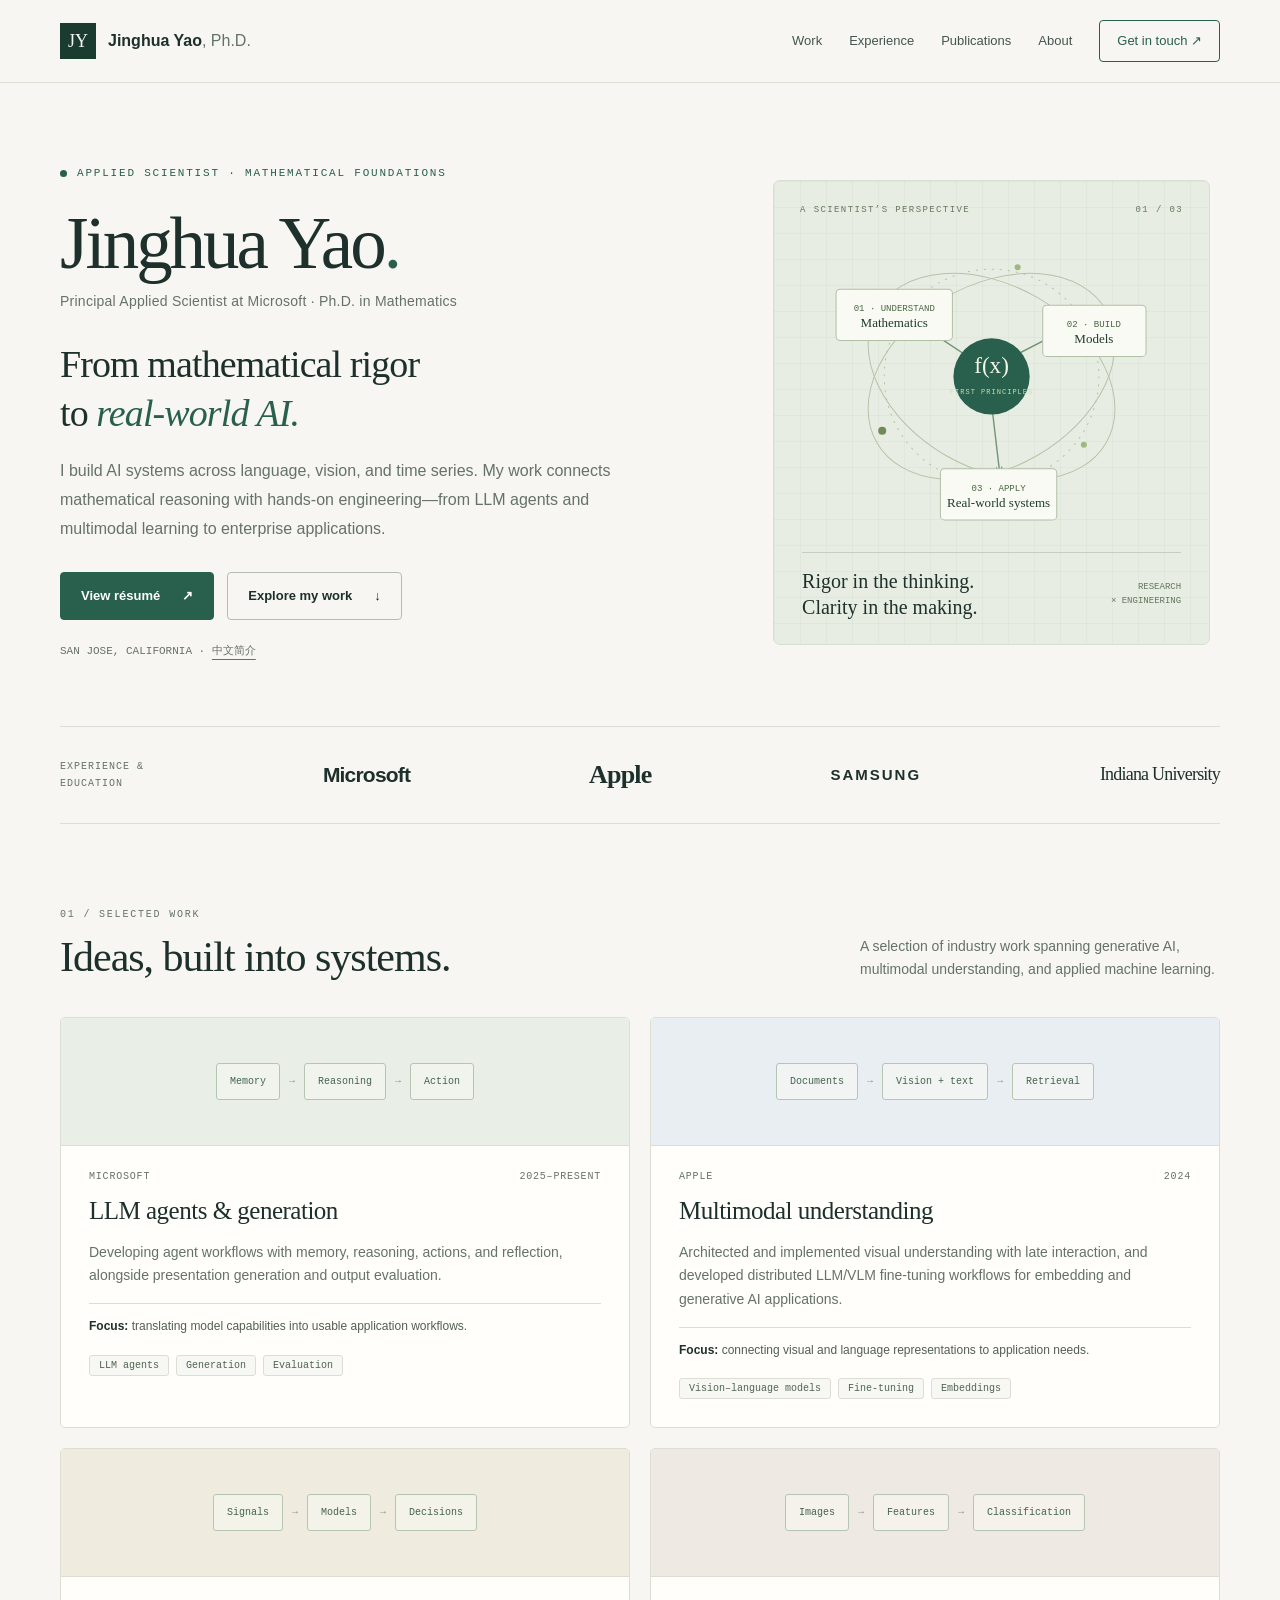
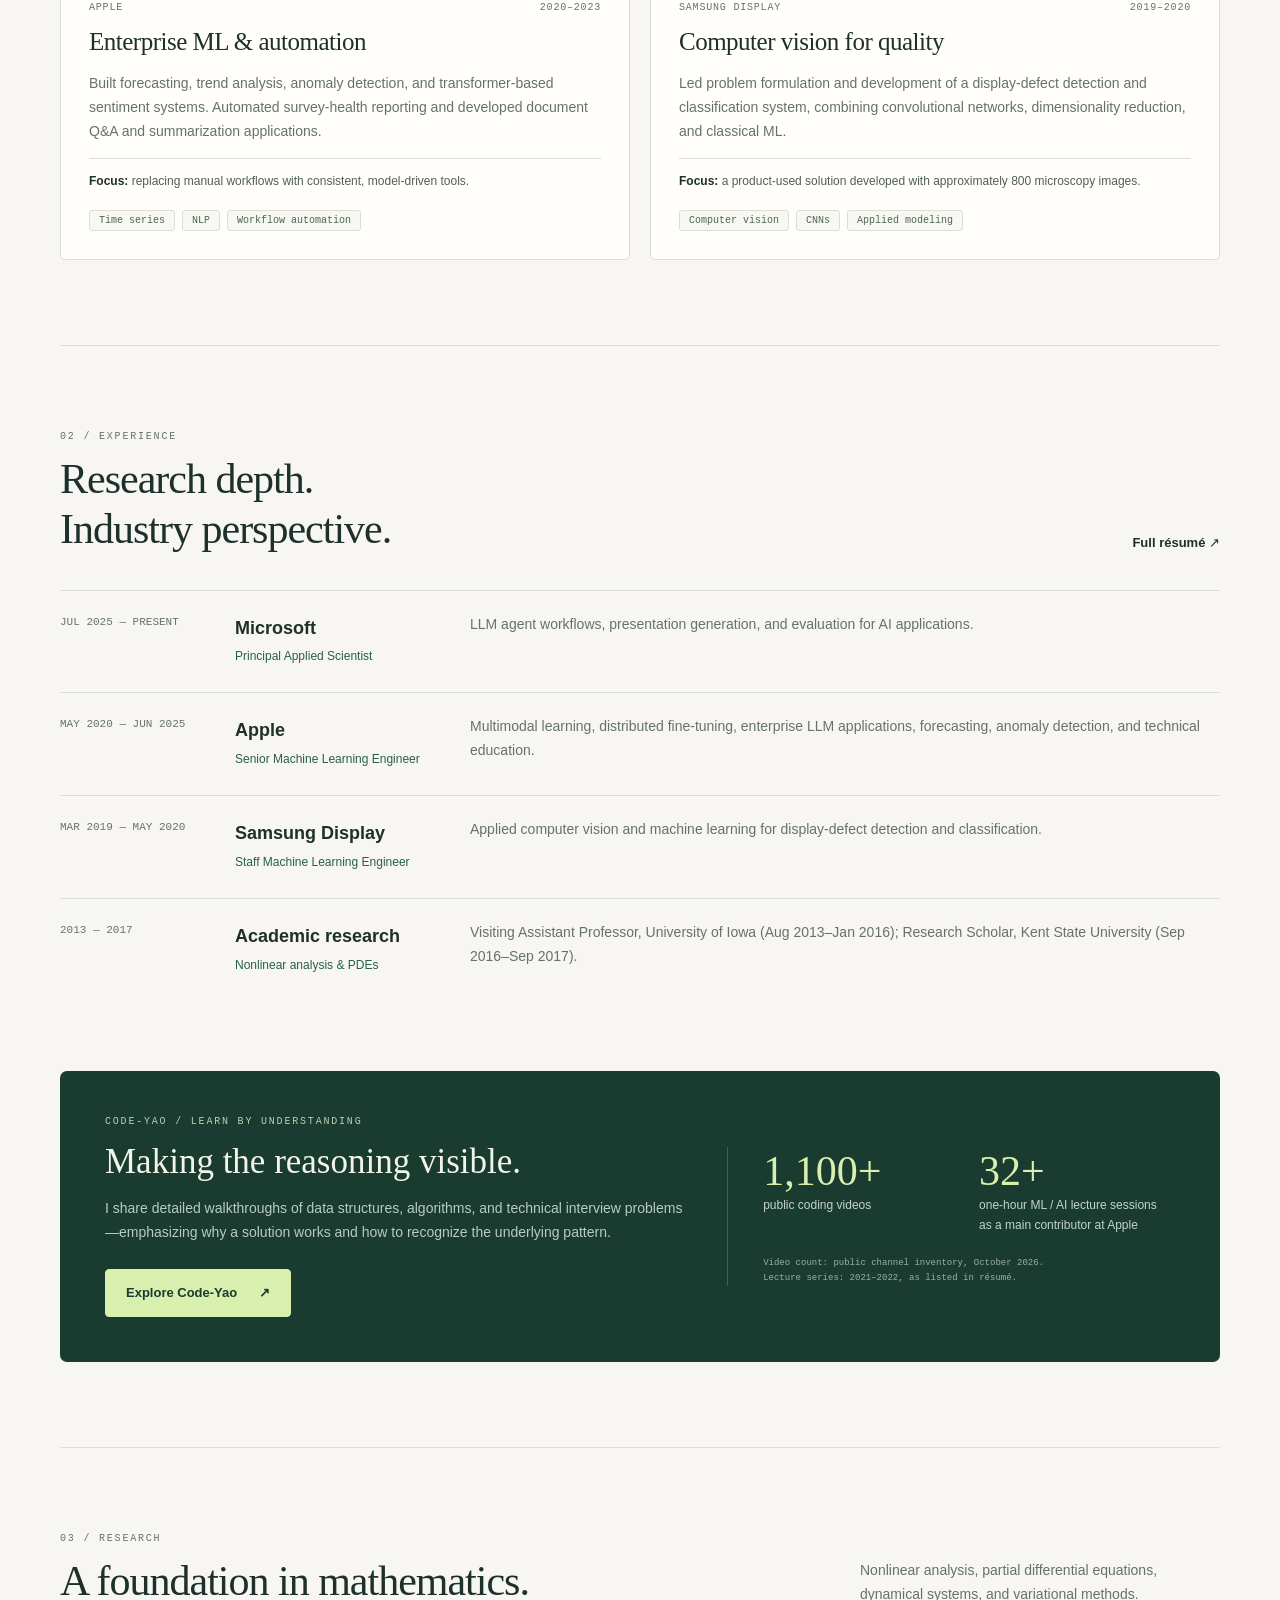
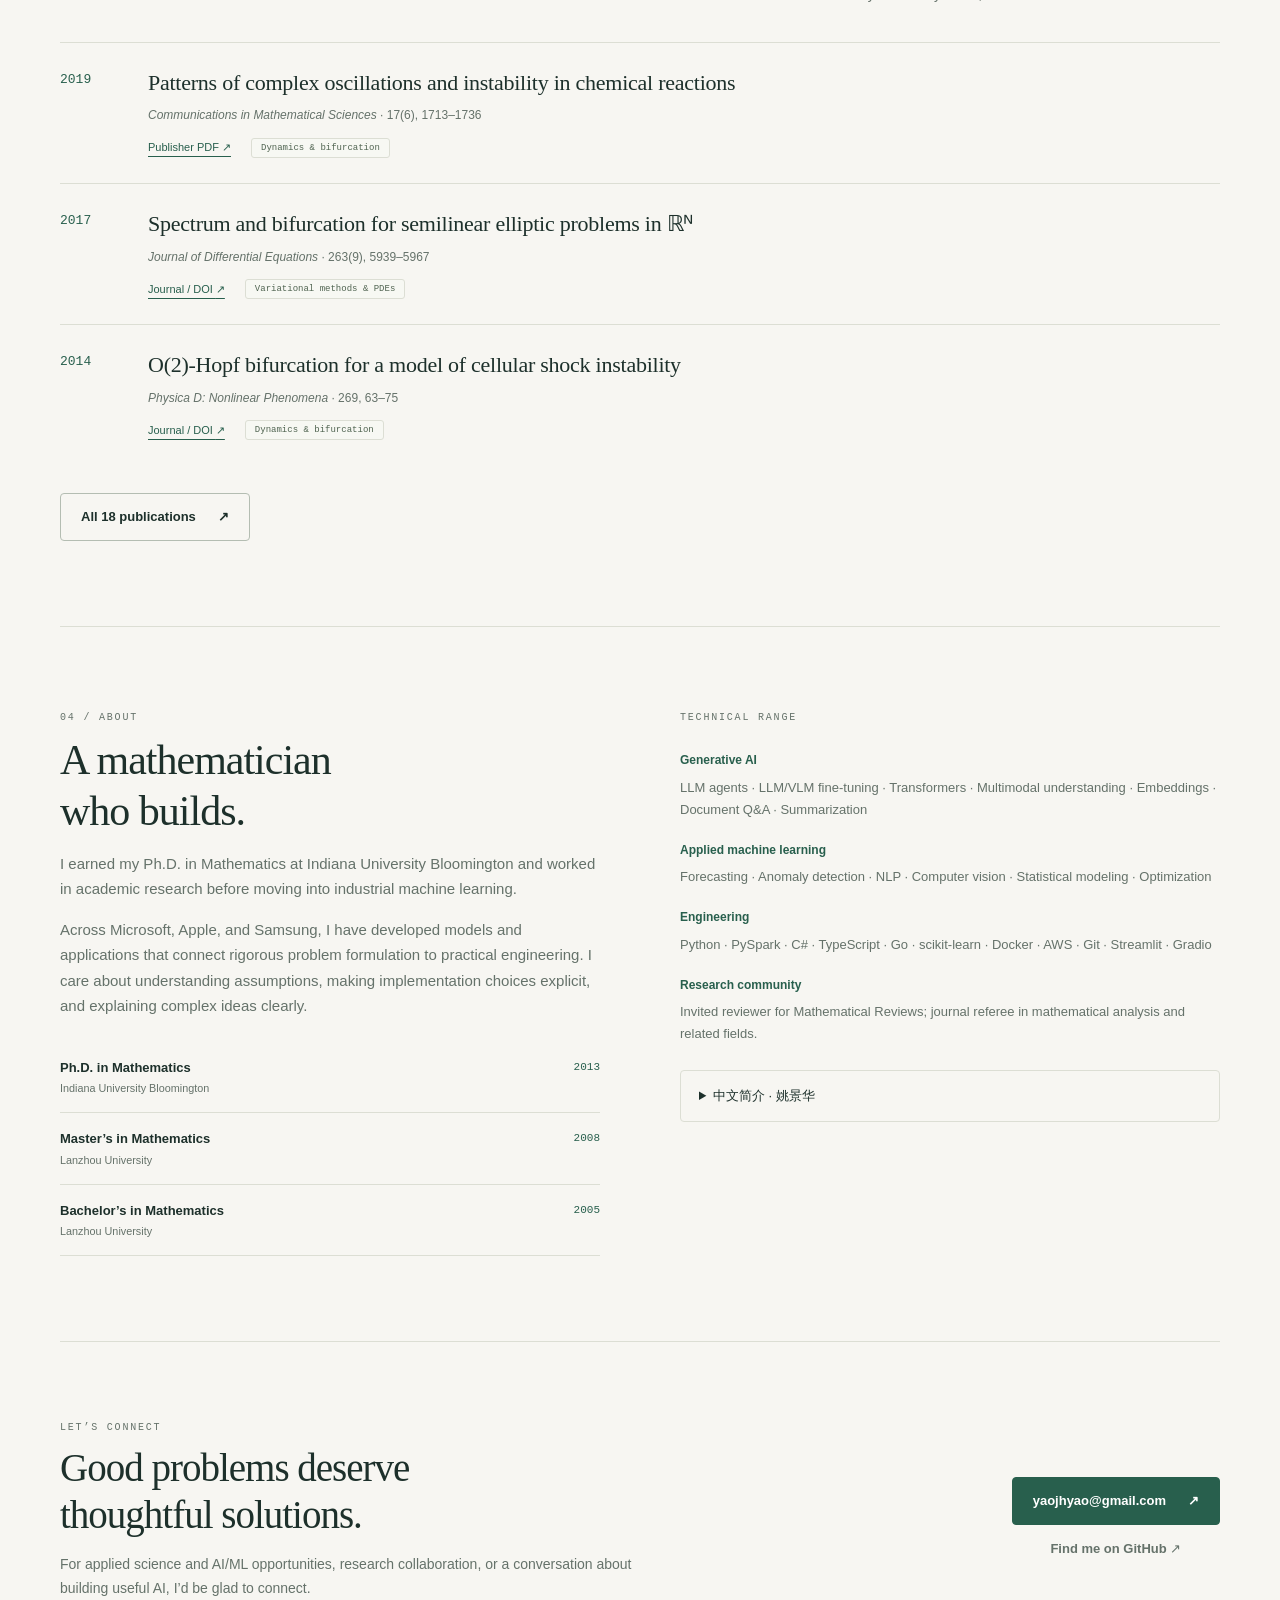
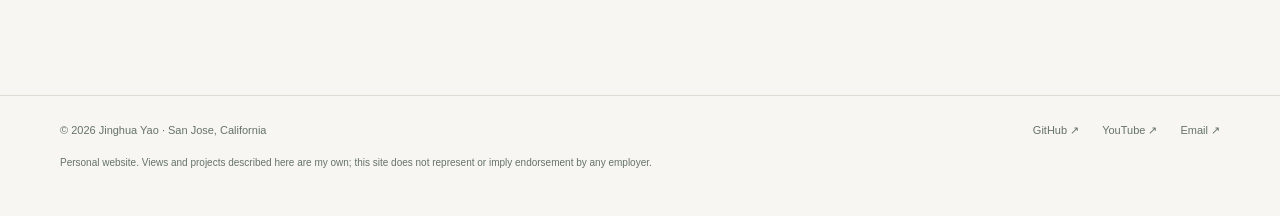
==== index.html @ d58c453f "Remove final Code-Yao paragraph from Chinese introduction" ====
<!doctype html>
<html lang="en"><head><meta charset="utf-8"><meta name="viewport" content="width=device-width,initial-scale=1"><meta name="theme-color" content="#193b30"><meta name="description" content="Principal Applied Scientist with experience at Microsoft, Apple, and Samsung. LLM agents, multimodal learning, applied ML, and mathematical research."><meta name="author" content="Jinghua Yao"><title>Jinghua Yao, Ph.D. — Applied Science &amp; AI</title><link rel="icon" type="image/svg+xml" href="assets/favicon.svg"><link rel="stylesheet" href="assets/styles.css"><meta property="og:type" content="website"><meta property="og:title" content="Jinghua Yao, Ph.D. — Applied Science &amp; AI"><meta property="og:description" content="Principal Applied Scientist with experience at Microsoft, Apple, and Samsung. LLM agents, multimodal learning, applied ML, and mathematical research."><meta property="og:site_name" content="Jinghua Yao"><meta name="twitter:card" content="summary"><script defer src="assets/main.js"></script></head><body><a class="skip" href="#main">Skip to content</a><header><div class="wrap nav"><a class="brand" href="index.html" aria-label="Jinghua Yao, home"><span class="monogram" aria-hidden="true">JY</span><span>Jinghua Yao<span style="font-weight:400;color:var(--muted)">, Ph.D.</span></span></a><button class="menu-toggle" aria-expanded="false" aria-controls="site-nav">Menu</button><nav class="nav-links" id="site-nav" aria-label="Main navigation"><a href="index.html#work">Work</a><a href="index.html#experience">Experience</a><a href="publications.html">Publications</a><a href="index.html#about">About</a><a href="index.html#contact" class="nav-contact">Get in touch <span aria-hidden="true">↗</span></a></nav></div></header><main id="main"><div class="wrap"><section class="hero" aria-labelledby="name"><div><div class="eyebrow">Applied scientist · Mathematical foundations</div><h1 class="name" id="name">Jinghua Yao<span style="color:var(--green)">.</span></h1><div class="credentials">Principal Applied Scientist at Microsoft · Ph.D. in Mathematics</div><h2>From mathematical rigor<br>to <em>real-world AI.</em></h2><p class="hero-copy">I build AI systems across language, vision, and time series. My work connects mathematical reasoning with hands-on engineering—from LLM agents and multimodal learning to enterprise applications.</p><div class="actions"><a class="button" href="assets/Jinghua_Yao_Resume_Public.pdf" target="_blank" rel="noopener">View résumé <span aria-hidden="true">↗</span></a><a class="button secondary" href="#work">Explore my work <span aria-hidden="true">↓</span></a></div><div class="location">SAN JOSE, CALIFORNIA · <a href="#about-zh" lang="zh-CN">中文简介</a></div></div><div class="hero-art" role="img" aria-label="Mathematical foundations connecting to model development and applied AI systems"><div class="art-top"><span>A SCIENTIST’S PERSPECTIVE</span><span>01 / 03</span></div><svg viewBox="0 0 400 360" aria-hidden="true"><defs><marker id="arrow" viewBox="0 0 10 10" refX="8" refY="5" markerWidth="5" markerHeight="5" orient="auto-start-reverse"><path d="M0 0L10 5L0 10" fill="none" stroke="#648567" stroke-width="1.5"/></marker></defs><g fill="none" stroke="#b5c3a8" stroke-width="1"><ellipse cx="200" cy="158" rx="132" ry="91" transform="rotate(-30 200 158)"/><ellipse cx="200" cy="158" rx="132" ry="91" transform="rotate(30 200 158)"/><circle cx="200" cy="158" r="107" stroke-dasharray="2 6"/></g><path d="M134 110L196 151L270 113M196 151L208 253" stroke="#719275" stroke-width="1.4" fill="none" marker-end="url(#arrow)"/><circle cx="200" cy="158" r="38" fill="#285f4d"/><text x="200" y="155" fill="#f3f7e8" font-family="Georgia,serif" font-size="23" text-anchor="middle">f(x)</text><text x="200" y="175" fill="#c9dfb5" font-family="monospace" font-size="7" letter-spacing="1" text-anchor="middle">FIRST PRINCIPLES</text><rect x="45" y="71" width="116" height="51" rx="4" fill="#f8faf3" stroke="#b2c0a8"/><text x="103" y="93" font-family="monospace" font-size="9" fill="#496442" text-anchor="middle">01 · UNDERSTAND</text><text x="103" y="109" font-family="Georgia,serif" font-size="13" fill="#213c2b" text-anchor="middle">Mathematics</text><rect x="251" y="87" width="103" height="51" rx="4" fill="#f8faf3" stroke="#b2c0a8"/><text x="302" y="109" font-family="monospace" font-size="9" fill="#496442" text-anchor="middle">02 · BUILD</text><text x="302" y="125" font-family="Georgia,serif" font-size="13" fill="#213c2b" text-anchor="middle">Models</text><rect x="149" y="250" width="116" height="51" rx="4" fill="#f8faf3" stroke="#b2c0a8"/><text x="207" y="272" font-family="monospace" font-size="9" fill="#496442" text-anchor="middle">03 · APPLY</text><text x="207" y="288" font-family="Georgia,serif" font-size="13" fill="#213c2b" text-anchor="middle">Real-world systems</text><circle cx="91" cy="212" r="4" fill="#708b56"/><circle cx="292" cy="226" r="3" fill="#a0b77d"/><circle cx="226" cy="49" r="3" fill="#a0b77d"/></svg><div class="art-caption"><span>Rigor in the thinking.<br>Clarity in the making.</span><small>RESEARCH<br>× ENGINEERING</small></div></div></section><div class="employers" aria-label="Industry and academic background"><span class="label">Experience &amp;<br>education</span><span class="company">Microsoft</span><span class="company apple">Apple</span><span class="company samsung">SAMSUNG</span><span class="company iu">Indiana University</span></div>
<section class="section" id="work" aria-labelledby="work-title"><div class="section-heading"><div><div class="kicker">01 / Selected work</div><h2 id="work-title">Ideas, built into systems.</h2></div><p>A selection of industry work spanning generative AI, multimodal understanding, and applied machine learning.</p></div><div class="work-grid">
<article class="work-card"><div class="work-visual " aria-hidden="true"><div class="mini-pipeline"><span>Memory</span><i>→</i><span>Reasoning</span><i>→</i><span>Action</span></div></div><div class="work-content"><div class="card-top"><span>Microsoft</span><span>2025–present</span></div><h3>LLM agents &amp; generation</h3><p>Developing agent workflows with memory, reasoning, actions, and reflection, alongside presentation generation and output evaluation.</p><div class="work-detail"><b>Focus:</b> translating model capabilities into usable application workflows.</div><div class="tags"><span class="tag">LLM agents</span><span class="tag">Generation</span><span class="tag">Evaluation</span></div></div></article>
<article class="work-card"><div class="work-visual blue" aria-hidden="true"><div class="mini-pipeline"><span>Documents</span><i>→</i><span>Vision + text</span><i>→</i><span>Retrieval</span></div></div><div class="work-content"><div class="card-top"><span>Apple</span><span>2024</span></div><h3>Multimodal understanding</h3><p>Architected and implemented visual understanding with late interaction, and developed distributed LLM/VLM fine-tuning workflows for embedding and generative AI applications.</p><div class="work-detail"><b>Focus:</b> connecting visual and language representations to application needs.</div><div class="tags"><span class="tag">Vision–language models</span><span class="tag">Fine-tuning</span><span class="tag">Embeddings</span></div></div></article>
<article class="work-card"><div class="work-visual sand" aria-hidden="true"><div class="mini-pipeline"><span>Signals</span><i>→</i><span>Models</span><i>→</i><span>Decisions</span></div></div><div class="work-content"><div class="card-top"><span>Apple</span><span>2020–2023</span></div><h3>Enterprise ML &amp; automation</h3><p>Built forecasting, trend analysis, anomaly detection, and transformer-based sentiment systems. Automated survey-health reporting and developed document Q&amp;A and summarization applications.</p><div class="work-detail"><b>Focus:</b> replacing manual workflows with consistent, model-driven tools.</div><div class="tags"><span class="tag">Time series</span><span class="tag">NLP</span><span class="tag">Workflow automation</span></div></div></article>
<article class="work-card"><div class="work-visual rose" aria-hidden="true"><div class="mini-pipeline"><span>Images</span><i>→</i><span>Features</span><i>→</i><span>Classification</span></div></div><div class="work-content"><div class="card-top"><span>Samsung Display</span><span>2019–2020</span></div><h3>Computer vision for quality</h3><p>Led problem formulation and development of a display-defect detection and classification system, combining convolutional networks, dimensionality reduction, and classical ML.</p><div class="work-detail"><b>Focus:</b> a product-used solution developed with approximately 800 microscopy images.</div><div class="tags"><span class="tag">Computer vision</span><span class="tag">CNNs</span><span class="tag">Applied modeling</span></div></div></article></div></section>
<section class="section" id="experience" aria-labelledby="experience-title"><div class="section-heading"><div><div class="kicker">02 / Experience</div><h2 id="experience-title">Research depth.<br>Industry perspective.</h2></div><a class="text-link" href="assets/Jinghua_Yao_Resume_Public.pdf">Full résumé <span aria-hidden="true">↗</span></a></div><div class="timeline"><div class="timeline-date">JUL 2025 — PRESENT</div><div class="timeline-body"><div><h3>Microsoft</h3><p class="role">Principal Applied Scientist</p></div><p>LLM agent workflows, presentation generation, and evaluation for AI applications.</p></div><div class="timeline-date">MAY 2020 — JUN 2025</div><div class="timeline-body"><div><h3>Apple</h3><p class="role">Senior Machine Learning Engineer</p></div><p>Multimodal learning, distributed fine-tuning, enterprise LLM applications, forecasting, anomaly detection, and technical education.</p></div><div class="timeline-date">MAR 2019 — MAY 2020</div><div class="timeline-body"><div><h3>Samsung Display</h3><p class="role">Staff Machine Learning Engineer</p></div><p>Applied computer vision and machine learning for display-defect detection and classification.</p></div><div class="timeline-date">2013 — 2017</div><div class="timeline-body"><div><h3>Academic research</h3><p class="role">Nonlinear analysis &amp; PDEs</p></div><p>Visiting Assistant Professor, University of Iowa (Aug 2013–Jan 2016); Research Scholar, Kent State University (Sep 2016–Sep 2017).</p></div></div>
<aside class="teaching" aria-labelledby="teaching-title"><div><div class="kicker">Code-Yao / Learn by understanding</div><h2 id="teaching-title">Making the reasoning visible.</h2><p>I share detailed walkthroughs of data structures, algorithms, and technical interview problems—emphasizing why a solution works and how to recognize the underlying pattern.</p><a class="button" href="https://www.youtube.com/@codeyao9796">Explore Code-Yao <span aria-hidden="true">↗</span></a></div><div class="teaching-stats"><div><b>1,100+</b><span>public coding videos</span></div><div><b>32+</b><span>one-hour ML / AI lecture sessions<br>as a main contributor at Apple</span></div><small>Video count: public channel inventory, October 2026.<br>Lecture series: 2021–2022, as listed in résumé.</small></div></aside></section>
<section class="section" id="research" aria-labelledby="research-title"><div class="section-heading"><div><div class="kicker">03 / Research</div><h2 id="research-title">A foundation in mathematics.</h2></div><p>Nonlinear analysis, partial differential equations, dynamical systems, and variational methods.</p></div><div class="publication-list"><article class="pub" id="chemical-reactions" data-year="2019" data-category="Dynamics &amp; bifurcation"><div class="pub-year">2019</div><div><h3><a href="https://intlpress.com/site/pub/files/_fulltext/journals/cms/2019/0017/0006/CMS-2019-0017-0006-a010.pdf" target="_blank" rel="noopener noreferrer">Patterns of complex oscillations and instability in chemical reactions</a></h3><p class="venue"><em>Communications in Mathematical Sciences</em> · 17(6), 1713–1736</p><div class="pub-links"><a href="https://intlpress.com/site/pub/files/_fulltext/journals/cms/2019/0017/0006/CMS-2019-0017-0006-a010.pdf" target="_blank" rel="noopener noreferrer">Publisher PDF <span aria-hidden="true">↗</span></a><span class="tag">Dynamics &amp; bifurcation</span></div></div></article><article class="pub" id="spectrum-bifurcation" data-year="2017" data-category="Variational methods &amp; PDEs"><div class="pub-year">2017</div><div><h3><a href="https://doi.org/10.1016/j.jde.2017.07.004" target="_blank" rel="noopener noreferrer">Spectrum and bifurcation for semilinear elliptic problems in ℝᴺ</a></h3><p class="venue"><em>Journal of Differential Equations</em> · 263(9), 5939–5967</p><div class="pub-links"><a href="https://doi.org/10.1016/j.jde.2017.07.004" target="_blank" rel="noopener noreferrer">Journal / DOI <span aria-hidden="true">↗</span></a><span class="tag">Variational methods &amp; PDEs</span></div></div></article><article class="pub" id="cellular-shock" data-year="2014" data-category="Dynamics &amp; bifurcation"><div class="pub-year">2014</div><div><h3><a href="https://doi.org/10.1016/j.physd.2013.11.005" target="_blank" rel="noopener noreferrer">O(2)-Hopf bifurcation for a model of cellular shock instability</a></h3><p class="venue"><em>Physica D: Nonlinear Phenomena</em> · 269, 63–75</p><div class="pub-links"><a href="https://doi.org/10.1016/j.physd.2013.11.005" target="_blank" rel="noopener noreferrer">Journal / DOI <span aria-hidden="true">↗</span></a><span class="tag">Dynamics &amp; bifurcation</span></div></div></article></div><div class="actions"><a class="button secondary" href="publications.html">All 18 publications <span aria-hidden="true">↗</span></a></div></section>
<section class="section about" id="about" aria-labelledby="about-title"><div><div class="kicker">04 / About</div><h2 id="about-title">A mathematician<br>who builds.</h2><p>I earned my Ph.D. in Mathematics at Indiana University Bloomington and worked in academic research before moving into industrial machine learning.</p><p>Across Microsoft, Apple, and Samsung, I have developed models and applications that connect rigorous problem formulation to practical engineering. I care about understanding assumptions, making implementation choices explicit, and explaining complex ideas clearly.</p><div class="education"><div><span><strong>Ph.D. in Mathematics</strong><small>Indiana University Bloomington</small></span><span class="year">2013</span></div><div><span><strong>Master’s in Mathematics</strong><small>Lanzhou University</small></span><span class="year">2008</span></div><div><span><strong>Bachelor’s in Mathematics</strong><small>Lanzhou University</small></span><span class="year">2005</span></div></div></div><div><div class="kicker">Technical range</div><div class="skills"><h3>Generative AI</h3><p>LLM agents · LLM/VLM fine-tuning · Transformers · Multimodal understanding · Embeddings · Document Q&amp;A · Summarization</p><h3>Applied machine learning</h3><p>Forecasting · Anomaly detection · NLP · Computer vision · Statistical modeling · Optimization</p><h3>Engineering</h3><p>Python · PySpark · C# · TypeScript · Go · scikit-learn · Docker · AWS · Git · Streamlit · Gradio</p><h3>Research community</h3><p>Invited reviewer for Mathematical Reviews; journal referee in mathematical analysis and related fields.</p></div><details class="chinese" id="about-zh" lang="zh-CN"><summary>中文简介 · 姚景华</summary><p>我拥有美国印第安纳大学布卢明顿分校数学博士学位，现任 Microsoft Principal Applied Scientist，曾在 Apple 和 Samsung 从事机器学习研发。</p><p>我的工作涵盖大语言模型智能体、多模态学习、模型微调、自然语言处理、时间序列和计算机视觉。数学研究背景帮助我从问题本质出发，理解模型的假设与边界，并把想法转化为可实现、可评估的系统。</p></details></div></section>
<section class="contact" id="contact" aria-labelledby="contact-title"><div><div class="kicker">Let’s connect</div><h2 id="contact-title">Good problems deserve<br>thoughtful solutions.</h2><p>For applied science and AI/ML opportunities, research collaboration, or a conversation about building useful AI, I’d be glad to connect.</p></div><div class="actions"><a class="button" href="mailto:yaojhyao@gmail.com">yaojhyao@gmail.com <span aria-hidden="true">↗</span></a><a class="text-link" href="https://github.com/jinghuayao">Find me on GitHub ↗</a></div></section></div></main><footer><div class="wrap"><div class="footer-row"><span>© 2026 Jinghua Yao · San Jose, California</span><div class="footer-links"><a href="https://github.com/jinghuayao">GitHub ↗</a><a href="https://www.youtube.com/@codeyao9796">YouTube ↗</a><a href="mailto:yaojhyao@gmail.com">Email ↗</a></div></div><p class="footer-note">Personal website. Views and projects described here are my own; this site does not represent or imply endorsement by any employer.</p></div></footer></body></html>
---- assets/styles.css ----
/* No framework, external font, tracking pixel, or runtime dependency. */
:root{--paper:#f7f6f2;--card:#fffefa;--ink:#1d302b;--muted:#65726a;--green:#285f4d;--deep:#193b30;--line:#dcded4;--lime:#d9efad;--mono:ui-monospace,SFMono-Regular,Consolas,monospace;--sans:Inter,-apple-system,BlinkMacSystemFont,"Segoe UI",Arial,sans-serif;--serif:Georgia,"Times New Roman",serif}
*{box-sizing:border-box}html{scroll-behavior:smooth;scroll-padding-top:100px}body{margin:0;background:var(--paper);color:var(--ink);font:16px/1.7 var(--sans);-webkit-font-smoothing:antialiased}a{color:inherit;text-decoration-thickness:1px;text-underline-offset:5px}button,input,select{font:inherit}button{cursor:pointer}a:focus-visible,button:focus-visible,input:focus-visible,select:focus-visible,summary:focus-visible{outline:3px solid #c79141;outline-offset:5px}[hidden]{display:none!important}.wrap{width:min(1160px,calc(100% - 80px));margin-inline:auto}.skip{position:absolute;top:-100px;left:15px;z-index:30;background:white;padding:10px}.skip:focus{top:10px}header{position:sticky;top:0;z-index:20;border-bottom:1px solid var(--line);background:#f7f6f2f2;backdrop-filter:blur(16px)}.nav{height:82px;display:flex;align-items:center;justify-content:space-between;gap:28px}.brand{display:flex;gap:12px;align-items:center;text-decoration:none;font-weight:650;white-space:nowrap}.monogram{width:36px;height:36px;display:grid;place-items:center;background:var(--deep);color:var(--paper);font:18px var(--serif)}.nav-links{display:flex;gap:27px;align-items:center}.nav-links a{font-size:13px;text-decoration:none;color:#45554d}.nav-links a:hover,.nav-links a[aria-current=page]{color:var(--green);text-decoration:underline}.nav-links .nav-contact{padding:9px 17px;border:1px solid var(--green);color:var(--green);border-radius:4px}.menu-toggle{display:none;background:none;border:1px solid var(--line);padding:8px 12px;border-radius:4px}.eyebrow{font:11px/1.5 var(--mono);text-transform:uppercase;letter-spacing:1.8px;color:var(--green);display:flex;align-items:center;gap:10px}.eyebrow::before{content:"";width:7px;height:7px;background:var(--green);border-radius:50%;flex-shrink:0}.hero{display:grid;grid-template-columns:1.45fr 1fr;gap:65px;align-items:center;padding:82px 0 65px}.name{font:500 clamp(45px,5.7vw,73px)/1.06 var(--serif);letter-spacing:-3px;margin:23px 0 8px}.credentials{font-size:14px;color:var(--muted);letter-spacing:.25px}.hero h2{font:400 clamp(27px,3vw,38px)/1.3 var(--serif);letter-spacing:-.9px;margin:26px 0 19px}.hero h2 em{color:var(--green);font-weight:400}.hero-copy{max-width:555px;color:var(--muted);font-size:16px;line-height:1.8}.actions{display:flex;gap:13px;align-items:center;flex-wrap:wrap;margin-top:28px}.button{display:inline-flex;gap:22px;align-items:center;justify-content:center;padding:12px 20px;border:1px solid var(--green);border-radius:4px;text-decoration:none;font-size:13px;font-weight:600;background:var(--green);color:white;transition:background .2s,transform .2s}.button:hover{background:var(--deep);transform:translateY(-2px)}.button.secondary{background:transparent;color:var(--ink);border-color:#b4bdb2}.button.secondary:hover{background:#e9ede3}.text-link{font-size:13px;font-weight:550;text-decoration:none}.text-link:hover{text-decoration:underline}.location{margin-top:22px;font-size:11px;font-family:var(--mono);color:var(--muted)}.hero-art{position:relative;background:#e8ede3;border:1px solid #d8dfd1;border-radius:7px;overflow:hidden;aspect-ratio:0.94;max-height:465px}.hero-art::before{content:"";position:absolute;inset:0;background-image:linear-gradient(#b3bfaf25 1px,transparent 1px),linear-gradient(90deg,#b3bfaf25 1px,transparent 1px);background-size:26px 26px}.art-top{position:absolute;top:24px;left:26px;right:26px;display:flex;justify-content:space-between;font:9px var(--mono);letter-spacing:1.4px;color:#65775e}.hero-art svg{position:absolute;width:100%;height:78%;top:8%;left:0}.art-caption{position:absolute;bottom:24px;left:28px;right:28px;border-top:1px solid #c6cfbd;padding-top:15px;display:flex;justify-content:space-between;align-items:center}.art-caption span{font:20px/1.3 var(--serif)}.art-caption small{font:9px/1.6 var(--mono);color:#62765c;text-align:right}.employers{border-top:1px solid var(--line);border-bottom:1px solid var(--line);display:flex;align-items:center;justify-content:space-between;gap:30px;padding:26px 0}.employers .label{font:10px/1.7 var(--mono);color:var(--muted);letter-spacing:1px;max-width:150px;text-transform:uppercase}.company{font-size:21px;letter-spacing:-.8px;font-weight:600}.company.apple{font-family:var(--serif);font-size:26px}.company.samsung{font-size:15px;letter-spacing:2px}.company.iu{font-family:var(--serif);font-size:18px;font-weight:400}.section{padding:85px 0;border-bottom:1px solid var(--line)}.section-heading{display:flex;align-items:flex-end;justify-content:space-between;gap:35px;margin-bottom:35px}.section-heading h2,.about h2,.contact h2{font:400 clamp(30px,3.4vw,42px)/1.2 var(--serif);letter-spacing:-1px;margin:12px 0 0}.section-heading p{max-width:360px;color:var(--muted);font-size:14px;margin:0}.kicker{font:10px var(--mono);letter-spacing:1.8px;color:var(--muted);text-transform:uppercase}.work-grid{display:grid;grid-template-columns:1fr 1fr;gap:20px}.work-card{background:var(--card);border:1px solid var(--line);border-radius:5px;overflow:hidden}.work-visual{height:128px;background:#e9eee7;position:relative;display:flex;align-items:center;justify-content:center;border-bottom:1px solid var(--line)}.work-visual.blue{background:#e9eef2}.work-visual.sand{background:#f0ebdf}.work-visual.rose{background:#efe9e4}.mini-pipeline{display:flex;align-items:center;gap:9px;font:10px var(--mono);color:#45634f}.mini-pipeline span{border:1px solid #b6c5b2;border-radius:3px;background:#fafcf480;padding:12px 13px}.mini-pipeline i{font-style:normal;color:#82907e}.work-content{padding:25px 28px 28px}.card-top{display:flex;justify-content:space-between;gap:15px;font:10px var(--mono);text-transform:uppercase;letter-spacing:.8px;color:var(--muted)}.work-content h3{font:400 25px/1.3 var(--serif);letter-spacing:-.5px;margin:13px 0 13px}.work-content p{font-size:14px;color:var(--muted);margin:0 0 15px}.work-detail{border-top:1px solid var(--line);padding-top:12px;font-size:12px;color:#516052}.work-detail b{font-weight:600;color:var(--ink)}.tags{display:flex;flex-wrap:wrap;gap:7px;margin-top:18px}.tag{font:10px var(--mono);padding:4px 9px;border:1px solid var(--line);border-radius:3px;color:#506451;background:#f7f8f3}.timeline{display:grid;grid-template-columns:175px 1fr}.timeline-date{padding:25px 0;font:11px var(--mono);color:var(--muted);border-top:1px solid var(--line)}.timeline-body{border-top:1px solid var(--line);padding:22px 0 26px;display:grid;grid-template-columns:210px 1fr;gap:25px}.timeline-body h3{font-size:18px;margin:0}.timeline-body .role{font-size:12px;color:var(--green);margin:3px 0 0}.timeline-body p{font-size:14px;margin:0;color:var(--muted)}.teaching{background:var(--deep);color:#f3f4e9;border-radius:7px;padding:45px;display:grid;grid-template-columns:1.3fr 1fr;gap:40px;align-items:center;margin-top:70px}.teaching .kicker{color:#bdceae}.teaching h2{font:35px/1.2 var(--serif);margin:14px 0}.teaching p{color:#bacbc1;font-size:14px;margin:12px 0 24px}.teaching .button{background:var(--lime);color:var(--deep);border-color:var(--lime)}.teaching-stats{display:grid;grid-template-columns:1fr 1fr;gap:20px;border-left:1px solid #416152;padding-left:35px}.teaching-stats b{font:42px var(--serif);color:var(--lime);display:block}.teaching-stats span{font-size:12px;color:#c5d4c8;display:block}.teaching-stats small{grid-column:1/-1;color:#9eafa4;font:9px/1.7 var(--mono)}.publication-list{display:grid;gap:0}.pub{display:grid;grid-template-columns:65px 1fr;gap:23px;padding:25px 0;border-top:1px solid var(--line)}.pub-year{font:13px var(--mono);padding-top:4px;color:var(--green)}.pub h3{font:400 22px/1.4 var(--serif);margin:0 0 7px;letter-spacing:-.25px}.pub h3 a{text-decoration:none}.pub h3 a:hover{text-decoration:underline}.pub .authors{font-size:12px;color:var(--muted);margin:0 0 5px}.pub .authors strong{color:var(--ink);font-weight:600}.pub .venue{font-size:12px;color:var(--muted);margin:0}.pub-links{display:flex;flex-wrap:wrap;gap:20px;align-items:center;margin-top:12px}.pub-links a{font-size:11px;color:var(--green)}.pub-links .tag{font-size:9px}.pub-note{font-size:11px;color:var(--muted);margin-top:9px}.about{display:grid;grid-template-columns:1fr 1fr;gap:80px}.about p{font-size:15px;color:var(--muted)}.education{margin-top:23px}.education div{padding:15px 0;border-bottom:1px solid var(--line);display:flex;justify-content:space-between;gap:20px;font-size:13px}.education small{display:block;color:var(--muted)}.education .year{font:11px var(--mono);color:var(--green);padding-top:4px}.skills{margin-top:27px}.skills h3{font-size:12px;color:var(--green);margin:19px 0 6px}.skills p{font-size:13px;margin:0}.chinese{margin-top:25px;border:1px solid var(--line);padding:14px 18px;border-radius:4px}.chinese summary{font-size:13px;cursor:pointer}.chinese p{font-size:14px;line-height:1.95}.contact{padding:80px 0;display:flex;align-items:center;justify-content:space-between;gap:45px}.contact h2{font-size:39px}.contact p{color:var(--muted);font-size:14px;max-width:580px}.contact .actions{flex-shrink:0;margin-top:0;flex-direction:column;align-items:stretch}.contact .text-link{text-align:center;color:var(--muted)}footer{border-top:1px solid var(--line);padding:25px 0 35px;font-size:11px;color:var(--muted)}.footer-row{display:flex;justify-content:space-between;gap:20px;align-items:center}.footer-links{display:flex;gap:23px}.footer-links a{text-decoration:none}.footer-note{font-size:10px;margin-top:15px;max-width:800px}.research-hero{padding:70px 0 35px;max-width:820px}.research-hero h1{font:55px/1.1 var(--serif);letter-spacing:-2px;margin:18px 0}.research-hero p{color:var(--muted);font-size:15px}.pub-tools{display:flex;gap:12px;flex-wrap:wrap;align-items:center;padding:20px 0 27px}.pub-tools input,.pub-tools select{border:1px solid #b9c3b7;background:var(--card);color:var(--ink);border-radius:4px;padding:11px 13px;font-size:13px;max-width:100%}.pub-tools input{flex:1;min-width:220px}.pub-count{font:11px var(--mono);color:var(--muted);margin-bottom:22px}.research-list{padding-bottom:60px}.empty{padding:35px;border:1px dashed var(--line);color:var(--muted)}.js-only{display:none}.js .js-only{display:flex}.js .js-only-block{display:block}.js-only-block{display:none}
@media(min-width:1400px){.hero{padding-top:95px;padding-bottom:85px}}
@media(max-width:1000px){.wrap{width:calc(100% - 48px)}.hero{gap:35px;padding-top:60px}.nav-links{gap:16px}.hero-art{max-height:415px}.timeline{grid-template-columns:150px 1fr}.timeline-body{grid-template-columns:180px 1fr}.about{gap:40px}.teaching{padding:32px}.contact{gap:20px}}
@media(max-width:760px){html{scroll-padding-top:86px}.nav{height:auto;min-height:72px;flex-wrap:wrap;padding-block:15px;gap:14px}.brand{font-size:14px}.js .menu-toggle{display:block}.nav-links{width:100%;flex-wrap:wrap;gap:15px;padding-bottom:6px}.js .nav-links{display:none}.js .nav-links.open{display:flex}.nav-links .nav-contact{padding:5px 12px}.hero{grid-template-columns:1fr;padding:48px 0 38px;gap:34px}.name{font-size:58px;letter-spacing:-2px}.hero h2{font-size:34px}.hero-art{aspect-ratio:1.3;max-height:330px}.hero-art svg{width:75%;left:12.5%;height:85%;top:0}.art-top{top:18px}.art-caption{bottom:18px;padding-top:10px}.art-caption span{font-size:17px}.employers{gap:22px;flex-wrap:wrap;justify-content:flex-start}.employers .label{max-width:none;width:100%}.company{font-size:18px}.company.iu{font-size:16px}.section{padding:52px 0}.section-heading{display:block;margin-bottom:26px}.section-heading p{margin-top:18px;max-width:none}.section-heading>.text-link{display:inline-block;margin-top:15px}.work-grid{grid-template-columns:1fr}.work-content{padding:22px}.timeline{grid-template-columns:1fr}.timeline-date{padding:20px 0 6px}.timeline-body{border-top:0;padding-top:0;grid-template-columns:1fr;gap:12px}.teaching{grid-template-columns:1fr;gap:20px;margin-top:45px;padding:28px}.teaching-stats{border-left:0;border-top:1px solid #416152;padding:20px 0 0}.about{grid-template-columns:1fr;gap:32px}.contact{display:block;padding:50px 0}.contact .actions{align-items:flex-start;margin-top:25px}.contact h2{font-size:34px}.pub{grid-template-columns:43px 1fr;gap:12px}.pub h3{font-size:20px}.footer-row{align-items:flex-start;flex-direction:column}.research-hero{padding-top:45px}.research-hero h1{font-size:43px}}
@media(max-width:380px){.wrap{width:calc(100% - 32px)}.name{font-size:49px}.hero h2{font-size:30px}.mini-pipeline{gap:5px;font-size:9px}.mini-pipeline span{padding:10px}.pub-tools input{min-width:0;width:100%}}
@media(prefers-reduced-motion:reduce){html{scroll-behavior:auto}*,*::before,*::after{transition:none!important;animation:none!important}}
@media print{header,.hero-art,.work-visual,.pub-tools,.contact .actions,.menu-toggle{display:none!important}.wrap{width:100%}body{background:white;font-size:12px}.section,.hero,.contact{padding:20px 0}.hero{display:block}.section-heading h2,.about h2{font-size:28px}.work-card,.pub,.timeline-body{break-inside:avoid}.teaching{background:white;color:var(--ink);border:1px solid var(--line)}.teaching p,.teaching-stats span,.teaching-stats b,.teaching .kicker{color:var(--ink)}.pub[hidden]{display:grid!important}.research-hero h1{font-size:36px}footer{font-size:9px}}
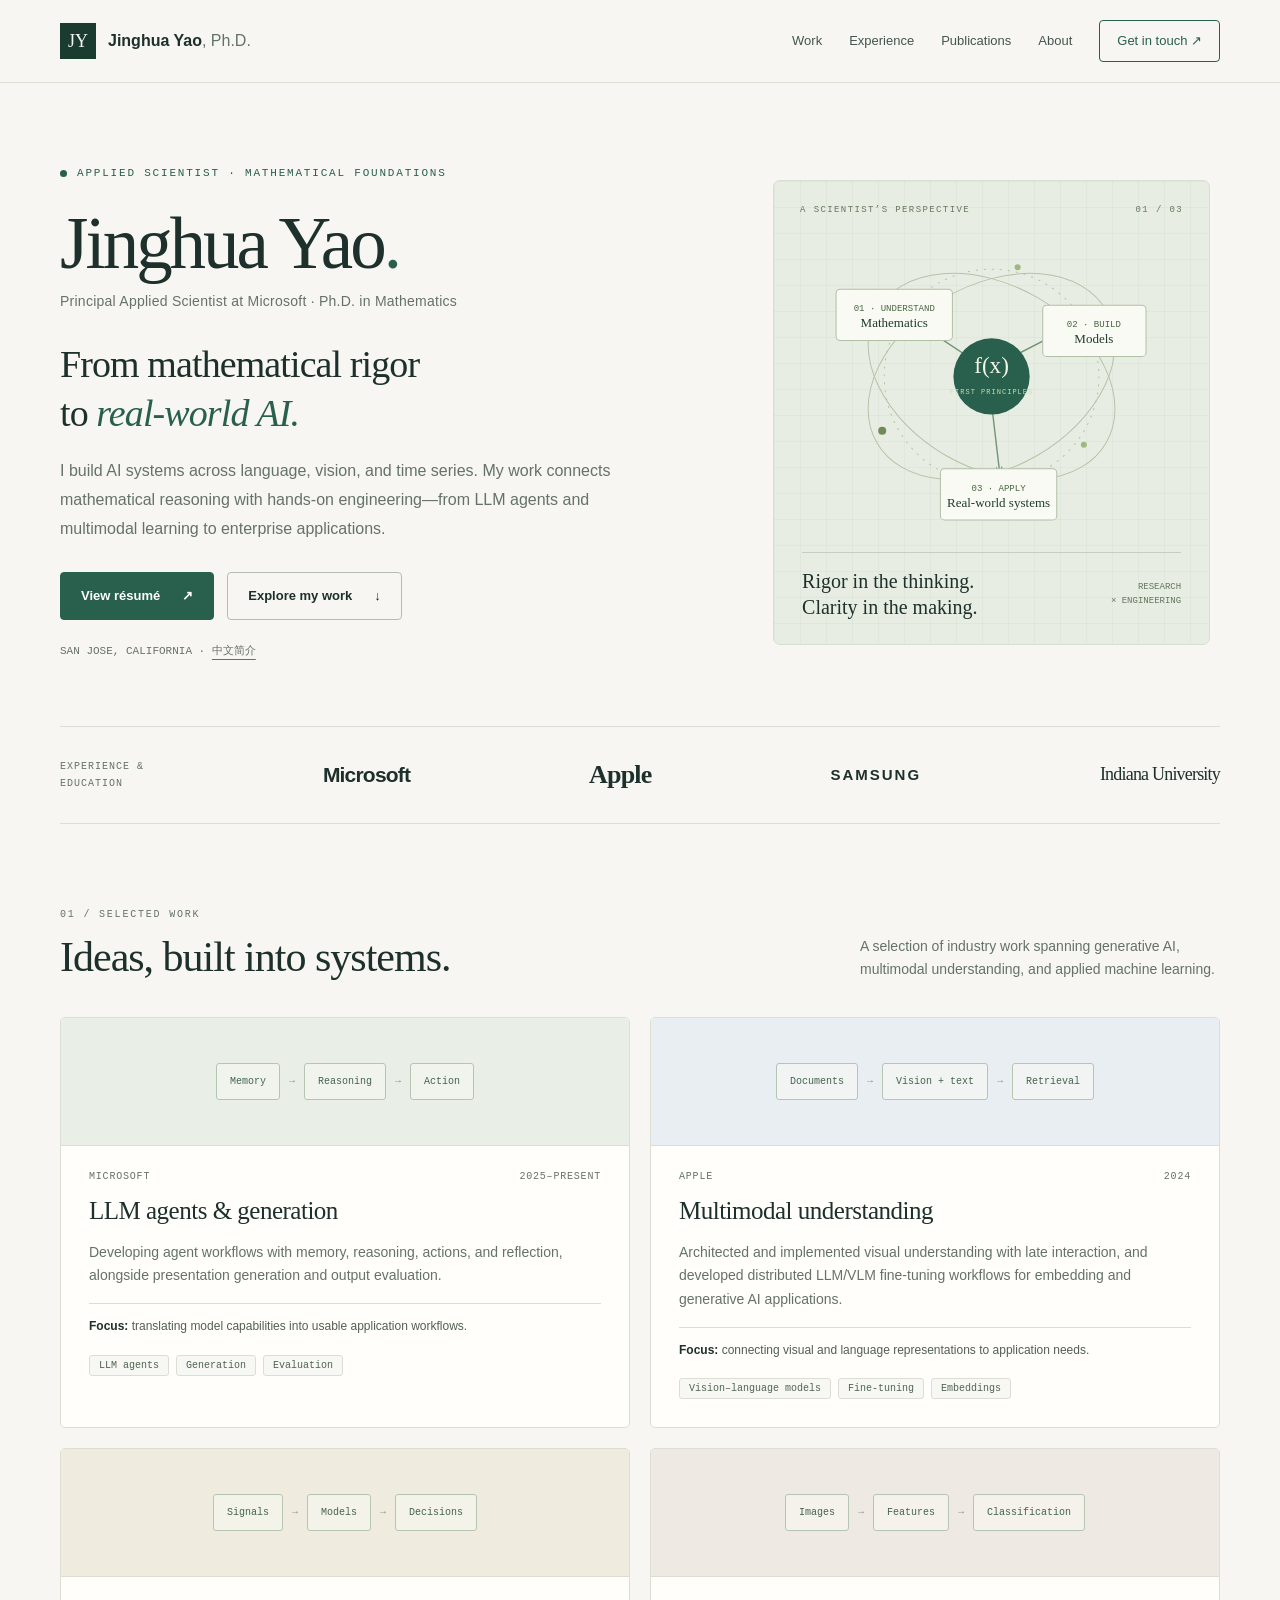
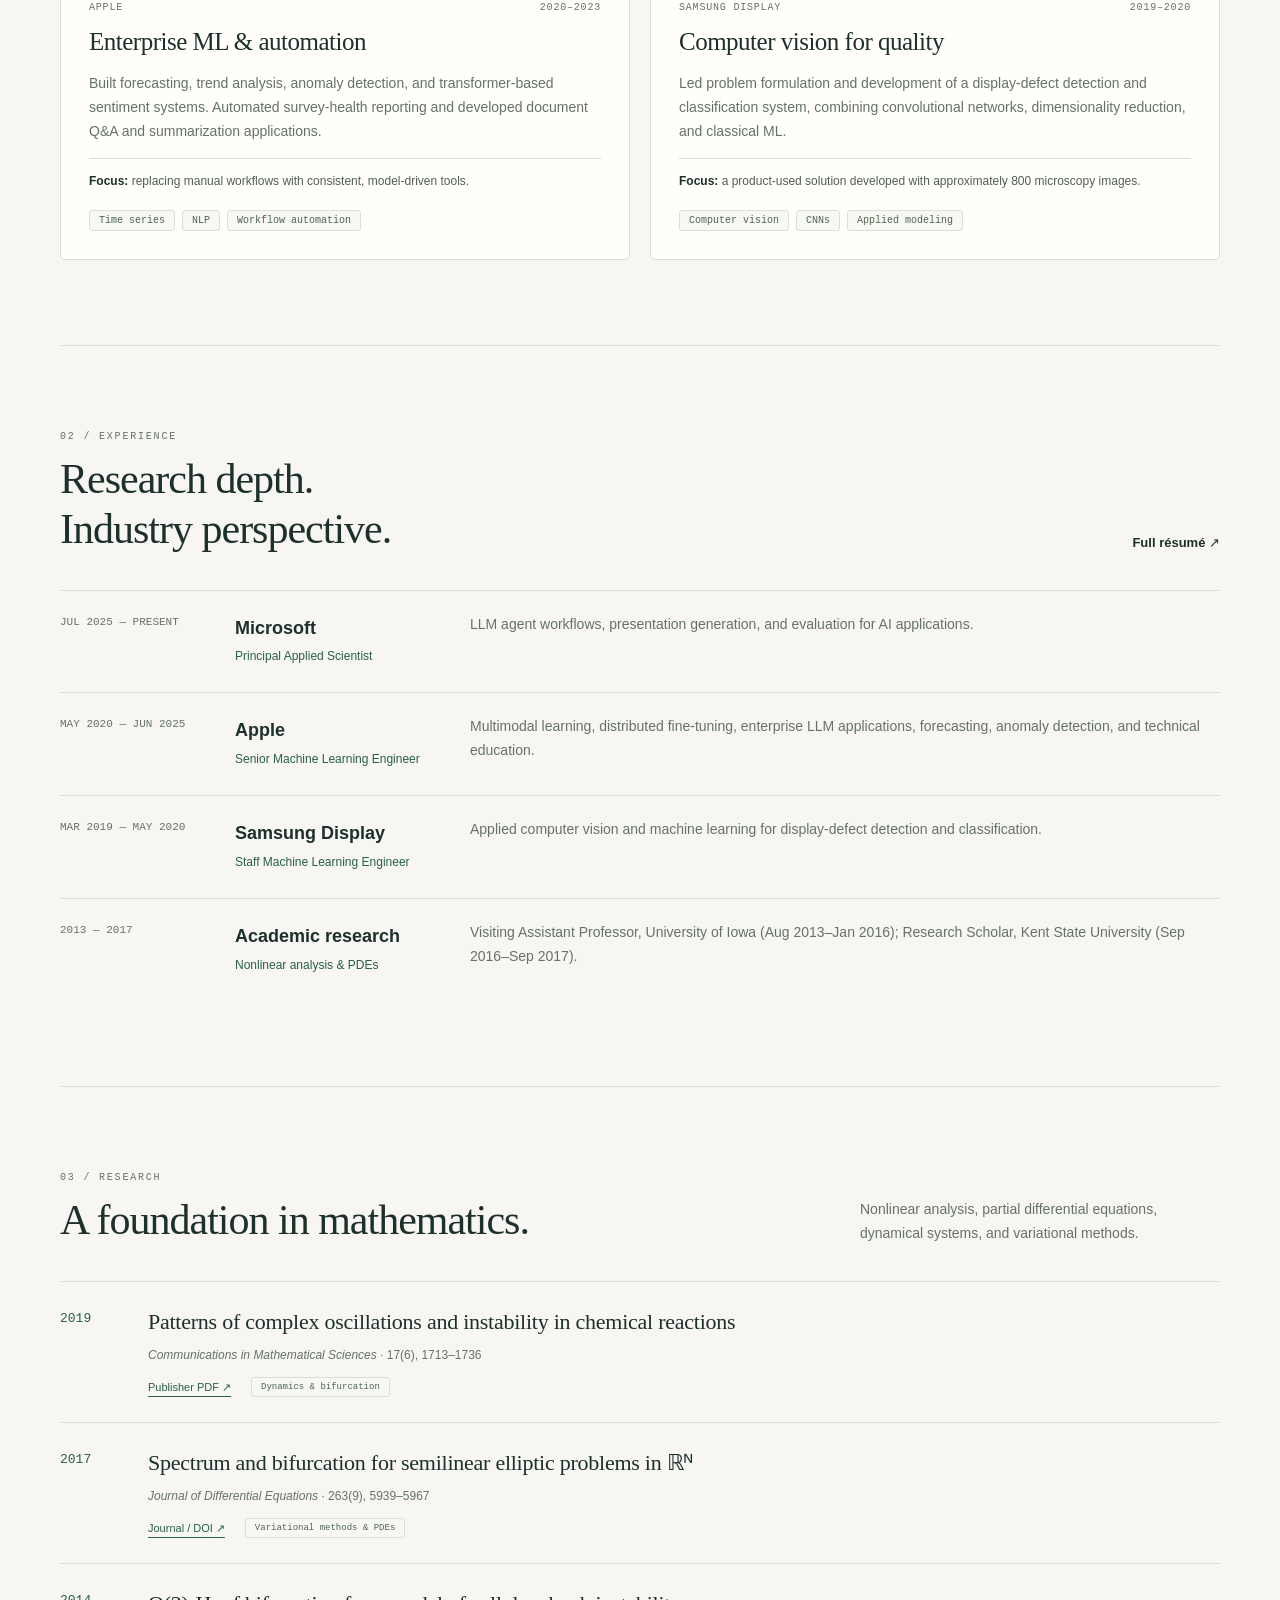
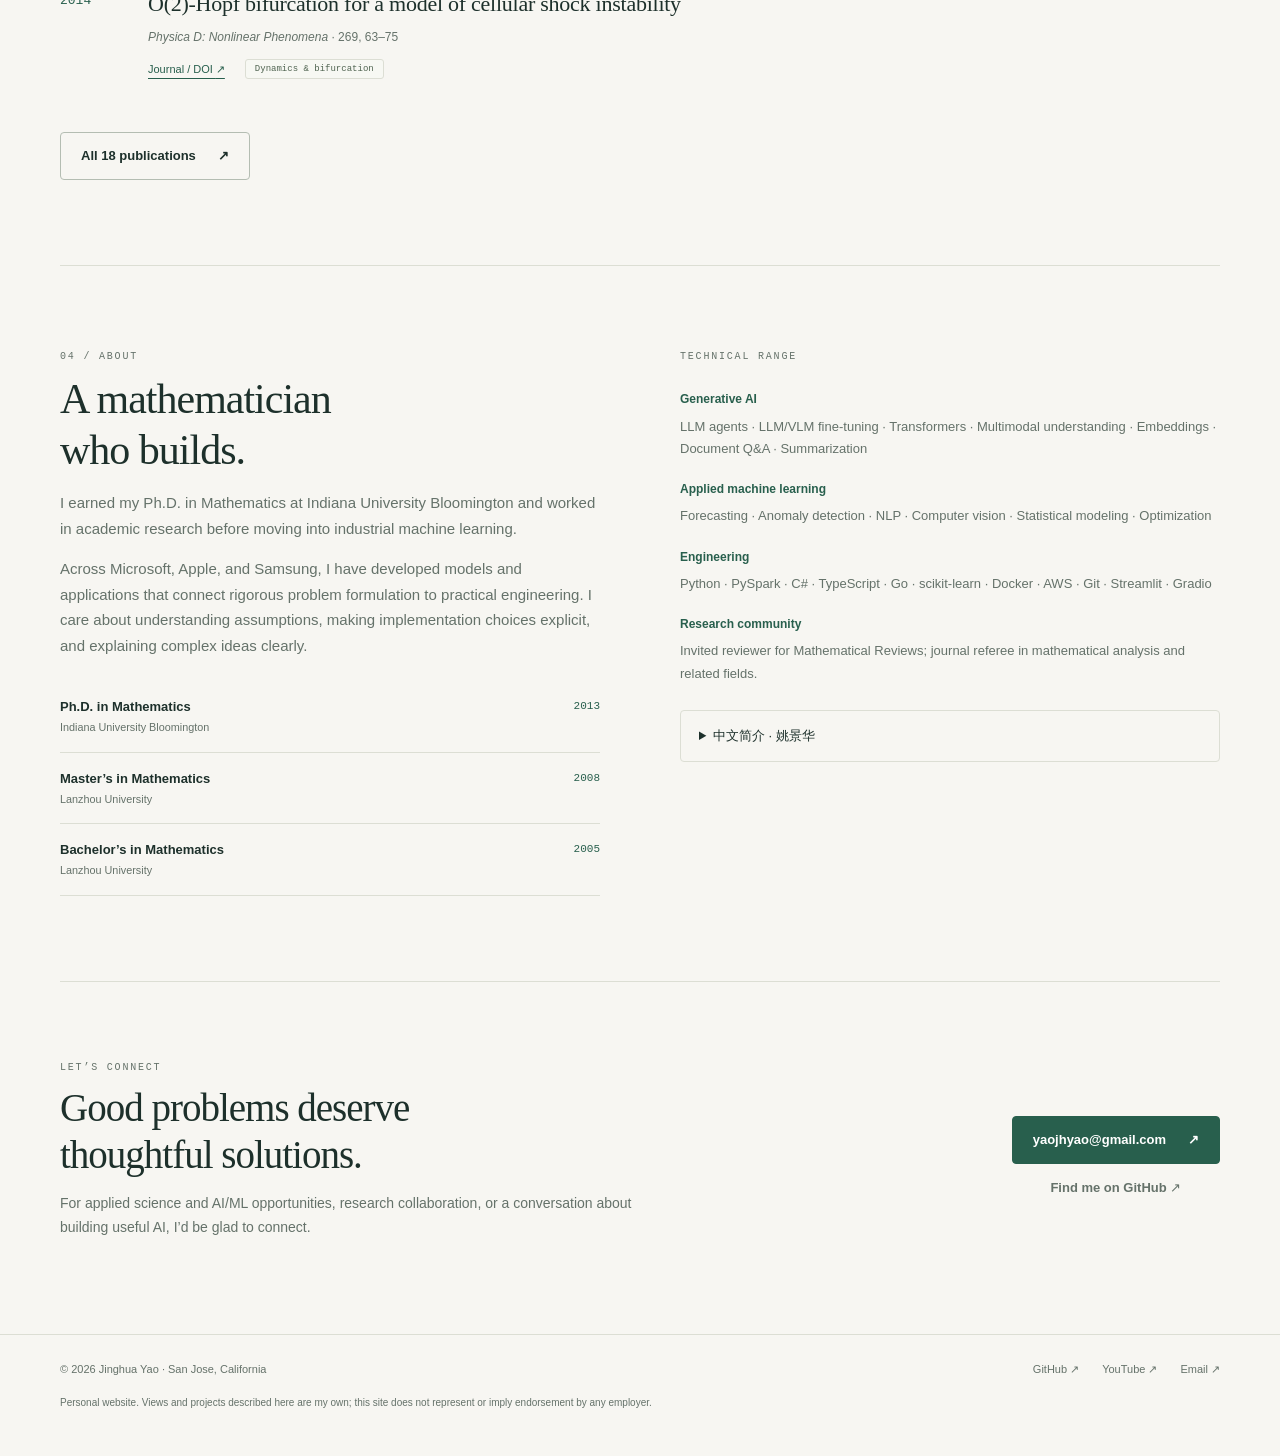
==== commit cc4da1e1: "Remove Code-Yao teaching section from homepage" ====
--- a/index.html
+++ b/index.html
@@ -6,7 +6,7 @@
 <article class="work-card"><div class="work-visual sand" aria-hidden="true"><div class="mini-pipeline"><span>Signals</span><i>→</i><span>Models</span><i>→</i><span>Decisions</span></div></div><div class="work-content"><div class="card-top"><span>Apple</span><span>2020–2023</span></div><h3>Enterprise ML &amp; automation</h3><p>Built forecasting, trend analysis, anomaly detection, and transformer-based sentiment systems. Automated survey-health reporting and developed document Q&amp;A and summarization applications.</p><div class="work-detail"><b>Focus:</b> replacing manual workflows with consistent, model-driven tools.</div><div class="tags"><span class="tag">Time series</span><span class="tag">NLP</span><span class="tag">Workflow automation</span></div></div></article>
 <article class="work-card"><div class="work-visual rose" aria-hidden="true"><div class="mini-pipeline"><span>Images</span><i>→</i><span>Features</span><i>→</i><span>Classification</span></div></div><div class="work-content"><div class="card-top"><span>Samsung Display</span><span>2019–2020</span></div><h3>Computer vision for quality</h3><p>Led problem formulation and development of a display-defect detection and classification system, combining convolutional networks, dimensionality reduction, and classical ML.</p><div class="work-detail"><b>Focus:</b> a product-used solution developed with approximately 800 microscopy images.</div><div class="tags"><span class="tag">Computer vision</span><span class="tag">CNNs</span><span class="tag">Applied modeling</span></div></div></article></div></section>
 <section class="section" id="experience" aria-labelledby="experience-title"><div class="section-heading"><div><div class="kicker">02 / Experience</div><h2 id="experience-title">Research depth.<br>Industry perspective.</h2></div><a class="text-link" href="assets/Jinghua_Yao_Resume_Public.pdf">Full résumé <span aria-hidden="true">↗</span></a></div><div class="timeline"><div class="timeline-date">JUL 2025 — PRESENT</div><div class="timeline-body"><div><h3>Microsoft</h3><p class="role">Principal Applied Scientist</p></div><p>LLM agent workflows, presentation generation, and evaluation for AI applications.</p></div><div class="timeline-date">MAY 2020 — JUN 2025</div><div class="timeline-body"><div><h3>Apple</h3><p class="role">Senior Machine Learning Engineer</p></div><p>Multimodal learning, distributed fine-tuning, enterprise LLM applications, forecasting, anomaly detection, and technical education.</p></div><div class="timeline-date">MAR 2019 — MAY 2020</div><div class="timeline-body"><div><h3>Samsung Display</h3><p class="role">Staff Machine Learning Engineer</p></div><p>Applied computer vision and machine learning for display-defect detection and classification.</p></div><div class="timeline-date">2013 — 2017</div><div class="timeline-body"><div><h3>Academic research</h3><p class="role">Nonlinear analysis &amp; PDEs</p></div><p>Visiting Assistant Professor, University of Iowa (Aug 2013–Jan 2016); Research Scholar, Kent State University (Sep 2016–Sep 2017).</p></div></div>
-<aside class="teaching" aria-labelledby="teaching-title"><div><div class="kicker">Code-Yao / Learn by understanding</div><h2 id="teaching-title">Making the reasoning visible.</h2><p>I share detailed walkthroughs of data structures, algorithms, and technical interview problems—emphasizing why a solution works and how to recognize the underlying pattern.</p><a class="button" href="https://www.youtube.com/@codeyao9796">Explore Code-Yao <span aria-hidden="true">↗</span></a></div><div class="teaching-stats"><div><b>1,100+</b><span>public coding videos</span></div><div><b>32+</b><span>one-hour ML / AI lecture sessions<br>as a main contributor at Apple</span></div><small>Video count: public channel inventory, October 2026.<br>Lecture series: 2021–2022, as listed in résumé.</small></div></aside></section>
+</section>
 <section class="section" id="research" aria-labelledby="research-title"><div class="section-heading"><div><div class="kicker">03 / Research</div><h2 id="research-title">A foundation in mathematics.</h2></div><p>Nonlinear analysis, partial differential equations, dynamical systems, and variational methods.</p></div><div class="publication-list"><article class="pub" id="chemical-reactions" data-year="2019" data-category="Dynamics &amp; bifurcation"><div class="pub-year">2019</div><div><h3><a href="https://intlpress.com/site/pub/files/_fulltext/journals/cms/2019/0017/0006/CMS-2019-0017-0006-a010.pdf" target="_blank" rel="noopener noreferrer">Patterns of complex oscillations and instability in chemical reactions</a></h3><p class="venue"><em>Communications in Mathematical Sciences</em> · 17(6), 1713–1736</p><div class="pub-links"><a href="https://intlpress.com/site/pub/files/_fulltext/journals/cms/2019/0017/0006/CMS-2019-0017-0006-a010.pdf" target="_blank" rel="noopener noreferrer">Publisher PDF <span aria-hidden="true">↗</span></a><span class="tag">Dynamics &amp; bifurcation</span></div></div></article><article class="pub" id="spectrum-bifurcation" data-year="2017" data-category="Variational methods &amp; PDEs"><div class="pub-year">2017</div><div><h3><a href="https://doi.org/10.1016/j.jde.2017.07.004" target="_blank" rel="noopener noreferrer">Spectrum and bifurcation for semilinear elliptic problems in ℝᴺ</a></h3><p class="venue"><em>Journal of Differential Equations</em> · 263(9), 5939–5967</p><div class="pub-links"><a href="https://doi.org/10.1016/j.jde.2017.07.004" target="_blank" rel="noopener noreferrer">Journal / DOI <span aria-hidden="true">↗</span></a><span class="tag">Variational methods &amp; PDEs</span></div></div></article><article class="pub" id="cellular-shock" data-year="2014" data-category="Dynamics &amp; bifurcation"><div class="pub-year">2014</div><div><h3><a href="https://doi.org/10.1016/j.physd.2013.11.005" target="_blank" rel="noopener noreferrer">O(2)-Hopf bifurcation for a model of cellular shock instability</a></h3><p class="venue"><em>Physica D: Nonlinear Phenomena</em> · 269, 63–75</p><div class="pub-links"><a href="https://doi.org/10.1016/j.physd.2013.11.005" target="_blank" rel="noopener noreferrer">Journal / DOI <span aria-hidden="true">↗</span></a><span class="tag">Dynamics &amp; bifurcation</span></div></div></article></div><div class="actions"><a class="button secondary" href="publications.html">All 18 publications <span aria-hidden="true">↗</span></a></div></section>
 <section class="section about" id="about" aria-labelledby="about-title"><div><div class="kicker">04 / About</div><h2 id="about-title">A mathematician<br>who builds.</h2><p>I earned my Ph.D. in Mathematics at Indiana University Bloomington and worked in academic research before moving into industrial machine learning.</p><p>Across Microsoft, Apple, and Samsung, I have developed models and applications that connect rigorous problem formulation to practical engineering. I care about understanding assumptions, making implementation choices explicit, and explaining complex ideas clearly.</p><div class="education"><div><span><strong>Ph.D. in Mathematics</strong><small>Indiana University Bloomington</small></span><span class="year">2013</span></div><div><span><strong>Master’s in Mathematics</strong><small>Lanzhou University</small></span><span class="year">2008</span></div><div><span><strong>Bachelor’s in Mathematics</strong><small>Lanzhou University</small></span><span class="year">2005</span></div></div></div><div><div class="kicker">Technical range</div><div class="skills"><h3>Generative AI</h3><p>LLM agents · LLM/VLM fine-tuning · Transformers · Multimodal understanding · Embeddings · Document Q&amp;A · Summarization</p><h3>Applied machine learning</h3><p>Forecasting · Anomaly detection · NLP · Computer vision · Statistical modeling · Optimization</p><h3>Engineering</h3><p>Python · PySpark · C# · TypeScript · Go · scikit-learn · Docker · AWS · Git · Streamlit · Gradio</p><h3>Research community</h3><p>Invited reviewer for Mathematical Reviews; journal referee in mathematical analysis and related fields.</p></div><details class="chinese" id="about-zh" lang="zh-CN"><summary>中文简介 · 姚景华</summary><p>我拥有美国印第安纳大学布卢明顿分校数学博士学位，现任 Microsoft Principal Applied Scientist，曾在 Apple 和 Samsung 从事机器学习研发。</p><p>我的工作涵盖大语言模型智能体、多模态学习、模型微调、自然语言处理、时间序列和计算机视觉。数学研究背景帮助我从问题本质出发，理解模型的假设与边界，并把想法转化为可实现、可评估的系统。</p></details></div></section>
 <section class="contact" id="contact" aria-labelledby="contact-title"><div><div class="kicker">Let’s connect</div><h2 id="contact-title">Good problems deserve<br>thoughtful solutions.</h2><p>For applied science and AI/ML opportunities, research collaboration, or a conversation about building useful AI, I’d be glad to connect.</p></div><div class="actions"><a class="button" href="mailto:yaojhyao@gmail.com">yaojhyao@gmail.com <span aria-hidden="true">↗</span></a><a class="text-link" href="https://github.com/jinghuayao">Find me on GitHub ↗</a></div></section></div></main><footer><div class="wrap"><div class="footer-row"><span>© 2026 Jinghua Yao · San Jose, California</span><div class="footer-links"><a href="https://github.com/jinghuayao">GitHub ↗</a><a href="https://www.youtube.com/@codeyao9796">YouTube ↗</a><a href="mailto:yaojhyao@gmail.com">Email ↗</a></div></div><p class="footer-note">Personal website. Views and projects described here are my own; this site does not represent or imply endorsement by any employer.</p></div></footer></body></html>
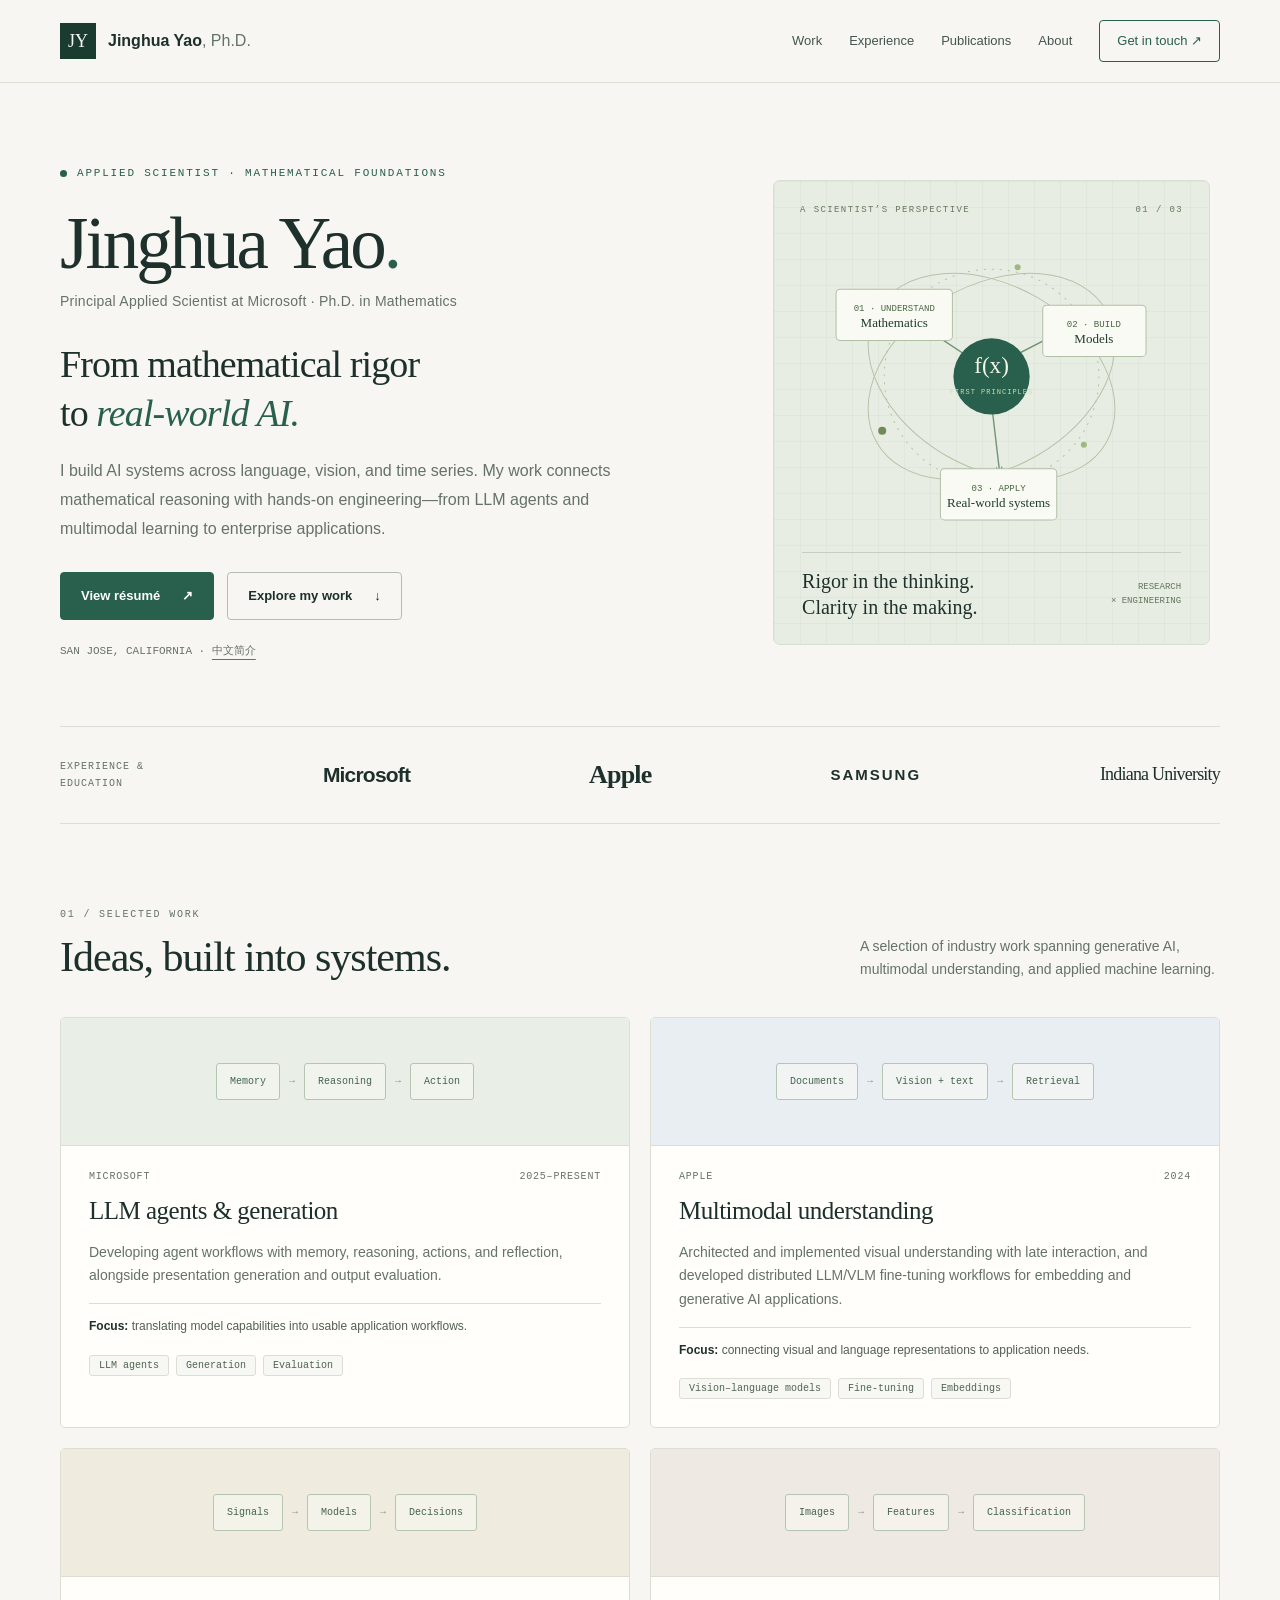
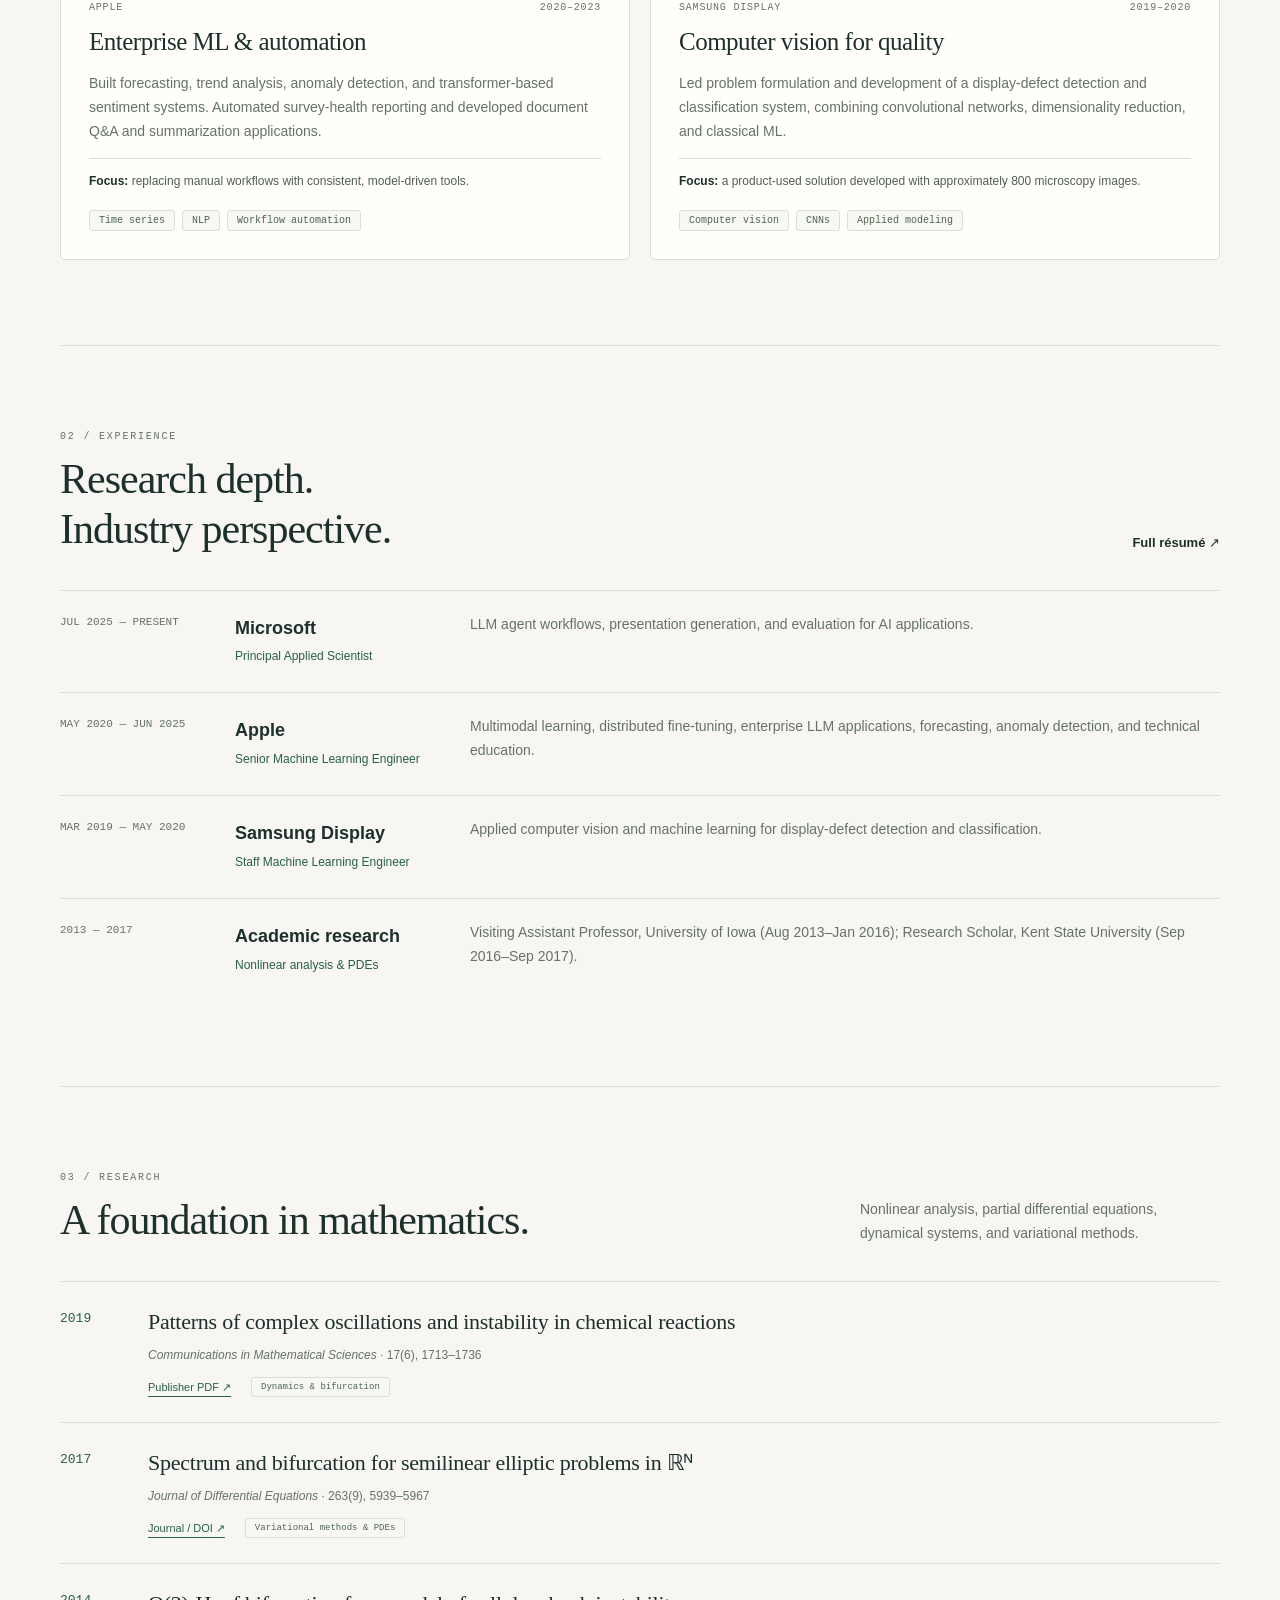
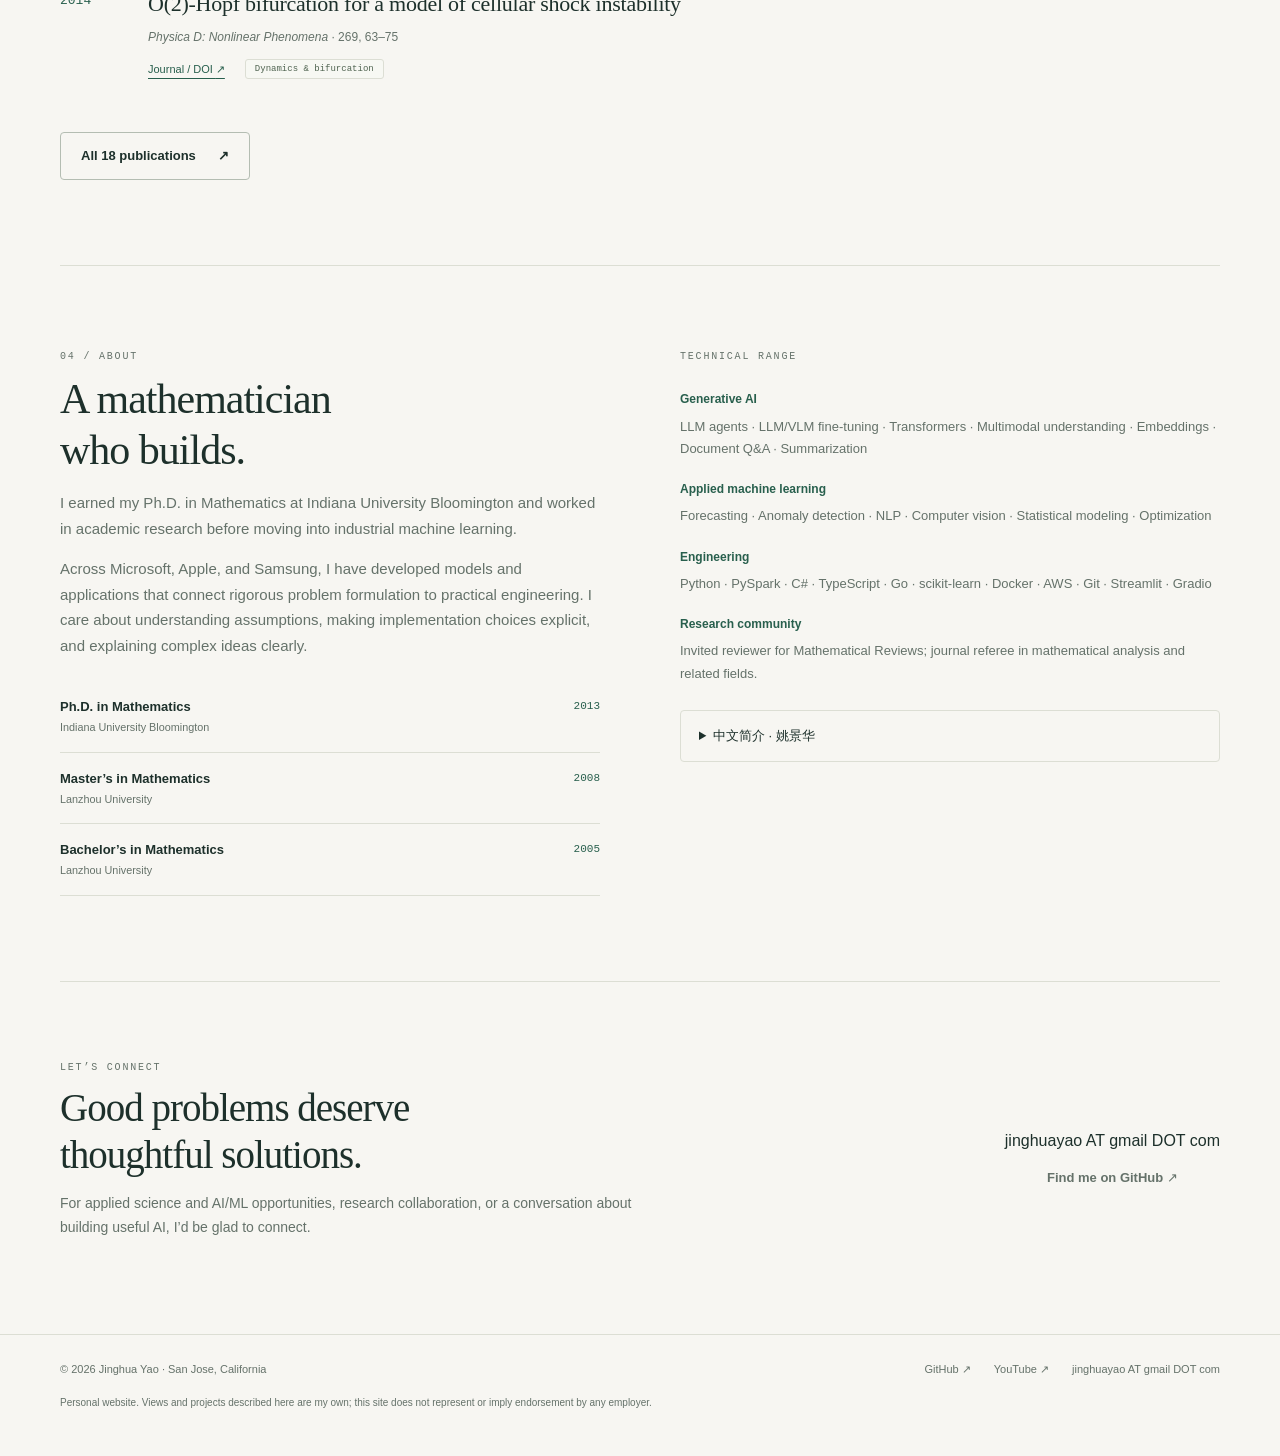
==== commit ec90e296: "Use obfuscated contact address on website and public resume" ====
--- a/index.html
+++ b/index.html
@@ -9,4 +9,4 @@
 </section>
 <section class="section" id="research" aria-labelledby="research-title"><div class="section-heading"><div><div class="kicker">03 / Research</div><h2 id="research-title">A foundation in mathematics.</h2></div><p>Nonlinear analysis, partial differential equations, dynamical systems, and variational methods.</p></div><div class="publication-list"><article class="pub" id="chemical-reactions" data-year="2019" data-category="Dynamics &amp; bifurcation"><div class="pub-year">2019</div><div><h3><a href="https://intlpress.com/site/pub/files/_fulltext/journals/cms/2019/0017/0006/CMS-2019-0017-0006-a010.pdf" target="_blank" rel="noopener noreferrer">Patterns of complex oscillations and instability in chemical reactions</a></h3><p class="venue"><em>Communications in Mathematical Sciences</em> · 17(6), 1713–1736</p><div class="pub-links"><a href="https://intlpress.com/site/pub/files/_fulltext/journals/cms/2019/0017/0006/CMS-2019-0017-0006-a010.pdf" target="_blank" rel="noopener noreferrer">Publisher PDF <span aria-hidden="true">↗</span></a><span class="tag">Dynamics &amp; bifurcation</span></div></div></article><article class="pub" id="spectrum-bifurcation" data-year="2017" data-category="Variational methods &amp; PDEs"><div class="pub-year">2017</div><div><h3><a href="https://doi.org/10.1016/j.jde.2017.07.004" target="_blank" rel="noopener noreferrer">Spectrum and bifurcation for semilinear elliptic problems in ℝᴺ</a></h3><p class="venue"><em>Journal of Differential Equations</em> · 263(9), 5939–5967</p><div class="pub-links"><a href="https://doi.org/10.1016/j.jde.2017.07.004" target="_blank" rel="noopener noreferrer">Journal / DOI <span aria-hidden="true">↗</span></a><span class="tag">Variational methods &amp; PDEs</span></div></div></article><article class="pub" id="cellular-shock" data-year="2014" data-category="Dynamics &amp; bifurcation"><div class="pub-year">2014</div><div><h3><a href="https://doi.org/10.1016/j.physd.2013.11.005" target="_blank" rel="noopener noreferrer">O(2)-Hopf bifurcation for a model of cellular shock instability</a></h3><p class="venue"><em>Physica D: Nonlinear Phenomena</em> · 269, 63–75</p><div class="pub-links"><a href="https://doi.org/10.1016/j.physd.2013.11.005" target="_blank" rel="noopener noreferrer">Journal / DOI <span aria-hidden="true">↗</span></a><span class="tag">Dynamics &amp; bifurcation</span></div></div></article></div><div class="actions"><a class="button secondary" href="publications.html">All 18 publications <span aria-hidden="true">↗</span></a></div></section>
 <section class="section about" id="about" aria-labelledby="about-title"><div><div class="kicker">04 / About</div><h2 id="about-title">A mathematician<br>who builds.</h2><p>I earned my Ph.D. in Mathematics at Indiana University Bloomington and worked in academic research before moving into industrial machine learning.</p><p>Across Microsoft, Apple, and Samsung, I have developed models and applications that connect rigorous problem formulation to practical engineering. I care about understanding assumptions, making implementation choices explicit, and explaining complex ideas clearly.</p><div class="education"><div><span><strong>Ph.D. in Mathematics</strong><small>Indiana University Bloomington</small></span><span class="year">2013</span></div><div><span><strong>Master’s in Mathematics</strong><small>Lanzhou University</small></span><span class="year">2008</span></div><div><span><strong>Bachelor’s in Mathematics</strong><small>Lanzhou University</small></span><span class="year">2005</span></div></div></div><div><div class="kicker">Technical range</div><div class="skills"><h3>Generative AI</h3><p>LLM agents · LLM/VLM fine-tuning · Transformers · Multimodal understanding · Embeddings · Document Q&amp;A · Summarization</p><h3>Applied machine learning</h3><p>Forecasting · Anomaly detection · NLP · Computer vision · Statistical modeling · Optimization</p><h3>Engineering</h3><p>Python · PySpark · C# · TypeScript · Go · scikit-learn · Docker · AWS · Git · Streamlit · Gradio</p><h3>Research community</h3><p>Invited reviewer for Mathematical Reviews; journal referee in mathematical analysis and related fields.</p></div><details class="chinese" id="about-zh" lang="zh-CN"><summary>中文简介 · 姚景华</summary><p>我拥有美国印第安纳大学布卢明顿分校数学博士学位，现任 Microsoft Principal Applied Scientist，曾在 Apple 和 Samsung 从事机器学习研发。</p><p>我的工作涵盖大语言模型智能体、多模态学习、模型微调、自然语言处理、时间序列和计算机视觉。数学研究背景帮助我从问题本质出发，理解模型的假设与边界，并把想法转化为可实现、可评估的系统。</p></details></div></section>
-<section class="contact" id="contact" aria-labelledby="contact-title"><div><div class="kicker">Let’s connect</div><h2 id="contact-title">Good problems deserve<br>thoughtful solutions.</h2><p>For applied science and AI/ML opportunities, research collaboration, or a conversation about building useful AI, I’d be glad to connect.</p></div><div class="actions"><a class="button" href="mailto:yaojhyao@gmail.com">yaojhyao@gmail.com <span aria-hidden="true">↗</span></a><a class="text-link" href="https://github.com/jinghuayao">Find me on GitHub ↗</a></div></section></div></main><footer><div class="wrap"><div class="footer-row"><span>© 2026 Jinghua Yao · San Jose, California</span><div class="footer-links"><a href="https://github.com/jinghuayao">GitHub ↗</a><a href="https://www.youtube.com/@codeyao9796">YouTube ↗</a><a href="mailto:yaojhyao@gmail.com">Email ↗</a></div></div><p class="footer-note">Personal website. Views and projects described here are my own; this site does not represent or imply endorsement by any employer.</p></div></footer></body></html>+<section class="contact" id="contact" aria-labelledby="contact-title"><div><div class="kicker">Let’s connect</div><h2 id="contact-title">Good problems deserve<br>thoughtful solutions.</h2><p>For applied science and AI/ML opportunities, research collaboration, or a conversation about building useful AI, I’d be glad to connect.</p></div><div class="actions"><span class="email-address">jinghuayao AT gmail DOT com</span><a class="text-link" href="https://github.com/jinghuayao">Find me on GitHub ↗</a></div></section></div></main><footer><div class="wrap"><div class="footer-row"><span>© 2026 Jinghua Yao · San Jose, California</span><div class="footer-links"><a href="https://github.com/jinghuayao">GitHub ↗</a><a href="https://www.youtube.com/@codeyao9796">YouTube ↗</a><span>jinghuayao AT gmail DOT com</span></div></div><p class="footer-note">Personal website. Views and projects described here are my own; this site does not represent or imply endorsement by any employer.</p></div></footer></body></html>
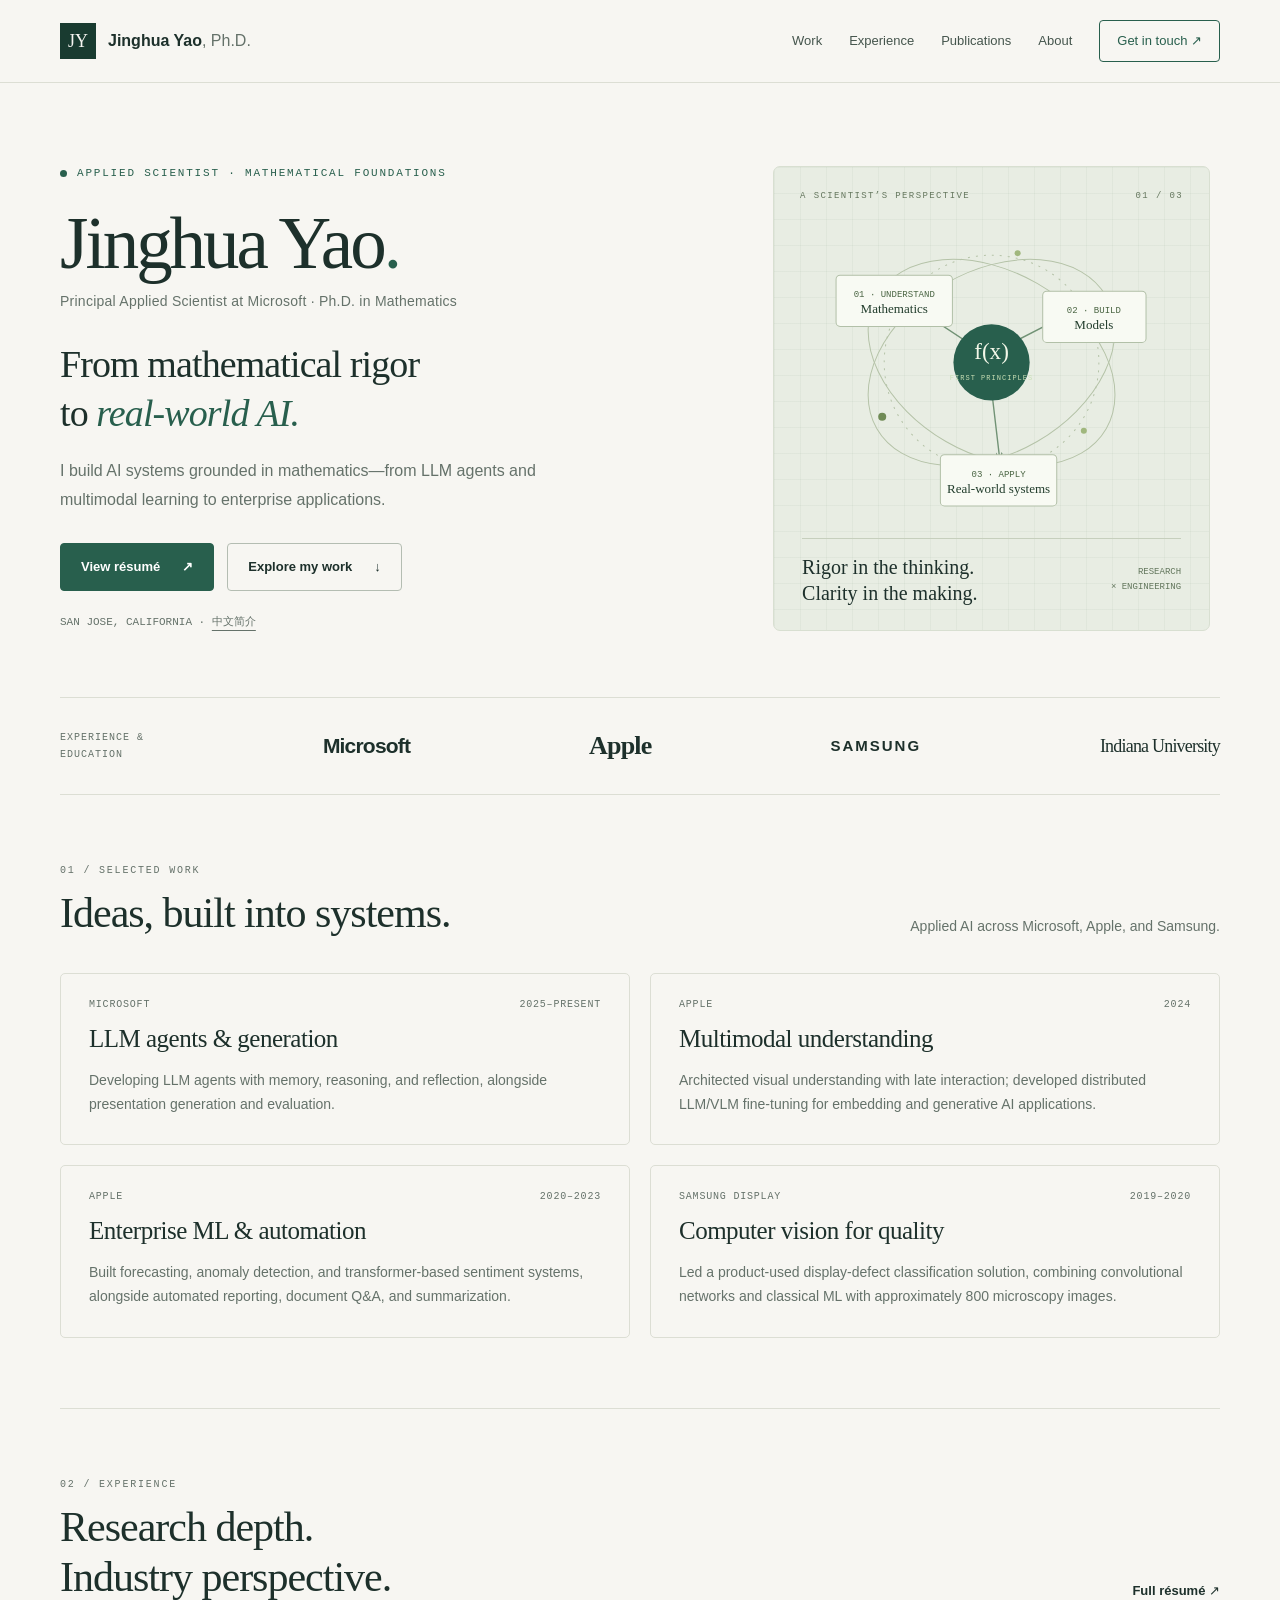
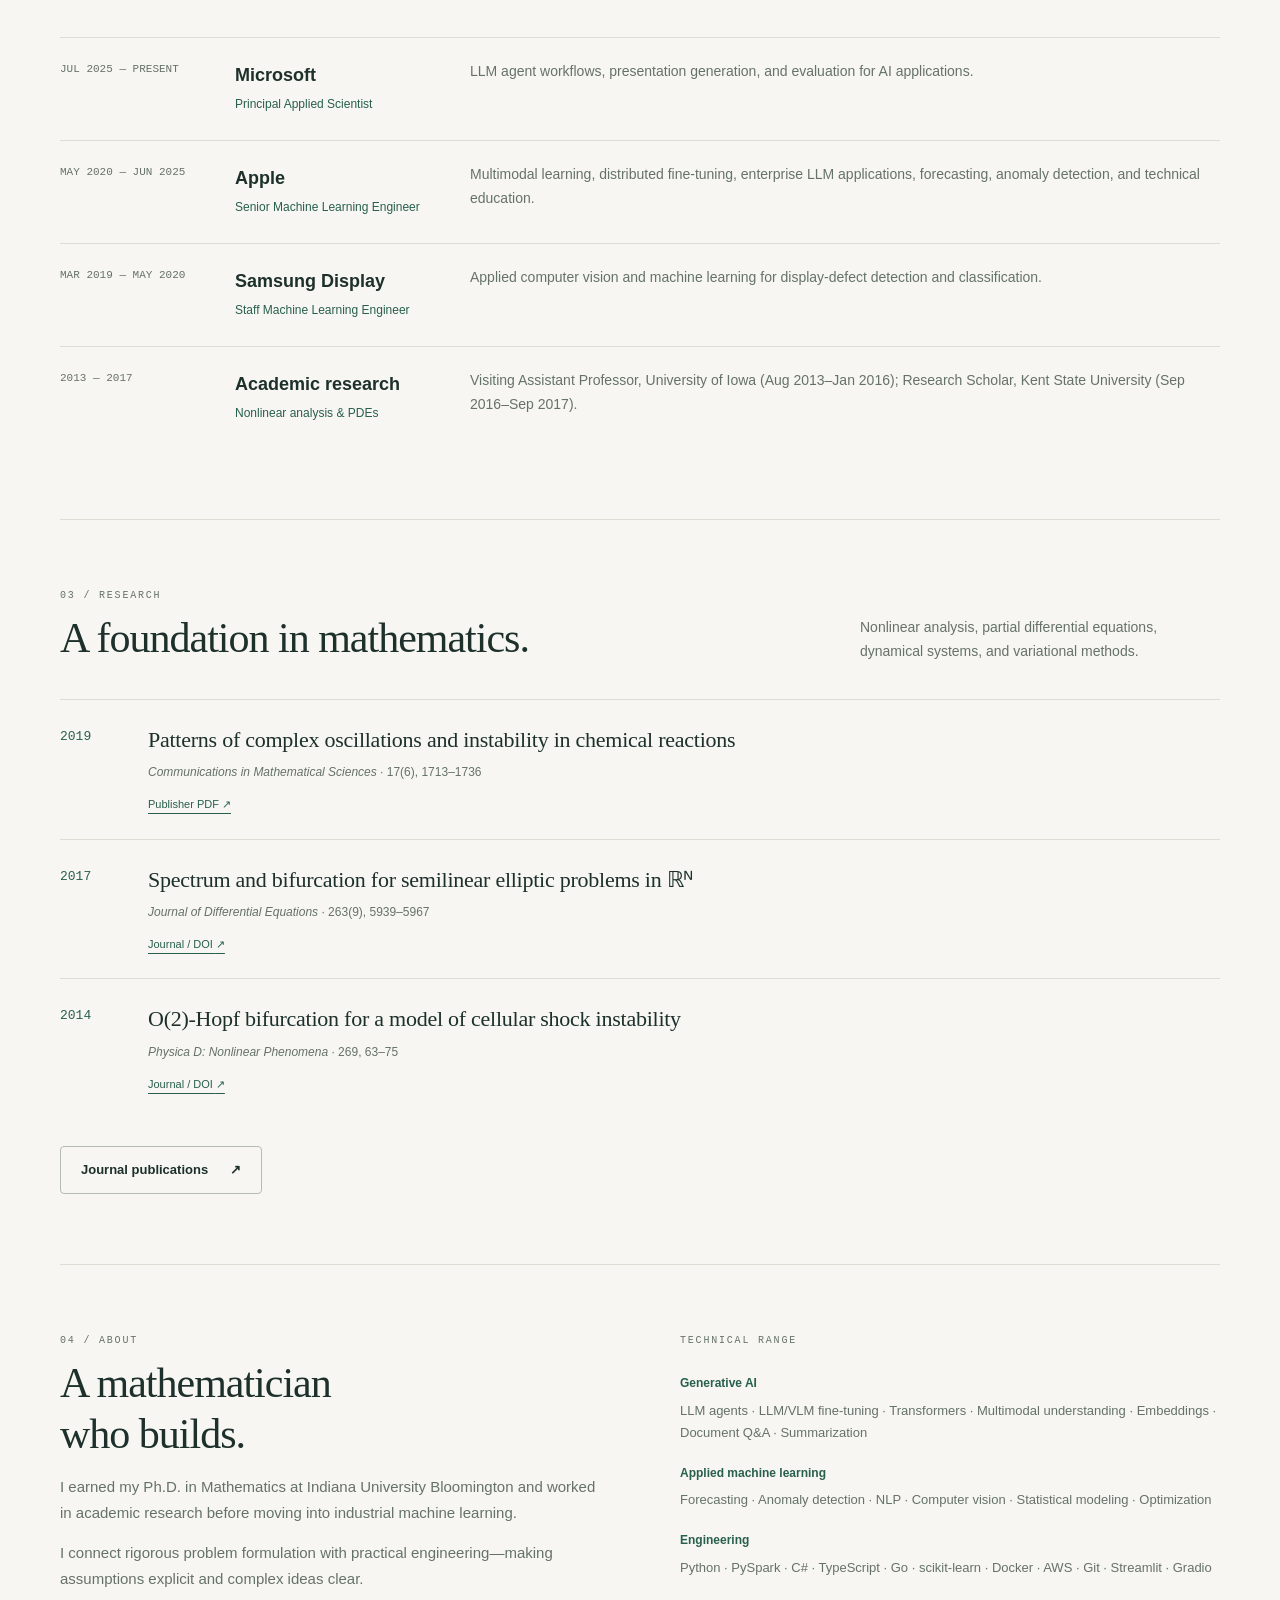
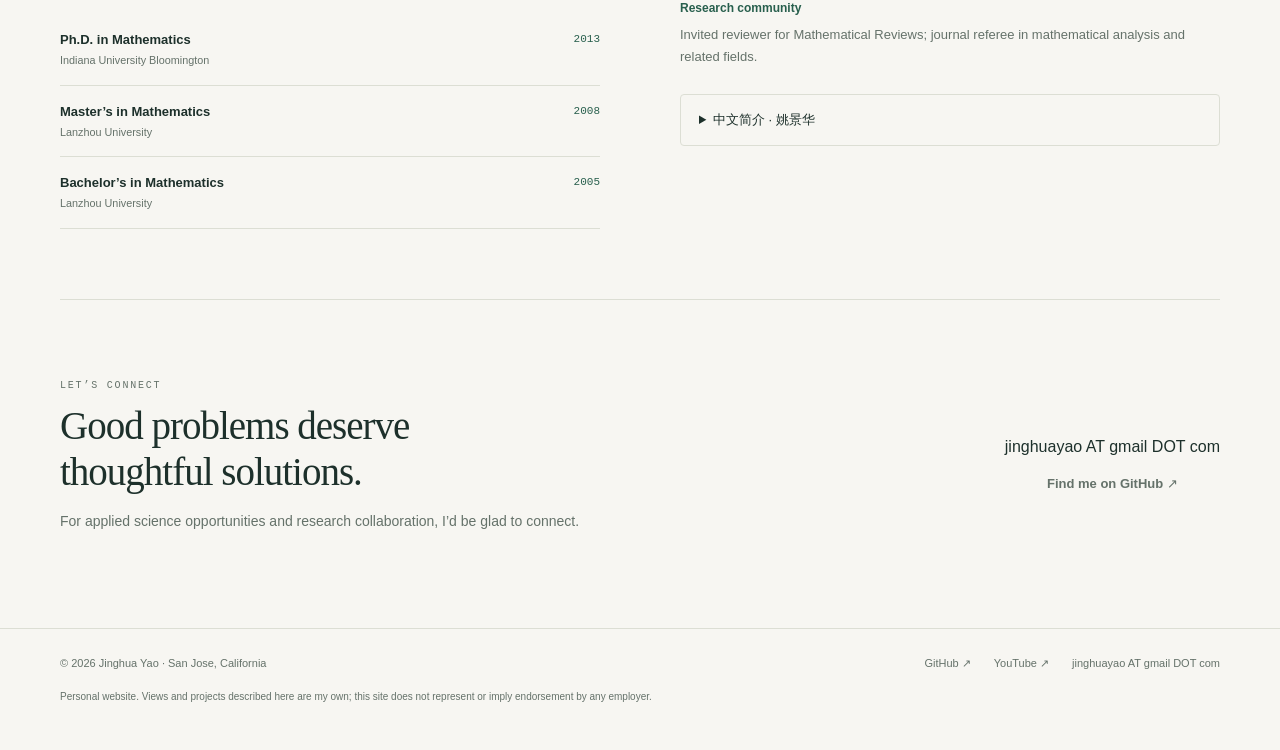
==== commit 9bd4e67c: "Refine website with lighter project cards and count-free publication headings" ====
--- a/index.html
+++ b/index.html
@@ -1,12 +1,12 @@
 <!doctype html>
-<html lang="en"><head><meta charset="utf-8"><meta name="viewport" content="width=device-width,initial-scale=1"><meta name="theme-color" content="#193b30"><meta name="description" content="Principal Applied Scientist with experience at Microsoft, Apple, and Samsung. LLM agents, multimodal learning, applied ML, and mathematical research."><meta name="author" content="Jinghua Yao"><title>Jinghua Yao, Ph.D. — Applied Science &amp; AI</title><link rel="icon" type="image/svg+xml" href="assets/favicon.svg"><link rel="stylesheet" href="assets/styles.css"><meta property="og:type" content="website"><meta property="og:title" content="Jinghua Yao, Ph.D. — Applied Science &amp; AI"><meta property="og:description" content="Principal Applied Scientist with experience at Microsoft, Apple, and Samsung. LLM agents, multimodal learning, applied ML, and mathematical research."><meta property="og:site_name" content="Jinghua Yao"><meta name="twitter:card" content="summary"><script defer src="assets/main.js"></script></head><body><a class="skip" href="#main">Skip to content</a><header><div class="wrap nav"><a class="brand" href="index.html" aria-label="Jinghua Yao, home"><span class="monogram" aria-hidden="true">JY</span><span>Jinghua Yao<span style="font-weight:400;color:var(--muted)">, Ph.D.</span></span></a><button class="menu-toggle" aria-expanded="false" aria-controls="site-nav">Menu</button><nav class="nav-links" id="site-nav" aria-label="Main navigation"><a href="index.html#work">Work</a><a href="index.html#experience">Experience</a><a href="publications.html">Publications</a><a href="index.html#about">About</a><a href="index.html#contact" class="nav-contact">Get in touch <span aria-hidden="true">↗</span></a></nav></div></header><main id="main"><div class="wrap"><section class="hero" aria-labelledby="name"><div><div class="eyebrow">Applied scientist · Mathematical foundations</div><h1 class="name" id="name">Jinghua Yao<span style="color:var(--green)">.</span></h1><div class="credentials">Principal Applied Scientist at Microsoft · Ph.D. in Mathematics</div><h2>From mathematical rigor<br>to <em>real-world AI.</em></h2><p class="hero-copy">I build AI systems across language, vision, and time series. My work connects mathematical reasoning with hands-on engineering—from LLM agents and multimodal learning to enterprise applications.</p><div class="actions"><a class="button" href="assets/Jinghua_Yao_Resume_Public.pdf" target="_blank" rel="noopener">View résumé <span aria-hidden="true">↗</span></a><a class="button secondary" href="#work">Explore my work <span aria-hidden="true">↓</span></a></div><div class="location">SAN JOSE, CALIFORNIA · <a href="#about-zh" lang="zh-CN">中文简介</a></div></div><div class="hero-art" role="img" aria-label="Mathematical foundations connecting to model development and applied AI systems"><div class="art-top"><span>A SCIENTIST’S PERSPECTIVE</span><span>01 / 03</span></div><svg viewBox="0 0 400 360" aria-hidden="true"><defs><marker id="arrow" viewBox="0 0 10 10" refX="8" refY="5" markerWidth="5" markerHeight="5" orient="auto-start-reverse"><path d="M0 0L10 5L0 10" fill="none" stroke="#648567" stroke-width="1.5"/></marker></defs><g fill="none" stroke="#b5c3a8" stroke-width="1"><ellipse cx="200" cy="158" rx="132" ry="91" transform="rotate(-30 200 158)"/><ellipse cx="200" cy="158" rx="132" ry="91" transform="rotate(30 200 158)"/><circle cx="200" cy="158" r="107" stroke-dasharray="2 6"/></g><path d="M134 110L196 151L270 113M196 151L208 253" stroke="#719275" stroke-width="1.4" fill="none" marker-end="url(#arrow)"/><circle cx="200" cy="158" r="38" fill="#285f4d"/><text x="200" y="155" fill="#f3f7e8" font-family="Georgia,serif" font-size="23" text-anchor="middle">f(x)</text><text x="200" y="175" fill="#c9dfb5" font-family="monospace" font-size="7" letter-spacing="1" text-anchor="middle">FIRST PRINCIPLES</text><rect x="45" y="71" width="116" height="51" rx="4" fill="#f8faf3" stroke="#b2c0a8"/><text x="103" y="93" font-family="monospace" font-size="9" fill="#496442" text-anchor="middle">01 · UNDERSTAND</text><text x="103" y="109" font-family="Georgia,serif" font-size="13" fill="#213c2b" text-anchor="middle">Mathematics</text><rect x="251" y="87" width="103" height="51" rx="4" fill="#f8faf3" stroke="#b2c0a8"/><text x="302" y="109" font-family="monospace" font-size="9" fill="#496442" text-anchor="middle">02 · BUILD</text><text x="302" y="125" font-family="Georgia,serif" font-size="13" fill="#213c2b" text-anchor="middle">Models</text><rect x="149" y="250" width="116" height="51" rx="4" fill="#f8faf3" stroke="#b2c0a8"/><text x="207" y="272" font-family="monospace" font-size="9" fill="#496442" text-anchor="middle">03 · APPLY</text><text x="207" y="288" font-family="Georgia,serif" font-size="13" fill="#213c2b" text-anchor="middle">Real-world systems</text><circle cx="91" cy="212" r="4" fill="#708b56"/><circle cx="292" cy="226" r="3" fill="#a0b77d"/><circle cx="226" cy="49" r="3" fill="#a0b77d"/></svg><div class="art-caption"><span>Rigor in the thinking.<br>Clarity in the making.</span><small>RESEARCH<br>× ENGINEERING</small></div></div></section><div class="employers" aria-label="Industry and academic background"><span class="label">Experience &amp;<br>education</span><span class="company">Microsoft</span><span class="company apple">Apple</span><span class="company samsung">SAMSUNG</span><span class="company iu">Indiana University</span></div>
-<section class="section" id="work" aria-labelledby="work-title"><div class="section-heading"><div><div class="kicker">01 / Selected work</div><h2 id="work-title">Ideas, built into systems.</h2></div><p>A selection of industry work spanning generative AI, multimodal understanding, and applied machine learning.</p></div><div class="work-grid">
-<article class="work-card"><div class="work-visual " aria-hidden="true"><div class="mini-pipeline"><span>Memory</span><i>→</i><span>Reasoning</span><i>→</i><span>Action</span></div></div><div class="work-content"><div class="card-top"><span>Microsoft</span><span>2025–present</span></div><h3>LLM agents &amp; generation</h3><p>Developing agent workflows with memory, reasoning, actions, and reflection, alongside presentation generation and output evaluation.</p><div class="work-detail"><b>Focus:</b> translating model capabilities into usable application workflows.</div><div class="tags"><span class="tag">LLM agents</span><span class="tag">Generation</span><span class="tag">Evaluation</span></div></div></article>
-<article class="work-card"><div class="work-visual blue" aria-hidden="true"><div class="mini-pipeline"><span>Documents</span><i>→</i><span>Vision + text</span><i>→</i><span>Retrieval</span></div></div><div class="work-content"><div class="card-top"><span>Apple</span><span>2024</span></div><h3>Multimodal understanding</h3><p>Architected and implemented visual understanding with late interaction, and developed distributed LLM/VLM fine-tuning workflows for embedding and generative AI applications.</p><div class="work-detail"><b>Focus:</b> connecting visual and language representations to application needs.</div><div class="tags"><span class="tag">Vision–language models</span><span class="tag">Fine-tuning</span><span class="tag">Embeddings</span></div></div></article>
-<article class="work-card"><div class="work-visual sand" aria-hidden="true"><div class="mini-pipeline"><span>Signals</span><i>→</i><span>Models</span><i>→</i><span>Decisions</span></div></div><div class="work-content"><div class="card-top"><span>Apple</span><span>2020–2023</span></div><h3>Enterprise ML &amp; automation</h3><p>Built forecasting, trend analysis, anomaly detection, and transformer-based sentiment systems. Automated survey-health reporting and developed document Q&amp;A and summarization applications.</p><div class="work-detail"><b>Focus:</b> replacing manual workflows with consistent, model-driven tools.</div><div class="tags"><span class="tag">Time series</span><span class="tag">NLP</span><span class="tag">Workflow automation</span></div></div></article>
-<article class="work-card"><div class="work-visual rose" aria-hidden="true"><div class="mini-pipeline"><span>Images</span><i>→</i><span>Features</span><i>→</i><span>Classification</span></div></div><div class="work-content"><div class="card-top"><span>Samsung Display</span><span>2019–2020</span></div><h3>Computer vision for quality</h3><p>Led problem formulation and development of a display-defect detection and classification system, combining convolutional networks, dimensionality reduction, and classical ML.</p><div class="work-detail"><b>Focus:</b> a product-used solution developed with approximately 800 microscopy images.</div><div class="tags"><span class="tag">Computer vision</span><span class="tag">CNNs</span><span class="tag">Applied modeling</span></div></div></article></div></section>
-<section class="section" id="experience" aria-labelledby="experience-title"><div class="section-heading"><div><div class="kicker">02 / Experience</div><h2 id="experience-title">Research depth.<br>Industry perspective.</h2></div><a class="text-link" href="assets/Jinghua_Yao_Resume_Public.pdf">Full résumé <span aria-hidden="true">↗</span></a></div><div class="timeline"><div class="timeline-date">JUL 2025 — PRESENT</div><div class="timeline-body"><div><h3>Microsoft</h3><p class="role">Principal Applied Scientist</p></div><p>LLM agent workflows, presentation generation, and evaluation for AI applications.</p></div><div class="timeline-date">MAY 2020 — JUN 2025</div><div class="timeline-body"><div><h3>Apple</h3><p class="role">Senior Machine Learning Engineer</p></div><p>Multimodal learning, distributed fine-tuning, enterprise LLM applications, forecasting, anomaly detection, and technical education.</p></div><div class="timeline-date">MAR 2019 — MAY 2020</div><div class="timeline-body"><div><h3>Samsung Display</h3><p class="role">Staff Machine Learning Engineer</p></div><p>Applied computer vision and machine learning for display-defect detection and classification.</p></div><div class="timeline-date">2013 — 2017</div><div class="timeline-body"><div><h3>Academic research</h3><p class="role">Nonlinear analysis &amp; PDEs</p></div><p>Visiting Assistant Professor, University of Iowa (Aug 2013–Jan 2016); Research Scholar, Kent State University (Sep 2016–Sep 2017).</p></div></div>
+<html lang="en"><head><meta charset="utf-8"><meta name="viewport" content="width=device-width,initial-scale=1"><meta name="theme-color" content="#193b30"><meta name="description" content="Principal Applied Scientist with experience at Microsoft, Apple, and Samsung. LLM agents, multimodal learning, applied ML, and mathematical research."><meta name="author" content="Jinghua Yao"><title>Jinghua Yao, Ph.D. — Applied Science &amp; AI</title><link rel="icon" type="image/svg+xml" href="assets/favicon.svg"><link rel="stylesheet" href="assets/styles.css"><meta property="og:type" content="website"><meta property="og:title" content="Jinghua Yao, Ph.D. — Applied Science &amp; AI"><meta property="og:description" content="Principal Applied Scientist with experience at Microsoft, Apple, and Samsung. LLM agents, multimodal learning, applied ML, and mathematical research."><meta property="og:site_name" content="Jinghua Yao"><meta name="twitter:card" content="summary"><script defer src="assets/main.js"></script></head><body><a class="skip" href="#main">Skip to content</a><header><div class="wrap nav"><a class="brand" href="index.html" aria-label="Jinghua Yao, home"><span class="monogram" aria-hidden="true">JY</span><span>Jinghua Yao<span style="font-weight:400;color:var(--muted)">, Ph.D.</span></span></a><button class="menu-toggle" aria-expanded="false" aria-controls="site-nav">Menu</button><nav class="nav-links" id="site-nav" aria-label="Main navigation"><a href="index.html#work">Work</a><a href="index.html#experience">Experience</a><a href="publications.html">Publications</a><a href="index.html#about">About</a><a href="index.html#contact" class="nav-contact">Get in touch <span aria-hidden="true">↗</span></a></nav></div></header><main id="main"><div class="wrap"><section class="hero" aria-labelledby="name"><div><div class="eyebrow">Applied scientist · Mathematical foundations</div><h1 class="name" id="name">Jinghua Yao<span style="color:var(--green)">.</span></h1><div class="credentials">Principal Applied Scientist at Microsoft · Ph.D. in Mathematics</div><h2>From mathematical rigor<br>to <em>real-world AI.</em></h2><p class="hero-copy">I build AI systems grounded in mathematics—from LLM agents and multimodal learning to enterprise applications.</p><div class="actions"><a class="button" href="resume.html" target="_blank" rel="noopener">View résumé <span aria-hidden="true">↗</span></a><a class="button secondary" href="#work">Explore my work <span aria-hidden="true">↓</span></a></div><div class="location">SAN JOSE, CALIFORNIA · <a href="#about-zh" lang="zh-CN">中文简介</a></div></div><div class="hero-art" role="img" aria-label="Mathematical foundations connecting to model development and applied AI systems"><div class="art-top"><span>A SCIENTIST’S PERSPECTIVE</span><span>01 / 03</span></div><svg viewBox="0 0 400 360" aria-hidden="true"><defs><marker id="arrow" viewBox="0 0 10 10" refX="8" refY="5" markerWidth="5" markerHeight="5" orient="auto-start-reverse"><path d="M0 0L10 5L0 10" fill="none" stroke="#648567" stroke-width="1.5"/></marker></defs><g fill="none" stroke="#b5c3a8" stroke-width="1"><ellipse cx="200" cy="158" rx="132" ry="91" transform="rotate(-30 200 158)"/><ellipse cx="200" cy="158" rx="132" ry="91" transform="rotate(30 200 158)"/><circle cx="200" cy="158" r="107" stroke-dasharray="2 6"/></g><path d="M134 110L196 151L270 113M196 151L208 253" stroke="#719275" stroke-width="1.4" fill="none" marker-end="url(#arrow)"/><circle cx="200" cy="158" r="38" fill="#285f4d"/><text x="200" y="155" fill="#f3f7e8" font-family="Georgia,serif" font-size="23" text-anchor="middle">f(x)</text><text x="200" y="175" fill="#c9dfb5" font-family="monospace" font-size="7" letter-spacing="1" text-anchor="middle">FIRST PRINCIPLES</text><rect x="45" y="71" width="116" height="51" rx="4" fill="#f8faf3" stroke="#b2c0a8"/><text x="103" y="93" font-family="monospace" font-size="9" fill="#496442" text-anchor="middle">01 · UNDERSTAND</text><text x="103" y="109" font-family="Georgia,serif" font-size="13" fill="#213c2b" text-anchor="middle">Mathematics</text><rect x="251" y="87" width="103" height="51" rx="4" fill="#f8faf3" stroke="#b2c0a8"/><text x="302" y="109" font-family="monospace" font-size="9" fill="#496442" text-anchor="middle">02 · BUILD</text><text x="302" y="125" font-family="Georgia,serif" font-size="13" fill="#213c2b" text-anchor="middle">Models</text><rect x="149" y="250" width="116" height="51" rx="4" fill="#f8faf3" stroke="#b2c0a8"/><text x="207" y="272" font-family="monospace" font-size="9" fill="#496442" text-anchor="middle">03 · APPLY</text><text x="207" y="288" font-family="Georgia,serif" font-size="13" fill="#213c2b" text-anchor="middle">Real-world systems</text><circle cx="91" cy="212" r="4" fill="#708b56"/><circle cx="292" cy="226" r="3" fill="#a0b77d"/><circle cx="226" cy="49" r="3" fill="#a0b77d"/></svg><div class="art-caption"><span>Rigor in the thinking.<br>Clarity in the making.</span><small>RESEARCH<br>× ENGINEERING</small></div></div></section><div class="employers" aria-label="Industry and academic background"><span class="label">Experience &amp;<br>education</span><span class="company">Microsoft</span><span class="company apple">Apple</span><span class="company samsung">SAMSUNG</span><span class="company iu">Indiana University</span></div>
+<section class="section" id="work" aria-labelledby="work-title"><div class="section-heading"><div><div class="kicker">01 / Selected work</div><h2 id="work-title">Ideas, built into systems.</h2></div><p>Applied AI across Microsoft, Apple, and Samsung.</p></div><div class="work-grid">
+<article class="work-card"><div class="work-content"><div class="card-top"><span>Microsoft</span><span>2025–present</span></div><h3>LLM agents &amp; generation</h3><p>Developing LLM agents with memory, reasoning, and reflection, alongside presentation generation and evaluation.</p></div></article>
+<article class="work-card"><div class="work-content"><div class="card-top"><span>Apple</span><span>2024</span></div><h3>Multimodal understanding</h3><p>Architected visual understanding with late interaction; developed distributed LLM/VLM fine-tuning for embedding and generative AI applications.</p></div></article>
+<article class="work-card"><div class="work-content"><div class="card-top"><span>Apple</span><span>2020–2023</span></div><h3>Enterprise ML &amp; automation</h3><p>Built forecasting, anomaly detection, and transformer-based sentiment systems, alongside automated reporting, document Q&amp;A, and summarization.</p></div></article>
+<article class="work-card"><div class="work-content"><div class="card-top"><span>Samsung Display</span><span>2019–2020</span></div><h3>Computer vision for quality</h3><p>Led a product-used display-defect classification solution, combining convolutional networks and classical ML with approximately 800 microscopy images.</p></div></article></div></section>
+<section class="section" id="experience" aria-labelledby="experience-title"><div class="section-heading"><div><div class="kicker">02 / Experience</div><h2 id="experience-title">Research depth.<br>Industry perspective.</h2></div><a class="text-link" href="resume.html">Full résumé <span aria-hidden="true">↗</span></a></div><div class="timeline"><div class="timeline-date">JUL 2025 — PRESENT</div><div class="timeline-body"><div><h3>Microsoft</h3><p class="role">Principal Applied Scientist</p></div><p>LLM agent workflows, presentation generation, and evaluation for AI applications.</p></div><div class="timeline-date">MAY 2020 — JUN 2025</div><div class="timeline-body"><div><h3>Apple</h3><p class="role">Senior Machine Learning Engineer</p></div><p>Multimodal learning, distributed fine-tuning, enterprise LLM applications, forecasting, anomaly detection, and technical education.</p></div><div class="timeline-date">MAR 2019 — MAY 2020</div><div class="timeline-body"><div><h3>Samsung Display</h3><p class="role">Staff Machine Learning Engineer</p></div><p>Applied computer vision and machine learning for display-defect detection and classification.</p></div><div class="timeline-date">2013 — 2017</div><div class="timeline-body"><div><h3>Academic research</h3><p class="role">Nonlinear analysis &amp; PDEs</p></div><p>Visiting Assistant Professor, University of Iowa (Aug 2013–Jan 2016); Research Scholar, Kent State University (Sep 2016–Sep 2017).</p></div></div>
 </section>
-<section class="section" id="research" aria-labelledby="research-title"><div class="section-heading"><div><div class="kicker">03 / Research</div><h2 id="research-title">A foundation in mathematics.</h2></div><p>Nonlinear analysis, partial differential equations, dynamical systems, and variational methods.</p></div><div class="publication-list"><article class="pub" id="chemical-reactions" data-year="2019" data-category="Dynamics &amp; bifurcation"><div class="pub-year">2019</div><div><h3><a href="https://intlpress.com/site/pub/files/_fulltext/journals/cms/2019/0017/0006/CMS-2019-0017-0006-a010.pdf" target="_blank" rel="noopener noreferrer">Patterns of complex oscillations and instability in chemical reactions</a></h3><p class="venue"><em>Communications in Mathematical Sciences</em> · 17(6), 1713–1736</p><div class="pub-links"><a href="https://intlpress.com/site/pub/files/_fulltext/journals/cms/2019/0017/0006/CMS-2019-0017-0006-a010.pdf" target="_blank" rel="noopener noreferrer">Publisher PDF <span aria-hidden="true">↗</span></a><span class="tag">Dynamics &amp; bifurcation</span></div></div></article><article class="pub" id="spectrum-bifurcation" data-year="2017" data-category="Variational methods &amp; PDEs"><div class="pub-year">2017</div><div><h3><a href="https://doi.org/10.1016/j.jde.2017.07.004" target="_blank" rel="noopener noreferrer">Spectrum and bifurcation for semilinear elliptic problems in ℝᴺ</a></h3><p class="venue"><em>Journal of Differential Equations</em> · 263(9), 5939–5967</p><div class="pub-links"><a href="https://doi.org/10.1016/j.jde.2017.07.004" target="_blank" rel="noopener noreferrer">Journal / DOI <span aria-hidden="true">↗</span></a><span class="tag">Variational methods &amp; PDEs</span></div></div></article><article class="pub" id="cellular-shock" data-year="2014" data-category="Dynamics &amp; bifurcation"><div class="pub-year">2014</div><div><h3><a href="https://doi.org/10.1016/j.physd.2013.11.005" target="_blank" rel="noopener noreferrer">O(2)-Hopf bifurcation for a model of cellular shock instability</a></h3><p class="venue"><em>Physica D: Nonlinear Phenomena</em> · 269, 63–75</p><div class="pub-links"><a href="https://doi.org/10.1016/j.physd.2013.11.005" target="_blank" rel="noopener noreferrer">Journal / DOI <span aria-hidden="true">↗</span></a><span class="tag">Dynamics &amp; bifurcation</span></div></div></article></div><div class="actions"><a class="button secondary" href="publications.html">All 18 publications <span aria-hidden="true">↗</span></a></div></section>
-<section class="section about" id="about" aria-labelledby="about-title"><div><div class="kicker">04 / About</div><h2 id="about-title">A mathematician<br>who builds.</h2><p>I earned my Ph.D. in Mathematics at Indiana University Bloomington and worked in academic research before moving into industrial machine learning.</p><p>Across Microsoft, Apple, and Samsung, I have developed models and applications that connect rigorous problem formulation to practical engineering. I care about understanding assumptions, making implementation choices explicit, and explaining complex ideas clearly.</p><div class="education"><div><span><strong>Ph.D. in Mathematics</strong><small>Indiana University Bloomington</small></span><span class="year">2013</span></div><div><span><strong>Master’s in Mathematics</strong><small>Lanzhou University</small></span><span class="year">2008</span></div><div><span><strong>Bachelor’s in Mathematics</strong><small>Lanzhou University</small></span><span class="year">2005</span></div></div></div><div><div class="kicker">Technical range</div><div class="skills"><h3>Generative AI</h3><p>LLM agents · LLM/VLM fine-tuning · Transformers · Multimodal understanding · Embeddings · Document Q&amp;A · Summarization</p><h3>Applied machine learning</h3><p>Forecasting · Anomaly detection · NLP · Computer vision · Statistical modeling · Optimization</p><h3>Engineering</h3><p>Python · PySpark · C# · TypeScript · Go · scikit-learn · Docker · AWS · Git · Streamlit · Gradio</p><h3>Research community</h3><p>Invited reviewer for Mathematical Reviews; journal referee in mathematical analysis and related fields.</p></div><details class="chinese" id="about-zh" lang="zh-CN"><summary>中文简介 · 姚景华</summary><p>我拥有美国印第安纳大学布卢明顿分校数学博士学位，现任 Microsoft Principal Applied Scientist，曾在 Apple 和 Samsung 从事机器学习研发。</p><p>我的工作涵盖大语言模型智能体、多模态学习、模型微调、自然语言处理、时间序列和计算机视觉。数学研究背景帮助我从问题本质出发，理解模型的假设与边界，并把想法转化为可实现、可评估的系统。</p></details></div></section>
-<section class="contact" id="contact" aria-labelledby="contact-title"><div><div class="kicker">Let’s connect</div><h2 id="contact-title">Good problems deserve<br>thoughtful solutions.</h2><p>For applied science and AI/ML opportunities, research collaboration, or a conversation about building useful AI, I’d be glad to connect.</p></div><div class="actions"><span class="email-address">jinghuayao AT gmail DOT com</span><a class="text-link" href="https://github.com/jinghuayao">Find me on GitHub ↗</a></div></section></div></main><footer><div class="wrap"><div class="footer-row"><span>© 2026 Jinghua Yao · San Jose, California</span><div class="footer-links"><a href="https://github.com/jinghuayao">GitHub ↗</a><a href="https://www.youtube.com/@codeyao9796">YouTube ↗</a><span>jinghuayao AT gmail DOT com</span></div></div><p class="footer-note">Personal website. Views and projects described here are my own; this site does not represent or imply endorsement by any employer.</p></div></footer></body></html>+<section class="section" id="research" aria-labelledby="research-title"><div class="section-heading"><div><div class="kicker">03 / Research</div><h2 id="research-title">A foundation in mathematics.</h2></div><p>Nonlinear analysis, partial differential equations, dynamical systems, and variational methods.</p></div><div class="publication-list"><article class="pub" id="chemical-reactions" data-year="2019" data-category="Dynamics &amp; bifurcation"><div class="pub-year">2019</div><div><h3><a href="https://intlpress.com/site/pub/files/_fulltext/journals/cms/2019/0017/0006/CMS-2019-0017-0006-a010.pdf" target="_blank" rel="noopener noreferrer">Patterns of complex oscillations and instability in chemical reactions</a></h3><p class="venue"><em>Communications in Mathematical Sciences</em> · 17(6), 1713–1736</p><div class="pub-links"><a href="https://intlpress.com/site/pub/files/_fulltext/journals/cms/2019/0017/0006/CMS-2019-0017-0006-a010.pdf" target="_blank" rel="noopener noreferrer">Publisher PDF <span aria-hidden="true">↗</span></a></div></div></article><article class="pub" id="spectrum-bifurcation" data-year="2017" data-category="Variational methods &amp; PDEs"><div class="pub-year">2017</div><div><h3><a href="https://doi.org/10.1016/j.jde.2017.07.004" target="_blank" rel="noopener noreferrer">Spectrum and bifurcation for semilinear elliptic problems in ℝᴺ</a></h3><p class="venue"><em>Journal of Differential Equations</em> · 263(9), 5939–5967</p><div class="pub-links"><a href="https://doi.org/10.1016/j.jde.2017.07.004" target="_blank" rel="noopener noreferrer">Journal / DOI <span aria-hidden="true">↗</span></a></div></div></article><article class="pub" id="cellular-shock" data-year="2014" data-category="Dynamics &amp; bifurcation"><div class="pub-year">2014</div><div><h3><a href="https://doi.org/10.1016/j.physd.2013.11.005" target="_blank" rel="noopener noreferrer">O(2)-Hopf bifurcation for a model of cellular shock instability</a></h3><p class="venue"><em>Physica D: Nonlinear Phenomena</em> · 269, 63–75</p><div class="pub-links"><a href="https://doi.org/10.1016/j.physd.2013.11.005" target="_blank" rel="noopener noreferrer">Journal / DOI <span aria-hidden="true">↗</span></a></div></div></article></div><div class="actions"><a class="button secondary" href="publications.html">Journal publications <span aria-hidden="true">↗</span></a></div></section>
+<section class="section about" id="about" aria-labelledby="about-title"><div><div class="kicker">04 / About</div><h2 id="about-title">A mathematician<br>who builds.</h2><p>I earned my Ph.D. in Mathematics at Indiana University Bloomington and worked in academic research before moving into industrial machine learning.</p><p>I connect rigorous problem formulation with practical engineering—making assumptions explicit and complex ideas clear.</p><div class="education"><div><span><strong>Ph.D. in Mathematics</strong><small>Indiana University Bloomington</small></span><span class="year">2013</span></div><div><span><strong>Master’s in Mathematics</strong><small>Lanzhou University</small></span><span class="year">2008</span></div><div><span><strong>Bachelor’s in Mathematics</strong><small>Lanzhou University</small></span><span class="year">2005</span></div></div></div><div><div class="kicker">Technical range</div><div class="skills"><h3>Generative AI</h3><p>LLM agents · LLM/VLM fine-tuning · Transformers · Multimodal understanding · Embeddings · Document Q&amp;A · Summarization</p><h3>Applied machine learning</h3><p>Forecasting · Anomaly detection · NLP · Computer vision · Statistical modeling · Optimization</p><h3>Engineering</h3><p>Python · PySpark · C# · TypeScript · Go · scikit-learn · Docker · AWS · Git · Streamlit · Gradio</p><h3>Research community</h3><p>Invited reviewer for Mathematical Reviews; journal referee in mathematical analysis and related fields.</p></div><details class="chinese" id="about-zh" lang="zh-CN"><summary>中文简介 · 姚景华</summary><p>我拥有美国印第安纳大学布卢明顿分校数学博士学位，现任 Microsoft Principal Applied Scientist，曾在 Apple 和 Samsung 从事机器学习研发。</p><p>我的工作涵盖大语言模型智能体、多模态学习、模型微调、自然语言处理、时间序列和计算机视觉。数学研究背景帮助我从问题本质出发，理解模型的假设与边界，并把想法转化为可实现、可评估的系统。</p></details></div></section>
+<section class="contact" id="contact" aria-labelledby="contact-title"><div><div class="kicker">Let’s connect</div><h2 id="contact-title">Good problems deserve<br>thoughtful solutions.</h2><p>For applied science opportunities and research collaboration, I’d be glad to connect.</p></div><div class="actions"><span class="email-address">jinghuayao AT gmail DOT com</span><a class="text-link" href="https://github.com/jinghuayao">Find me on GitHub ↗</a></div></section></div></main><footer><div class="wrap"><div class="footer-row"><span>© 2026 Jinghua Yao · San Jose, California</span><div class="footer-links"><a href="https://github.com/jinghuayao">GitHub ↗</a><a href="https://www.youtube.com/@codeyao9796">YouTube ↗</a><span>jinghuayao AT gmail DOT com</span></div></div><p class="footer-note">Personal website. Views and projects described here are my own; this site does not represent or imply endorsement by any employer.</p></div></footer></body></html>
--- a/assets/styles.css
+++ b/assets/styles.css
@@ -1,9 +1,9 @@
 /* No framework, external font, tracking pixel, or runtime dependency. */
 :root{--paper:#f7f6f2;--card:#fffefa;--ink:#1d302b;--muted:#65726a;--green:#285f4d;--deep:#193b30;--line:#dcded4;--lime:#d9efad;--mono:ui-monospace,SFMono-Regular,Consolas,monospace;--sans:Inter,-apple-system,BlinkMacSystemFont,"Segoe UI",Arial,sans-serif;--serif:Georgia,"Times New Roman",serif}
-*{box-sizing:border-box}html{scroll-behavior:smooth;scroll-padding-top:100px}body{margin:0;background:var(--paper);color:var(--ink);font:16px/1.7 var(--sans);-webkit-font-smoothing:antialiased}a{color:inherit;text-decoration-thickness:1px;text-underline-offset:5px}button,input,select{font:inherit}button{cursor:pointer}a:focus-visible,button:focus-visible,input:focus-visible,select:focus-visible,summary:focus-visible{outline:3px solid #c79141;outline-offset:5px}[hidden]{display:none!important}.wrap{width:min(1160px,calc(100% - 80px));margin-inline:auto}.skip{position:absolute;top:-100px;left:15px;z-index:30;background:white;padding:10px}.skip:focus{top:10px}header{position:sticky;top:0;z-index:20;border-bottom:1px solid var(--line);background:#f7f6f2f2;backdrop-filter:blur(16px)}.nav{height:82px;display:flex;align-items:center;justify-content:space-between;gap:28px}.brand{display:flex;gap:12px;align-items:center;text-decoration:none;font-weight:650;white-space:nowrap}.monogram{width:36px;height:36px;display:grid;place-items:center;background:var(--deep);color:var(--paper);font:18px var(--serif)}.nav-links{display:flex;gap:27px;align-items:center}.nav-links a{font-size:13px;text-decoration:none;color:#45554d}.nav-links a:hover,.nav-links a[aria-current=page]{color:var(--green);text-decoration:underline}.nav-links .nav-contact{padding:9px 17px;border:1px solid var(--green);color:var(--green);border-radius:4px}.menu-toggle{display:none;background:none;border:1px solid var(--line);padding:8px 12px;border-radius:4px}.eyebrow{font:11px/1.5 var(--mono);text-transform:uppercase;letter-spacing:1.8px;color:var(--green);display:flex;align-items:center;gap:10px}.eyebrow::before{content:"";width:7px;height:7px;background:var(--green);border-radius:50%;flex-shrink:0}.hero{display:grid;grid-template-columns:1.45fr 1fr;gap:65px;align-items:center;padding:82px 0 65px}.name{font:500 clamp(45px,5.7vw,73px)/1.06 var(--serif);letter-spacing:-3px;margin:23px 0 8px}.credentials{font-size:14px;color:var(--muted);letter-spacing:.25px}.hero h2{font:400 clamp(27px,3vw,38px)/1.3 var(--serif);letter-spacing:-.9px;margin:26px 0 19px}.hero h2 em{color:var(--green);font-weight:400}.hero-copy{max-width:555px;color:var(--muted);font-size:16px;line-height:1.8}.actions{display:flex;gap:13px;align-items:center;flex-wrap:wrap;margin-top:28px}.button{display:inline-flex;gap:22px;align-items:center;justify-content:center;padding:12px 20px;border:1px solid var(--green);border-radius:4px;text-decoration:none;font-size:13px;font-weight:600;background:var(--green);color:white;transition:background .2s,transform .2s}.button:hover{background:var(--deep);transform:translateY(-2px)}.button.secondary{background:transparent;color:var(--ink);border-color:#b4bdb2}.button.secondary:hover{background:#e9ede3}.text-link{font-size:13px;font-weight:550;text-decoration:none}.text-link:hover{text-decoration:underline}.location{margin-top:22px;font-size:11px;font-family:var(--mono);color:var(--muted)}.hero-art{position:relative;background:#e8ede3;border:1px solid #d8dfd1;border-radius:7px;overflow:hidden;aspect-ratio:0.94;max-height:465px}.hero-art::before{content:"";position:absolute;inset:0;background-image:linear-gradient(#b3bfaf25 1px,transparent 1px),linear-gradient(90deg,#b3bfaf25 1px,transparent 1px);background-size:26px 26px}.art-top{position:absolute;top:24px;left:26px;right:26px;display:flex;justify-content:space-between;font:9px var(--mono);letter-spacing:1.4px;color:#65775e}.hero-art svg{position:absolute;width:100%;height:78%;top:8%;left:0}.art-caption{position:absolute;bottom:24px;left:28px;right:28px;border-top:1px solid #c6cfbd;padding-top:15px;display:flex;justify-content:space-between;align-items:center}.art-caption span{font:20px/1.3 var(--serif)}.art-caption small{font:9px/1.6 var(--mono);color:#62765c;text-align:right}.employers{border-top:1px solid var(--line);border-bottom:1px solid var(--line);display:flex;align-items:center;justify-content:space-between;gap:30px;padding:26px 0}.employers .label{font:10px/1.7 var(--mono);color:var(--muted);letter-spacing:1px;max-width:150px;text-transform:uppercase}.company{font-size:21px;letter-spacing:-.8px;font-weight:600}.company.apple{font-family:var(--serif);font-size:26px}.company.samsung{font-size:15px;letter-spacing:2px}.company.iu{font-family:var(--serif);font-size:18px;font-weight:400}.section{padding:85px 0;border-bottom:1px solid var(--line)}.section-heading{display:flex;align-items:flex-end;justify-content:space-between;gap:35px;margin-bottom:35px}.section-heading h2,.about h2,.contact h2{font:400 clamp(30px,3.4vw,42px)/1.2 var(--serif);letter-spacing:-1px;margin:12px 0 0}.section-heading p{max-width:360px;color:var(--muted);font-size:14px;margin:0}.kicker{font:10px var(--mono);letter-spacing:1.8px;color:var(--muted);text-transform:uppercase}.work-grid{display:grid;grid-template-columns:1fr 1fr;gap:20px}.work-card{background:var(--card);border:1px solid var(--line);border-radius:5px;overflow:hidden}.work-visual{height:128px;background:#e9eee7;position:relative;display:flex;align-items:center;justify-content:center;border-bottom:1px solid var(--line)}.work-visual.blue{background:#e9eef2}.work-visual.sand{background:#f0ebdf}.work-visual.rose{background:#efe9e4}.mini-pipeline{display:flex;align-items:center;gap:9px;font:10px var(--mono);color:#45634f}.mini-pipeline span{border:1px solid #b6c5b2;border-radius:3px;background:#fafcf480;padding:12px 13px}.mini-pipeline i{font-style:normal;color:#82907e}.work-content{padding:25px 28px 28px}.card-top{display:flex;justify-content:space-between;gap:15px;font:10px var(--mono);text-transform:uppercase;letter-spacing:.8px;color:var(--muted)}.work-content h3{font:400 25px/1.3 var(--serif);letter-spacing:-.5px;margin:13px 0 13px}.work-content p{font-size:14px;color:var(--muted);margin:0 0 15px}.work-detail{border-top:1px solid var(--line);padding-top:12px;font-size:12px;color:#516052}.work-detail b{font-weight:600;color:var(--ink)}.tags{display:flex;flex-wrap:wrap;gap:7px;margin-top:18px}.tag{font:10px var(--mono);padding:4px 9px;border:1px solid var(--line);border-radius:3px;color:#506451;background:#f7f8f3}.timeline{display:grid;grid-template-columns:175px 1fr}.timeline-date{padding:25px 0;font:11px var(--mono);color:var(--muted);border-top:1px solid var(--line)}.timeline-body{border-top:1px solid var(--line);padding:22px 0 26px;display:grid;grid-template-columns:210px 1fr;gap:25px}.timeline-body h3{font-size:18px;margin:0}.timeline-body .role{font-size:12px;color:var(--green);margin:3px 0 0}.timeline-body p{font-size:14px;margin:0;color:var(--muted)}.teaching{background:var(--deep);color:#f3f4e9;border-radius:7px;padding:45px;display:grid;grid-template-columns:1.3fr 1fr;gap:40px;align-items:center;margin-top:70px}.teaching .kicker{color:#bdceae}.teaching h2{font:35px/1.2 var(--serif);margin:14px 0}.teaching p{color:#bacbc1;font-size:14px;margin:12px 0 24px}.teaching .button{background:var(--lime);color:var(--deep);border-color:var(--lime)}.teaching-stats{display:grid;grid-template-columns:1fr 1fr;gap:20px;border-left:1px solid #416152;padding-left:35px}.teaching-stats b{font:42px var(--serif);color:var(--lime);display:block}.teaching-stats span{font-size:12px;color:#c5d4c8;display:block}.teaching-stats small{grid-column:1/-1;color:#9eafa4;font:9px/1.7 var(--mono)}.publication-list{display:grid;gap:0}.pub{display:grid;grid-template-columns:65px 1fr;gap:23px;padding:25px 0;border-top:1px solid var(--line)}.pub-year{font:13px var(--mono);padding-top:4px;color:var(--green)}.pub h3{font:400 22px/1.4 var(--serif);margin:0 0 7px;letter-spacing:-.25px}.pub h3 a{text-decoration:none}.pub h3 a:hover{text-decoration:underline}.pub .authors{font-size:12px;color:var(--muted);margin:0 0 5px}.pub .authors strong{color:var(--ink);font-weight:600}.pub .venue{font-size:12px;color:var(--muted);margin:0}.pub-links{display:flex;flex-wrap:wrap;gap:20px;align-items:center;margin-top:12px}.pub-links a{font-size:11px;color:var(--green)}.pub-links .tag{font-size:9px}.pub-note{font-size:11px;color:var(--muted);margin-top:9px}.about{display:grid;grid-template-columns:1fr 1fr;gap:80px}.about p{font-size:15px;color:var(--muted)}.education{margin-top:23px}.education div{padding:15px 0;border-bottom:1px solid var(--line);display:flex;justify-content:space-between;gap:20px;font-size:13px}.education small{display:block;color:var(--muted)}.education .year{font:11px var(--mono);color:var(--green);padding-top:4px}.skills{margin-top:27px}.skills h3{font-size:12px;color:var(--green);margin:19px 0 6px}.skills p{font-size:13px;margin:0}.chinese{margin-top:25px;border:1px solid var(--line);padding:14px 18px;border-radius:4px}.chinese summary{font-size:13px;cursor:pointer}.chinese p{font-size:14px;line-height:1.95}.contact{padding:80px 0;display:flex;align-items:center;justify-content:space-between;gap:45px}.contact h2{font-size:39px}.contact p{color:var(--muted);font-size:14px;max-width:580px}.contact .actions{flex-shrink:0;margin-top:0;flex-direction:column;align-items:stretch}.contact .text-link{text-align:center;color:var(--muted)}footer{border-top:1px solid var(--line);padding:25px 0 35px;font-size:11px;color:var(--muted)}.footer-row{display:flex;justify-content:space-between;gap:20px;align-items:center}.footer-links{display:flex;gap:23px}.footer-links a{text-decoration:none}.footer-note{font-size:10px;margin-top:15px;max-width:800px}.research-hero{padding:70px 0 35px;max-width:820px}.research-hero h1{font:55px/1.1 var(--serif);letter-spacing:-2px;margin:18px 0}.research-hero p{color:var(--muted);font-size:15px}.pub-tools{display:flex;gap:12px;flex-wrap:wrap;align-items:center;padding:20px 0 27px}.pub-tools input,.pub-tools select{border:1px solid #b9c3b7;background:var(--card);color:var(--ink);border-radius:4px;padding:11px 13px;font-size:13px;max-width:100%}.pub-tools input{flex:1;min-width:220px}.pub-count{font:11px var(--mono);color:var(--muted);margin-bottom:22px}.research-list{padding-bottom:60px}.empty{padding:35px;border:1px dashed var(--line);color:var(--muted)}.js-only{display:none}.js .js-only{display:flex}.js .js-only-block{display:block}.js-only-block{display:none}
+*{box-sizing:border-box}html{scroll-behavior:smooth;scroll-padding-top:100px}body{margin:0;background:var(--paper);color:var(--ink);font:16px/1.7 var(--sans);-webkit-font-smoothing:antialiased}a{color:inherit;text-decoration-thickness:1px;text-underline-offset:5px}button,input,select{font:inherit}button{cursor:pointer}a:focus-visible,button:focus-visible,input:focus-visible,select:focus-visible,summary:focus-visible{outline:3px solid #c79141;outline-offset:5px}[hidden]{display:none!important}.wrap{width:min(1160px,calc(100% - 80px));margin-inline:auto}.skip{position:absolute;top:-100px;left:15px;z-index:30;background:white;padding:10px}.skip:focus{top:10px}header{position:sticky;top:0;z-index:20;border-bottom:1px solid var(--line);background:#f7f6f2f2;backdrop-filter:blur(16px)}.nav{height:82px;display:flex;align-items:center;justify-content:space-between;gap:28px}.brand{display:flex;gap:12px;align-items:center;text-decoration:none;font-weight:650;white-space:nowrap}.monogram{width:36px;height:36px;display:grid;place-items:center;background:var(--deep);color:var(--paper);font:18px var(--serif)}.nav-links{display:flex;gap:27px;align-items:center}.nav-links a{font-size:13px;text-decoration:none;color:#45554d}.nav-links a:hover,.nav-links a[aria-current=page]{color:var(--green);text-decoration:underline}.nav-links .nav-contact{padding:9px 17px;border:1px solid var(--green);color:var(--green);border-radius:4px}.menu-toggle{display:none;background:none;border:1px solid var(--line);padding:8px 12px;border-radius:4px}.eyebrow{font:11px/1.5 var(--mono);text-transform:uppercase;letter-spacing:1.8px;color:var(--green);display:flex;align-items:center;gap:10px}.eyebrow::before{content:"";width:7px;height:7px;background:var(--green);border-radius:50%;flex-shrink:0}.hero{display:grid;grid-template-columns:1.45fr 1fr;gap:65px;align-items:center;padding:82px 0 65px}.name{font:500 clamp(45px,5.7vw,73px)/1.06 var(--serif);letter-spacing:-3px;margin:23px 0 8px}.credentials{font-size:14px;color:var(--muted);letter-spacing:.25px}.hero h2{font:400 clamp(27px,3vw,38px)/1.3 var(--serif);letter-spacing:-.9px;margin:26px 0 19px}.hero h2 em{color:var(--green);font-weight:400}.hero-copy{max-width:555px;color:var(--muted);font-size:16px;line-height:1.8}.actions{display:flex;gap:13px;align-items:center;flex-wrap:wrap;margin-top:28px}.button{display:inline-flex;gap:22px;align-items:center;justify-content:center;padding:12px 20px;border:1px solid var(--green);border-radius:4px;text-decoration:none;font-size:13px;font-weight:600;background:var(--green);color:white;transition:background .2s,transform .2s}.button:hover{background:var(--deep);transform:translateY(-2px)}.button.secondary{background:transparent;color:var(--ink);border-color:#b4bdb2}.button.secondary:hover{background:#e9ede3}.text-link{font-size:13px;font-weight:550;text-decoration:none}.text-link:hover{text-decoration:underline}.location{margin-top:22px;font-size:11px;font-family:var(--mono);color:var(--muted)}.hero-art{position:relative;background:#e8ede3;border:1px solid #d8dfd1;border-radius:7px;overflow:hidden;aspect-ratio:0.94;max-height:465px}.hero-art::before{content:"";position:absolute;inset:0;background-image:linear-gradient(#b3bfaf25 1px,transparent 1px),linear-gradient(90deg,#b3bfaf25 1px,transparent 1px);background-size:26px 26px}.art-top{position:absolute;top:24px;left:26px;right:26px;display:flex;justify-content:space-between;font:9px var(--mono);letter-spacing:1.4px;color:#65775e}.hero-art svg{position:absolute;width:100%;height:78%;top:8%;left:0}.art-caption{position:absolute;bottom:24px;left:28px;right:28px;border-top:1px solid #c6cfbd;padding-top:15px;display:flex;justify-content:space-between;align-items:center}.art-caption span{font:20px/1.3 var(--serif)}.art-caption small{font:9px/1.6 var(--mono);color:#62765c;text-align:right}.employers{border-top:1px solid var(--line);border-bottom:1px solid var(--line);display:flex;align-items:center;justify-content:space-between;gap:30px;padding:26px 0}.employers .label{font:10px/1.7 var(--mono);color:var(--muted);letter-spacing:1px;max-width:150px;text-transform:uppercase}.company{font-size:21px;letter-spacing:-.8px;font-weight:600}.company.apple{font-family:var(--serif);font-size:26px}.company.samsung{font-size:15px;letter-spacing:2px}.company.iu{font-family:var(--serif);font-size:18px;font-weight:400}.section{padding:70px 0;border-bottom:1px solid var(--line)}.section-heading{display:flex;align-items:flex-end;justify-content:space-between;gap:35px;margin-bottom:35px}.section-heading h2,.about h2,.contact h2{font:400 clamp(30px,3.4vw,42px)/1.2 var(--serif);letter-spacing:-1px;margin:12px 0 0}.section-heading p{max-width:360px;color:var(--muted);font-size:14px;margin:0}.kicker{font:10px var(--mono);letter-spacing:1.8px;color:var(--muted);text-transform:uppercase}.work-grid{display:grid;grid-template-columns:1fr 1fr;gap:20px}.work-card{background:transparent;border:1px solid var(--line);border-radius:5px;overflow:hidden}.work-content{padding:25px 28px 28px}.card-top{display:flex;justify-content:space-between;gap:15px;font:10px var(--mono);text-transform:uppercase;letter-spacing:.8px;color:var(--muted)}.work-content h3{font:400 25px/1.3 var(--serif);letter-spacing:-.5px;margin:13px 0 13px}.work-content p{font-size:14px;color:var(--muted);margin:0}.timeline{display:grid;grid-template-columns:175px 1fr}.timeline-date{padding:25px 0;font:11px var(--mono);color:var(--muted);border-top:1px solid var(--line)}.timeline-body{border-top:1px solid var(--line);padding:22px 0 26px;display:grid;grid-template-columns:210px 1fr;gap:25px}.timeline-body h3{font-size:18px;margin:0}.timeline-body .role{font-size:12px;color:var(--green);margin:3px 0 0}.timeline-body p{font-size:14px;margin:0;color:var(--muted)}.publication-list{display:grid;gap:0}.pub{display:grid;grid-template-columns:65px 1fr;gap:23px;padding:25px 0;border-top:1px solid var(--line)}.pub-year{font:13px var(--mono);padding-top:4px;color:var(--green)}.pub h3{font:400 22px/1.4 var(--serif);margin:0 0 7px;letter-spacing:-.25px}.pub h3 a{text-decoration:none}.pub h3 a:hover{text-decoration:underline}.pub .venue{font-size:12px;color:var(--muted);margin:0}.pub-links{display:flex;flex-wrap:wrap;gap:20px;align-items:center;margin-top:12px}.pub-links a{font-size:11px;color:var(--green)}.pub-note{font-size:11px;color:var(--muted);margin-top:9px}.about{display:grid;grid-template-columns:1fr 1fr;gap:80px}.about p{font-size:15px;color:var(--muted)}.education{margin-top:23px}.education div{padding:15px 0;border-bottom:1px solid var(--line);display:flex;justify-content:space-between;gap:20px;font-size:13px}.education small{display:block;color:var(--muted)}.education .year{font:11px var(--mono);color:var(--green);padding-top:4px}.skills{margin-top:27px}.skills h3{font-size:12px;color:var(--green);margin:19px 0 6px}.skills p{font-size:13px;margin:0}.chinese{margin-top:25px;border:1px solid var(--line);padding:14px 18px;border-radius:4px}.chinese summary{font-size:13px;cursor:pointer}.chinese p{font-size:14px;line-height:1.95}.contact{padding:80px 0;display:flex;align-items:center;justify-content:space-between;gap:45px}.contact h2{font-size:39px}.contact p{color:var(--muted);font-size:14px;max-width:580px}.contact .actions{flex-shrink:0;margin-top:0;flex-direction:column;align-items:stretch}.contact .text-link{text-align:center;color:var(--muted)}footer{border-top:1px solid var(--line);padding:25px 0 35px;font-size:11px;color:var(--muted)}.footer-row{display:flex;justify-content:space-between;gap:20px;align-items:center}.footer-links{display:flex;gap:23px}.footer-links a{text-decoration:none}.footer-note{font-size:10px;margin-top:15px;max-width:800px}.research-hero{padding:70px 0 35px;max-width:820px}.research-hero h1{font:55px/1.1 var(--serif);letter-spacing:-2px;margin:18px 0}.research-hero p{color:var(--muted);font-size:15px}.research-list{padding-bottom:30px}
 @media(min-width:1400px){.hero{padding-top:95px;padding-bottom:85px}}
-@media(max-width:1000px){.wrap{width:calc(100% - 48px)}.hero{gap:35px;padding-top:60px}.nav-links{gap:16px}.hero-art{max-height:415px}.timeline{grid-template-columns:150px 1fr}.timeline-body{grid-template-columns:180px 1fr}.about{gap:40px}.teaching{padding:32px}.contact{gap:20px}}
-@media(max-width:760px){html{scroll-padding-top:86px}.nav{height:auto;min-height:72px;flex-wrap:wrap;padding-block:15px;gap:14px}.brand{font-size:14px}.js .menu-toggle{display:block}.nav-links{width:100%;flex-wrap:wrap;gap:15px;padding-bottom:6px}.js .nav-links{display:none}.js .nav-links.open{display:flex}.nav-links .nav-contact{padding:5px 12px}.hero{grid-template-columns:1fr;padding:48px 0 38px;gap:34px}.name{font-size:58px;letter-spacing:-2px}.hero h2{font-size:34px}.hero-art{aspect-ratio:1.3;max-height:330px}.hero-art svg{width:75%;left:12.5%;height:85%;top:0}.art-top{top:18px}.art-caption{bottom:18px;padding-top:10px}.art-caption span{font-size:17px}.employers{gap:22px;flex-wrap:wrap;justify-content:flex-start}.employers .label{max-width:none;width:100%}.company{font-size:18px}.company.iu{font-size:16px}.section{padding:52px 0}.section-heading{display:block;margin-bottom:26px}.section-heading p{margin-top:18px;max-width:none}.section-heading>.text-link{display:inline-block;margin-top:15px}.work-grid{grid-template-columns:1fr}.work-content{padding:22px}.timeline{grid-template-columns:1fr}.timeline-date{padding:20px 0 6px}.timeline-body{border-top:0;padding-top:0;grid-template-columns:1fr;gap:12px}.teaching{grid-template-columns:1fr;gap:20px;margin-top:45px;padding:28px}.teaching-stats{border-left:0;border-top:1px solid #416152;padding:20px 0 0}.about{grid-template-columns:1fr;gap:32px}.contact{display:block;padding:50px 0}.contact .actions{align-items:flex-start;margin-top:25px}.contact h2{font-size:34px}.pub{grid-template-columns:43px 1fr;gap:12px}.pub h3{font-size:20px}.footer-row{align-items:flex-start;flex-direction:column}.research-hero{padding-top:45px}.research-hero h1{font-size:43px}}
-@media(max-width:380px){.wrap{width:calc(100% - 32px)}.name{font-size:49px}.hero h2{font-size:30px}.mini-pipeline{gap:5px;font-size:9px}.mini-pipeline span{padding:10px}.pub-tools input{min-width:0;width:100%}}
+@media(max-width:1000px){.wrap{width:calc(100% - 48px)}.hero{gap:35px;padding-top:60px}.nav-links{gap:16px}.hero-art{max-height:415px}.timeline{grid-template-columns:150px 1fr}.timeline-body{grid-template-columns:180px 1fr}.about{gap:40px}.contact{gap:20px}}
+@media(max-width:760px){html{scroll-padding-top:86px}.nav{height:auto;min-height:72px;flex-wrap:wrap;padding-block:15px;gap:14px}.brand{font-size:14px}.js .menu-toggle{display:block}.nav-links{width:100%;flex-wrap:wrap;gap:15px;padding-bottom:6px}.js .nav-links{display:none}.js .nav-links.open{display:flex}.nav-links .nav-contact{padding:5px 12px}.hero{grid-template-columns:1fr;padding:48px 0 38px;gap:34px}.name{font-size:58px;letter-spacing:-2px}.hero h2{font-size:34px}.hero-art{aspect-ratio:1.3;max-height:330px}.hero-art svg{width:75%;left:12.5%;height:85%;top:0}.art-top{top:18px}.art-caption{bottom:18px;padding-top:10px}.art-caption span{font-size:17px}.employers{gap:22px;flex-wrap:wrap;justify-content:flex-start}.employers .label{max-width:none;width:100%}.company{font-size:18px}.company.iu{font-size:16px}.section{padding:52px 0}.section-heading{display:block;margin-bottom:26px}.section-heading p{margin-top:18px;max-width:none}.section-heading>.text-link{display:inline-block;margin-top:15px}.work-grid{grid-template-columns:1fr}.work-content{padding:22px}.timeline{grid-template-columns:1fr}.timeline-date{padding:20px 0 6px}.timeline-body{border-top:0;padding-top:0;grid-template-columns:1fr;gap:12px}.about{grid-template-columns:1fr;gap:32px}.contact{display:block;padding:50px 0}.contact .actions{align-items:flex-start;margin-top:25px}.contact h2{font-size:34px}.pub{grid-template-columns:43px 1fr;gap:12px}.pub h3{font-size:20px}.footer-row{align-items:flex-start;flex-direction:column}.research-hero{padding-top:45px}.research-hero h1{font-size:43px}}
+@media(max-width:380px){.wrap{width:calc(100% - 32px)}.name{font-size:49px}.hero h2{font-size:30px}}
 @media(prefers-reduced-motion:reduce){html{scroll-behavior:auto}*,*::before,*::after{transition:none!important;animation:none!important}}
-@media print{header,.hero-art,.work-visual,.pub-tools,.contact .actions,.menu-toggle{display:none!important}.wrap{width:100%}body{background:white;font-size:12px}.section,.hero,.contact{padding:20px 0}.hero{display:block}.section-heading h2,.about h2{font-size:28px}.work-card,.pub,.timeline-body{break-inside:avoid}.teaching{background:white;color:var(--ink);border:1px solid var(--line)}.teaching p,.teaching-stats span,.teaching-stats b,.teaching .kicker{color:var(--ink)}.pub[hidden]{display:grid!important}.research-hero h1{font-size:36px}footer{font-size:9px}}
+@media print{header,.hero-art,.contact .actions,.menu-toggle{display:none!important}.wrap{width:100%}body{background:white;font-size:12px}.section,.hero,.contact{padding:20px 0}.hero{display:block}.section-heading h2,.about h2{font-size:28px}.work-card,.pub,.timeline-body{break-inside:avoid}.pub[hidden]{display:grid!important}.research-hero h1{font-size:36px}footer{font-size:9px}}
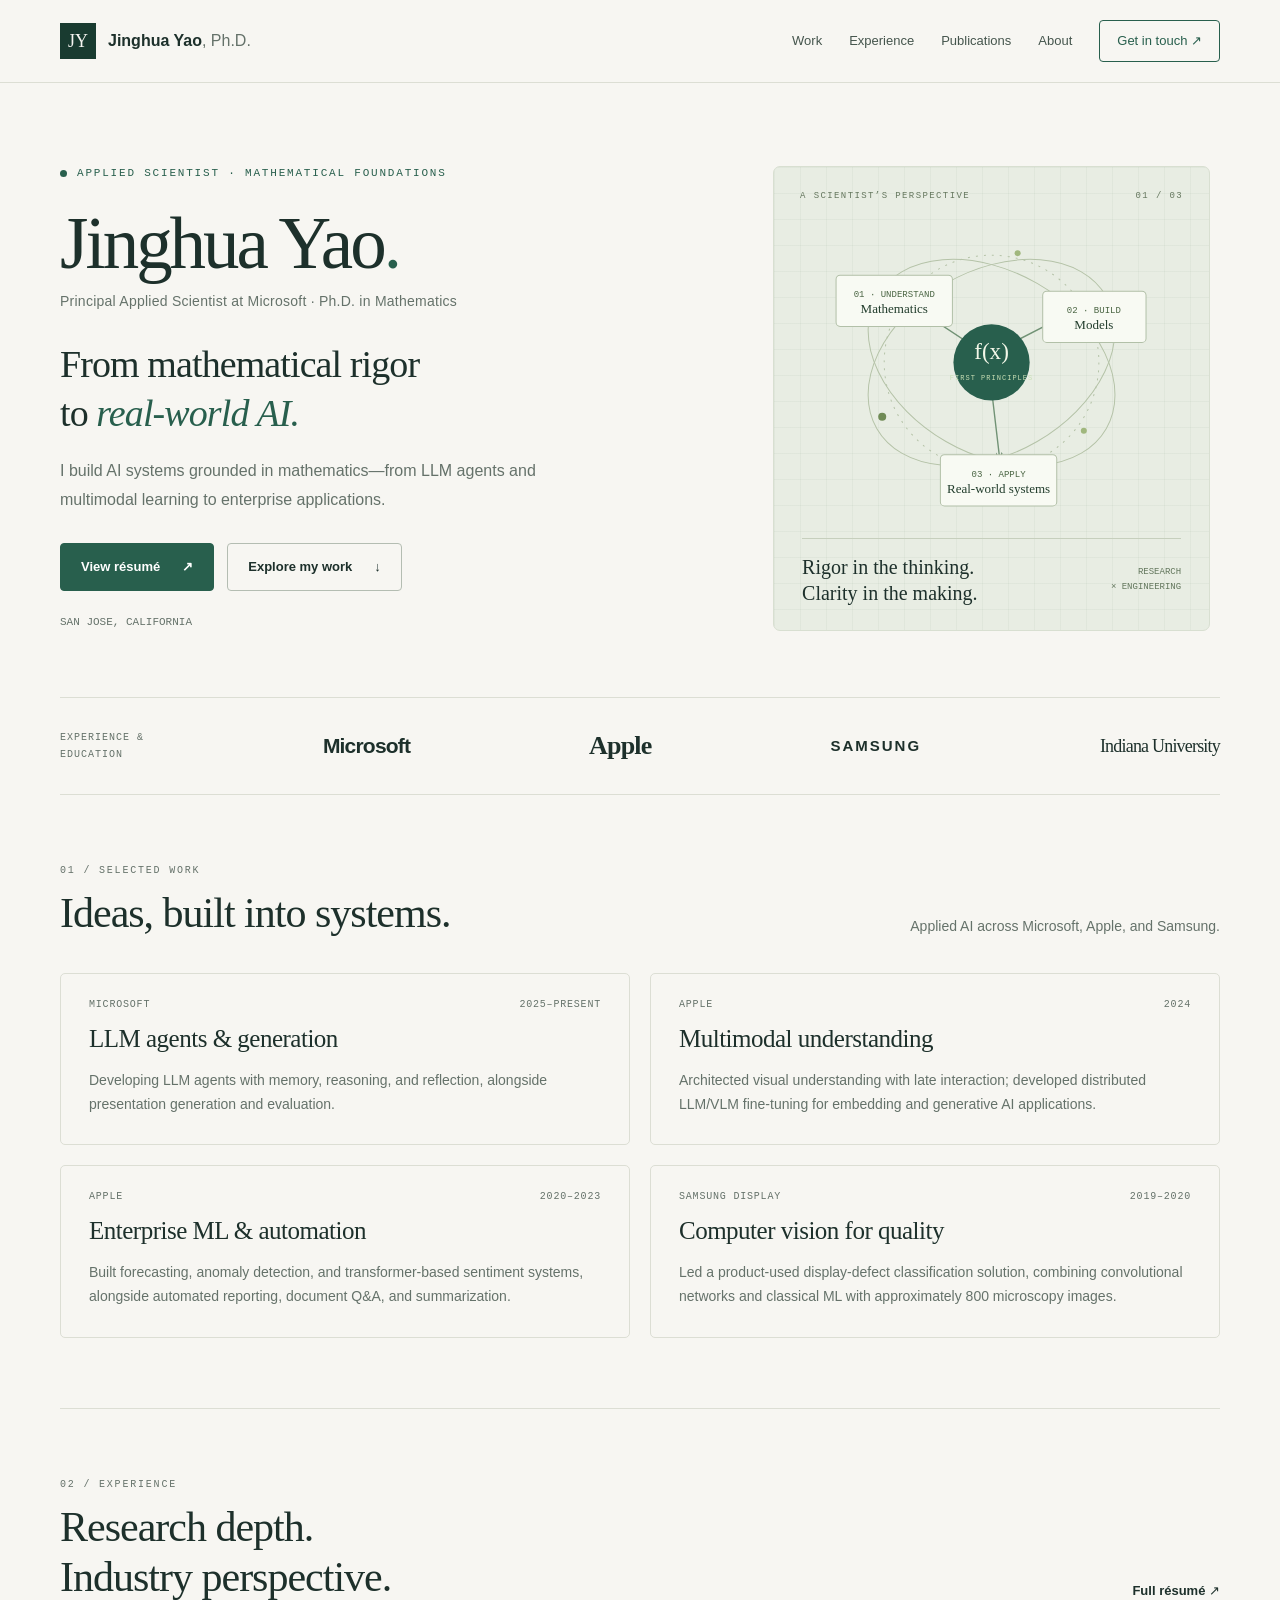
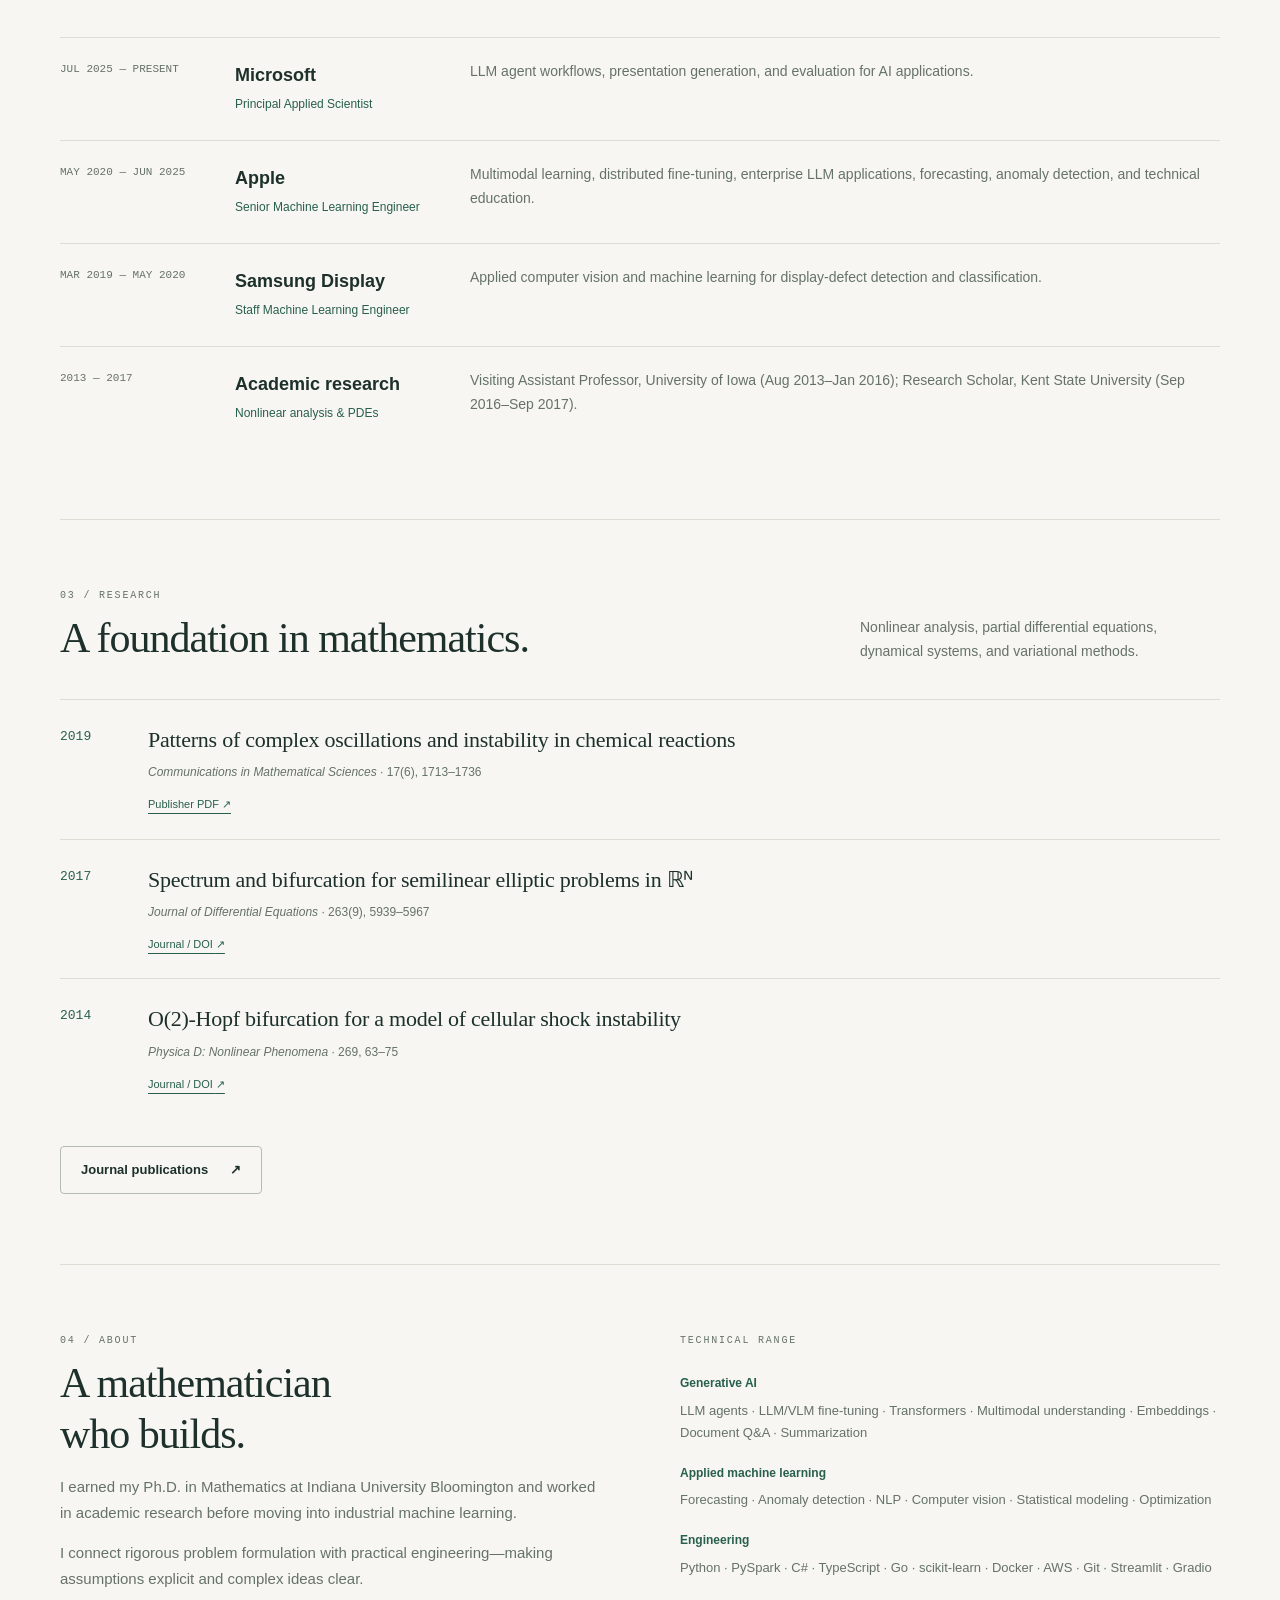
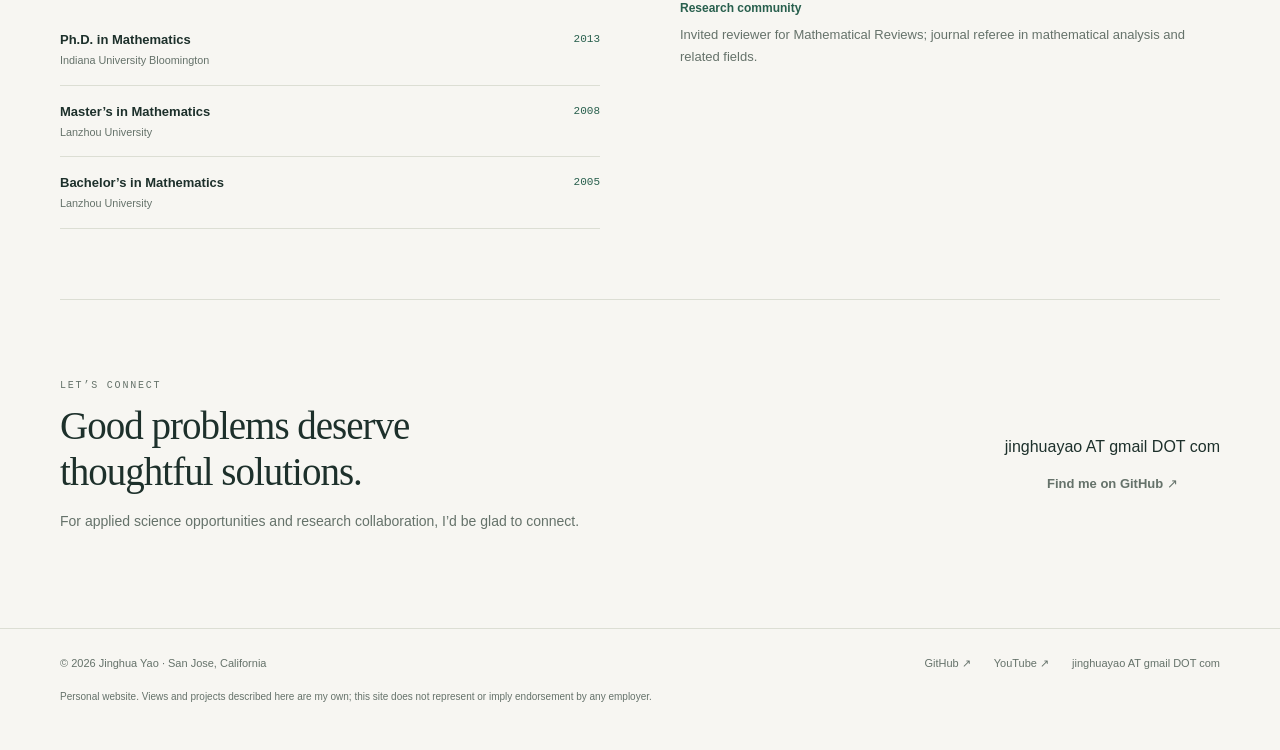
==== commit f95c90e4: "Remove Chinese biography and its entry link" ====
--- a/index.html
+++ b/index.html
@@ -1,5 +1,5 @@
 <!doctype html>
-<html lang="en"><head><meta charset="utf-8"><meta name="viewport" content="width=device-width,initial-scale=1"><meta name="theme-color" content="#193b30"><meta name="description" content="Principal Applied Scientist with experience at Microsoft, Apple, and Samsung. LLM agents, multimodal learning, applied ML, and mathematical research."><meta name="author" content="Jinghua Yao"><title>Jinghua Yao, Ph.D. — Applied Science &amp; AI</title><link rel="icon" type="image/svg+xml" href="assets/favicon.svg"><link rel="stylesheet" href="assets/styles.css"><meta property="og:type" content="website"><meta property="og:title" content="Jinghua Yao, Ph.D. — Applied Science &amp; AI"><meta property="og:description" content="Principal Applied Scientist with experience at Microsoft, Apple, and Samsung. LLM agents, multimodal learning, applied ML, and mathematical research."><meta property="og:site_name" content="Jinghua Yao"><meta name="twitter:card" content="summary"><script defer src="assets/main.js"></script></head><body><a class="skip" href="#main">Skip to content</a><header><div class="wrap nav"><a class="brand" href="index.html" aria-label="Jinghua Yao, home"><span class="monogram" aria-hidden="true">JY</span><span>Jinghua Yao<span style="font-weight:400;color:var(--muted)">, Ph.D.</span></span></a><button class="menu-toggle" aria-expanded="false" aria-controls="site-nav">Menu</button><nav class="nav-links" id="site-nav" aria-label="Main navigation"><a href="index.html#work">Work</a><a href="index.html#experience">Experience</a><a href="publications.html">Publications</a><a href="index.html#about">About</a><a href="index.html#contact" class="nav-contact">Get in touch <span aria-hidden="true">↗</span></a></nav></div></header><main id="main"><div class="wrap"><section class="hero" aria-labelledby="name"><div><div class="eyebrow">Applied scientist · Mathematical foundations</div><h1 class="name" id="name">Jinghua Yao<span style="color:var(--green)">.</span></h1><div class="credentials">Principal Applied Scientist at Microsoft · Ph.D. in Mathematics</div><h2>From mathematical rigor<br>to <em>real-world AI.</em></h2><p class="hero-copy">I build AI systems grounded in mathematics—from LLM agents and multimodal learning to enterprise applications.</p><div class="actions"><a class="button" href="resume.html" target="_blank" rel="noopener">View résumé <span aria-hidden="true">↗</span></a><a class="button secondary" href="#work">Explore my work <span aria-hidden="true">↓</span></a></div><div class="location">SAN JOSE, CALIFORNIA · <a href="#about-zh" lang="zh-CN">中文简介</a></div></div><div class="hero-art" role="img" aria-label="Mathematical foundations connecting to model development and applied AI systems"><div class="art-top"><span>A SCIENTIST’S PERSPECTIVE</span><span>01 / 03</span></div><svg viewBox="0 0 400 360" aria-hidden="true"><defs><marker id="arrow" viewBox="0 0 10 10" refX="8" refY="5" markerWidth="5" markerHeight="5" orient="auto-start-reverse"><path d="M0 0L10 5L0 10" fill="none" stroke="#648567" stroke-width="1.5"/></marker></defs><g fill="none" stroke="#b5c3a8" stroke-width="1"><ellipse cx="200" cy="158" rx="132" ry="91" transform="rotate(-30 200 158)"/><ellipse cx="200" cy="158" rx="132" ry="91" transform="rotate(30 200 158)"/><circle cx="200" cy="158" r="107" stroke-dasharray="2 6"/></g><path d="M134 110L196 151L270 113M196 151L208 253" stroke="#719275" stroke-width="1.4" fill="none" marker-end="url(#arrow)"/><circle cx="200" cy="158" r="38" fill="#285f4d"/><text x="200" y="155" fill="#f3f7e8" font-family="Georgia,serif" font-size="23" text-anchor="middle">f(x)</text><text x="200" y="175" fill="#c9dfb5" font-family="monospace" font-size="7" letter-spacing="1" text-anchor="middle">FIRST PRINCIPLES</text><rect x="45" y="71" width="116" height="51" rx="4" fill="#f8faf3" stroke="#b2c0a8"/><text x="103" y="93" font-family="monospace" font-size="9" fill="#496442" text-anchor="middle">01 · UNDERSTAND</text><text x="103" y="109" font-family="Georgia,serif" font-size="13" fill="#213c2b" text-anchor="middle">Mathematics</text><rect x="251" y="87" width="103" height="51" rx="4" fill="#f8faf3" stroke="#b2c0a8"/><text x="302" y="109" font-family="monospace" font-size="9" fill="#496442" text-anchor="middle">02 · BUILD</text><text x="302" y="125" font-family="Georgia,serif" font-size="13" fill="#213c2b" text-anchor="middle">Models</text><rect x="149" y="250" width="116" height="51" rx="4" fill="#f8faf3" stroke="#b2c0a8"/><text x="207" y="272" font-family="monospace" font-size="9" fill="#496442" text-anchor="middle">03 · APPLY</text><text x="207" y="288" font-family="Georgia,serif" font-size="13" fill="#213c2b" text-anchor="middle">Real-world systems</text><circle cx="91" cy="212" r="4" fill="#708b56"/><circle cx="292" cy="226" r="3" fill="#a0b77d"/><circle cx="226" cy="49" r="3" fill="#a0b77d"/></svg><div class="art-caption"><span>Rigor in the thinking.<br>Clarity in the making.</span><small>RESEARCH<br>× ENGINEERING</small></div></div></section><div class="employers" aria-label="Industry and academic background"><span class="label">Experience &amp;<br>education</span><span class="company">Microsoft</span><span class="company apple">Apple</span><span class="company samsung">SAMSUNG</span><span class="company iu">Indiana University</span></div>
+<html lang="en"><head><meta charset="utf-8"><meta name="viewport" content="width=device-width,initial-scale=1"><meta name="theme-color" content="#193b30"><meta name="description" content="Principal Applied Scientist with experience at Microsoft, Apple, and Samsung. LLM agents, multimodal learning, applied ML, and mathematical research."><meta name="author" content="Jinghua Yao"><title>Jinghua Yao, Ph.D. — Applied Science &amp; AI</title><link rel="icon" type="image/svg+xml" href="assets/favicon.svg"><link rel="stylesheet" href="assets/styles.css"><meta property="og:type" content="website"><meta property="og:title" content="Jinghua Yao, Ph.D. — Applied Science &amp; AI"><meta property="og:description" content="Principal Applied Scientist with experience at Microsoft, Apple, and Samsung. LLM agents, multimodal learning, applied ML, and mathematical research."><meta property="og:site_name" content="Jinghua Yao"><meta name="twitter:card" content="summary"><script defer src="assets/main.js"></script></head><body><a class="skip" href="#main">Skip to content</a><header><div class="wrap nav"><a class="brand" href="index.html" aria-label="Jinghua Yao, home"><span class="monogram" aria-hidden="true">JY</span><span>Jinghua Yao<span style="font-weight:400;color:var(--muted)">, Ph.D.</span></span></a><button class="menu-toggle" aria-expanded="false" aria-controls="site-nav">Menu</button><nav class="nav-links" id="site-nav" aria-label="Main navigation"><a href="index.html#work">Work</a><a href="index.html#experience">Experience</a><a href="publications.html">Publications</a><a href="index.html#about">About</a><a href="index.html#contact" class="nav-contact">Get in touch <span aria-hidden="true">↗</span></a></nav></div></header><main id="main"><div class="wrap"><section class="hero" aria-labelledby="name"><div><div class="eyebrow">Applied scientist · Mathematical foundations</div><h1 class="name" id="name">Jinghua Yao<span style="color:var(--green)">.</span></h1><div class="credentials">Principal Applied Scientist at Microsoft · Ph.D. in Mathematics</div><h2>From mathematical rigor<br>to <em>real-world AI.</em></h2><p class="hero-copy">I build AI systems grounded in mathematics—from LLM agents and multimodal learning to enterprise applications.</p><div class="actions"><a class="button" href="resume.html" target="_blank" rel="noopener">View résumé <span aria-hidden="true">↗</span></a><a class="button secondary" href="#work">Explore my work <span aria-hidden="true">↓</span></a></div><div class="location">SAN JOSE, CALIFORNIA</div></div><div class="hero-art" role="img" aria-label="Mathematical foundations connecting to model development and applied AI systems"><div class="art-top"><span>A SCIENTIST’S PERSPECTIVE</span><span>01 / 03</span></div><svg viewBox="0 0 400 360" aria-hidden="true"><defs><marker id="arrow" viewBox="0 0 10 10" refX="8" refY="5" markerWidth="5" markerHeight="5" orient="auto-start-reverse"><path d="M0 0L10 5L0 10" fill="none" stroke="#648567" stroke-width="1.5"/></marker></defs><g fill="none" stroke="#b5c3a8" stroke-width="1"><ellipse cx="200" cy="158" rx="132" ry="91" transform="rotate(-30 200 158)"/><ellipse cx="200" cy="158" rx="132" ry="91" transform="rotate(30 200 158)"/><circle cx="200" cy="158" r="107" stroke-dasharray="2 6"/></g><path d="M134 110L196 151L270 113M196 151L208 253" stroke="#719275" stroke-width="1.4" fill="none" marker-end="url(#arrow)"/><circle cx="200" cy="158" r="38" fill="#285f4d"/><text x="200" y="155" fill="#f3f7e8" font-family="Georgia,serif" font-size="23" text-anchor="middle">f(x)</text><text x="200" y="175" fill="#c9dfb5" font-family="monospace" font-size="7" letter-spacing="1" text-anchor="middle">FIRST PRINCIPLES</text><rect x="45" y="71" width="116" height="51" rx="4" fill="#f8faf3" stroke="#b2c0a8"/><text x="103" y="93" font-family="monospace" font-size="9" fill="#496442" text-anchor="middle">01 · UNDERSTAND</text><text x="103" y="109" font-family="Georgia,serif" font-size="13" fill="#213c2b" text-anchor="middle">Mathematics</text><rect x="251" y="87" width="103" height="51" rx="4" fill="#f8faf3" stroke="#b2c0a8"/><text x="302" y="109" font-family="monospace" font-size="9" fill="#496442" text-anchor="middle">02 · BUILD</text><text x="302" y="125" font-family="Georgia,serif" font-size="13" fill="#213c2b" text-anchor="middle">Models</text><rect x="149" y="250" width="116" height="51" rx="4" fill="#f8faf3" stroke="#b2c0a8"/><text x="207" y="272" font-family="monospace" font-size="9" fill="#496442" text-anchor="middle">03 · APPLY</text><text x="207" y="288" font-family="Georgia,serif" font-size="13" fill="#213c2b" text-anchor="middle">Real-world systems</text><circle cx="91" cy="212" r="4" fill="#708b56"/><circle cx="292" cy="226" r="3" fill="#a0b77d"/><circle cx="226" cy="49" r="3" fill="#a0b77d"/></svg><div class="art-caption"><span>Rigor in the thinking.<br>Clarity in the making.</span><small>RESEARCH<br>× ENGINEERING</small></div></div></section><div class="employers" aria-label="Industry and academic background"><span class="label">Experience &amp;<br>education</span><span class="company">Microsoft</span><span class="company apple">Apple</span><span class="company samsung">SAMSUNG</span><span class="company iu">Indiana University</span></div>
 <section class="section" id="work" aria-labelledby="work-title"><div class="section-heading"><div><div class="kicker">01 / Selected work</div><h2 id="work-title">Ideas, built into systems.</h2></div><p>Applied AI across Microsoft, Apple, and Samsung.</p></div><div class="work-grid">
 <article class="work-card"><div class="work-content"><div class="card-top"><span>Microsoft</span><span>2025–present</span></div><h3>LLM agents &amp; generation</h3><p>Developing LLM agents with memory, reasoning, and reflection, alongside presentation generation and evaluation.</p></div></article>
 <article class="work-card"><div class="work-content"><div class="card-top"><span>Apple</span><span>2024</span></div><h3>Multimodal understanding</h3><p>Architected visual understanding with late interaction; developed distributed LLM/VLM fine-tuning for embedding and generative AI applications.</p></div></article>
@@ -8,5 +8,5 @@
 <section class="section" id="experience" aria-labelledby="experience-title"><div class="section-heading"><div><div class="kicker">02 / Experience</div><h2 id="experience-title">Research depth.<br>Industry perspective.</h2></div><a class="text-link" href="resume.html">Full résumé <span aria-hidden="true">↗</span></a></div><div class="timeline"><div class="timeline-date">JUL 2025 — PRESENT</div><div class="timeline-body"><div><h3>Microsoft</h3><p class="role">Principal Applied Scientist</p></div><p>LLM agent workflows, presentation generation, and evaluation for AI applications.</p></div><div class="timeline-date">MAY 2020 — JUN 2025</div><div class="timeline-body"><div><h3>Apple</h3><p class="role">Senior Machine Learning Engineer</p></div><p>Multimodal learning, distributed fine-tuning, enterprise LLM applications, forecasting, anomaly detection, and technical education.</p></div><div class="timeline-date">MAR 2019 — MAY 2020</div><div class="timeline-body"><div><h3>Samsung Display</h3><p class="role">Staff Machine Learning Engineer</p></div><p>Applied computer vision and machine learning for display-defect detection and classification.</p></div><div class="timeline-date">2013 — 2017</div><div class="timeline-body"><div><h3>Academic research</h3><p class="role">Nonlinear analysis &amp; PDEs</p></div><p>Visiting Assistant Professor, University of Iowa (Aug 2013–Jan 2016); Research Scholar, Kent State University (Sep 2016–Sep 2017).</p></div></div>
 </section>
 <section class="section" id="research" aria-labelledby="research-title"><div class="section-heading"><div><div class="kicker">03 / Research</div><h2 id="research-title">A foundation in mathematics.</h2></div><p>Nonlinear analysis, partial differential equations, dynamical systems, and variational methods.</p></div><div class="publication-list"><article class="pub" id="chemical-reactions" data-year="2019" data-category="Dynamics &amp; bifurcation"><div class="pub-year">2019</div><div><h3><a href="https://intlpress.com/site/pub/files/_fulltext/journals/cms/2019/0017/0006/CMS-2019-0017-0006-a010.pdf" target="_blank" rel="noopener noreferrer">Patterns of complex oscillations and instability in chemical reactions</a></h3><p class="venue"><em>Communications in Mathematical Sciences</em> · 17(6), 1713–1736</p><div class="pub-links"><a href="https://intlpress.com/site/pub/files/_fulltext/journals/cms/2019/0017/0006/CMS-2019-0017-0006-a010.pdf" target="_blank" rel="noopener noreferrer">Publisher PDF <span aria-hidden="true">↗</span></a></div></div></article><article class="pub" id="spectrum-bifurcation" data-year="2017" data-category="Variational methods &amp; PDEs"><div class="pub-year">2017</div><div><h3><a href="https://doi.org/10.1016/j.jde.2017.07.004" target="_blank" rel="noopener noreferrer">Spectrum and bifurcation for semilinear elliptic problems in ℝᴺ</a></h3><p class="venue"><em>Journal of Differential Equations</em> · 263(9), 5939–5967</p><div class="pub-links"><a href="https://doi.org/10.1016/j.jde.2017.07.004" target="_blank" rel="noopener noreferrer">Journal / DOI <span aria-hidden="true">↗</span></a></div></div></article><article class="pub" id="cellular-shock" data-year="2014" data-category="Dynamics &amp; bifurcation"><div class="pub-year">2014</div><div><h3><a href="https://doi.org/10.1016/j.physd.2013.11.005" target="_blank" rel="noopener noreferrer">O(2)-Hopf bifurcation for a model of cellular shock instability</a></h3><p class="venue"><em>Physica D: Nonlinear Phenomena</em> · 269, 63–75</p><div class="pub-links"><a href="https://doi.org/10.1016/j.physd.2013.11.005" target="_blank" rel="noopener noreferrer">Journal / DOI <span aria-hidden="true">↗</span></a></div></div></article></div><div class="actions"><a class="button secondary" href="publications.html">Journal publications <span aria-hidden="true">↗</span></a></div></section>
-<section class="section about" id="about" aria-labelledby="about-title"><div><div class="kicker">04 / About</div><h2 id="about-title">A mathematician<br>who builds.</h2><p>I earned my Ph.D. in Mathematics at Indiana University Bloomington and worked in academic research before moving into industrial machine learning.</p><p>I connect rigorous problem formulation with practical engineering—making assumptions explicit and complex ideas clear.</p><div class="education"><div><span><strong>Ph.D. in Mathematics</strong><small>Indiana University Bloomington</small></span><span class="year">2013</span></div><div><span><strong>Master’s in Mathematics</strong><small>Lanzhou University</small></span><span class="year">2008</span></div><div><span><strong>Bachelor’s in Mathematics</strong><small>Lanzhou University</small></span><span class="year">2005</span></div></div></div><div><div class="kicker">Technical range</div><div class="skills"><h3>Generative AI</h3><p>LLM agents · LLM/VLM fine-tuning · Transformers · Multimodal understanding · Embeddings · Document Q&amp;A · Summarization</p><h3>Applied machine learning</h3><p>Forecasting · Anomaly detection · NLP · Computer vision · Statistical modeling · Optimization</p><h3>Engineering</h3><p>Python · PySpark · C# · TypeScript · Go · scikit-learn · Docker · AWS · Git · Streamlit · Gradio</p><h3>Research community</h3><p>Invited reviewer for Mathematical Reviews; journal referee in mathematical analysis and related fields.</p></div><details class="chinese" id="about-zh" lang="zh-CN"><summary>中文简介 · 姚景华</summary><p>我拥有美国印第安纳大学布卢明顿分校数学博士学位，现任 Microsoft Principal Applied Scientist，曾在 Apple 和 Samsung 从事机器学习研发。</p><p>我的工作涵盖大语言模型智能体、多模态学习、模型微调、自然语言处理、时间序列和计算机视觉。数学研究背景帮助我从问题本质出发，理解模型的假设与边界，并把想法转化为可实现、可评估的系统。</p></details></div></section>
+<section class="section about" id="about" aria-labelledby="about-title"><div><div class="kicker">04 / About</div><h2 id="about-title">A mathematician<br>who builds.</h2><p>I earned my Ph.D. in Mathematics at Indiana University Bloomington and worked in academic research before moving into industrial machine learning.</p><p>I connect rigorous problem formulation with practical engineering—making assumptions explicit and complex ideas clear.</p><div class="education"><div><span><strong>Ph.D. in Mathematics</strong><small>Indiana University Bloomington</small></span><span class="year">2013</span></div><div><span><strong>Master’s in Mathematics</strong><small>Lanzhou University</small></span><span class="year">2008</span></div><div><span><strong>Bachelor’s in Mathematics</strong><small>Lanzhou University</small></span><span class="year">2005</span></div></div></div><div><div class="kicker">Technical range</div><div class="skills"><h3>Generative AI</h3><p>LLM agents · LLM/VLM fine-tuning · Transformers · Multimodal understanding · Embeddings · Document Q&amp;A · Summarization</p><h3>Applied machine learning</h3><p>Forecasting · Anomaly detection · NLP · Computer vision · Statistical modeling · Optimization</p><h3>Engineering</h3><p>Python · PySpark · C# · TypeScript · Go · scikit-learn · Docker · AWS · Git · Streamlit · Gradio</p><h3>Research community</h3><p>Invited reviewer for Mathematical Reviews; journal referee in mathematical analysis and related fields.</p></div></div></section>
 <section class="contact" id="contact" aria-labelledby="contact-title"><div><div class="kicker">Let’s connect</div><h2 id="contact-title">Good problems deserve<br>thoughtful solutions.</h2><p>For applied science opportunities and research collaboration, I’d be glad to connect.</p></div><div class="actions"><span class="email-address">jinghuayao AT gmail DOT com</span><a class="text-link" href="https://github.com/jinghuayao">Find me on GitHub ↗</a></div></section></div></main><footer><div class="wrap"><div class="footer-row"><span>© 2026 Jinghua Yao · San Jose, California</span><div class="footer-links"><a href="https://github.com/jinghuayao">GitHub ↗</a><a href="https://www.youtube.com/@codeyao9796">YouTube ↗</a><span>jinghuayao AT gmail DOT com</span></div></div><p class="footer-note">Personal website. Views and projects described here are my own; this site does not represent or imply endorsement by any employer.</p></div></footer></body></html>
--- a/assets/styles.css
+++ b/assets/styles.css
@@ -1,6 +1,6 @@
 /* No framework, external font, tracking pixel, or runtime dependency. */
 :root{--paper:#f7f6f2;--card:#fffefa;--ink:#1d302b;--muted:#65726a;--green:#285f4d;--deep:#193b30;--line:#dcded4;--lime:#d9efad;--mono:ui-monospace,SFMono-Regular,Consolas,monospace;--sans:Inter,-apple-system,BlinkMacSystemFont,"Segoe UI",Arial,sans-serif;--serif:Georgia,"Times New Roman",serif}
-*{box-sizing:border-box}html{scroll-behavior:smooth;scroll-padding-top:100px}body{margin:0;background:var(--paper);color:var(--ink);font:16px/1.7 var(--sans);-webkit-font-smoothing:antialiased}a{color:inherit;text-decoration-thickness:1px;text-underline-offset:5px}button,input,select{font:inherit}button{cursor:pointer}a:focus-visible,button:focus-visible,input:focus-visible,select:focus-visible,summary:focus-visible{outline:3px solid #c79141;outline-offset:5px}[hidden]{display:none!important}.wrap{width:min(1160px,calc(100% - 80px));margin-inline:auto}.skip{position:absolute;top:-100px;left:15px;z-index:30;background:white;padding:10px}.skip:focus{top:10px}header{position:sticky;top:0;z-index:20;border-bottom:1px solid var(--line);background:#f7f6f2f2;backdrop-filter:blur(16px)}.nav{height:82px;display:flex;align-items:center;justify-content:space-between;gap:28px}.brand{display:flex;gap:12px;align-items:center;text-decoration:none;font-weight:650;white-space:nowrap}.monogram{width:36px;height:36px;display:grid;place-items:center;background:var(--deep);color:var(--paper);font:18px var(--serif)}.nav-links{display:flex;gap:27px;align-items:center}.nav-links a{font-size:13px;text-decoration:none;color:#45554d}.nav-links a:hover,.nav-links a[aria-current=page]{color:var(--green);text-decoration:underline}.nav-links .nav-contact{padding:9px 17px;border:1px solid var(--green);color:var(--green);border-radius:4px}.menu-toggle{display:none;background:none;border:1px solid var(--line);padding:8px 12px;border-radius:4px}.eyebrow{font:11px/1.5 var(--mono);text-transform:uppercase;letter-spacing:1.8px;color:var(--green);display:flex;align-items:center;gap:10px}.eyebrow::before{content:"";width:7px;height:7px;background:var(--green);border-radius:50%;flex-shrink:0}.hero{display:grid;grid-template-columns:1.45fr 1fr;gap:65px;align-items:center;padding:82px 0 65px}.name{font:500 clamp(45px,5.7vw,73px)/1.06 var(--serif);letter-spacing:-3px;margin:23px 0 8px}.credentials{font-size:14px;color:var(--muted);letter-spacing:.25px}.hero h2{font:400 clamp(27px,3vw,38px)/1.3 var(--serif);letter-spacing:-.9px;margin:26px 0 19px}.hero h2 em{color:var(--green);font-weight:400}.hero-copy{max-width:555px;color:var(--muted);font-size:16px;line-height:1.8}.actions{display:flex;gap:13px;align-items:center;flex-wrap:wrap;margin-top:28px}.button{display:inline-flex;gap:22px;align-items:center;justify-content:center;padding:12px 20px;border:1px solid var(--green);border-radius:4px;text-decoration:none;font-size:13px;font-weight:600;background:var(--green);color:white;transition:background .2s,transform .2s}.button:hover{background:var(--deep);transform:translateY(-2px)}.button.secondary{background:transparent;color:var(--ink);border-color:#b4bdb2}.button.secondary:hover{background:#e9ede3}.text-link{font-size:13px;font-weight:550;text-decoration:none}.text-link:hover{text-decoration:underline}.location{margin-top:22px;font-size:11px;font-family:var(--mono);color:var(--muted)}.hero-art{position:relative;background:#e8ede3;border:1px solid #d8dfd1;border-radius:7px;overflow:hidden;aspect-ratio:0.94;max-height:465px}.hero-art::before{content:"";position:absolute;inset:0;background-image:linear-gradient(#b3bfaf25 1px,transparent 1px),linear-gradient(90deg,#b3bfaf25 1px,transparent 1px);background-size:26px 26px}.art-top{position:absolute;top:24px;left:26px;right:26px;display:flex;justify-content:space-between;font:9px var(--mono);letter-spacing:1.4px;color:#65775e}.hero-art svg{position:absolute;width:100%;height:78%;top:8%;left:0}.art-caption{position:absolute;bottom:24px;left:28px;right:28px;border-top:1px solid #c6cfbd;padding-top:15px;display:flex;justify-content:space-between;align-items:center}.art-caption span{font:20px/1.3 var(--serif)}.art-caption small{font:9px/1.6 var(--mono);color:#62765c;text-align:right}.employers{border-top:1px solid var(--line);border-bottom:1px solid var(--line);display:flex;align-items:center;justify-content:space-between;gap:30px;padding:26px 0}.employers .label{font:10px/1.7 var(--mono);color:var(--muted);letter-spacing:1px;max-width:150px;text-transform:uppercase}.company{font-size:21px;letter-spacing:-.8px;font-weight:600}.company.apple{font-family:var(--serif);font-size:26px}.company.samsung{font-size:15px;letter-spacing:2px}.company.iu{font-family:var(--serif);font-size:18px;font-weight:400}.section{padding:70px 0;border-bottom:1px solid var(--line)}.section-heading{display:flex;align-items:flex-end;justify-content:space-between;gap:35px;margin-bottom:35px}.section-heading h2,.about h2,.contact h2{font:400 clamp(30px,3.4vw,42px)/1.2 var(--serif);letter-spacing:-1px;margin:12px 0 0}.section-heading p{max-width:360px;color:var(--muted);font-size:14px;margin:0}.kicker{font:10px var(--mono);letter-spacing:1.8px;color:var(--muted);text-transform:uppercase}.work-grid{display:grid;grid-template-columns:1fr 1fr;gap:20px}.work-card{background:transparent;border:1px solid var(--line);border-radius:5px;overflow:hidden}.work-content{padding:25px 28px 28px}.card-top{display:flex;justify-content:space-between;gap:15px;font:10px var(--mono);text-transform:uppercase;letter-spacing:.8px;color:var(--muted)}.work-content h3{font:400 25px/1.3 var(--serif);letter-spacing:-.5px;margin:13px 0 13px}.work-content p{font-size:14px;color:var(--muted);margin:0}.timeline{display:grid;grid-template-columns:175px 1fr}.timeline-date{padding:25px 0;font:11px var(--mono);color:var(--muted);border-top:1px solid var(--line)}.timeline-body{border-top:1px solid var(--line);padding:22px 0 26px;display:grid;grid-template-columns:210px 1fr;gap:25px}.timeline-body h3{font-size:18px;margin:0}.timeline-body .role{font-size:12px;color:var(--green);margin:3px 0 0}.timeline-body p{font-size:14px;margin:0;color:var(--muted)}.publication-list{display:grid;gap:0}.pub{display:grid;grid-template-columns:65px 1fr;gap:23px;padding:25px 0;border-top:1px solid var(--line)}.pub-year{font:13px var(--mono);padding-top:4px;color:var(--green)}.pub h3{font:400 22px/1.4 var(--serif);margin:0 0 7px;letter-spacing:-.25px}.pub h3 a{text-decoration:none}.pub h3 a:hover{text-decoration:underline}.pub .venue{font-size:12px;color:var(--muted);margin:0}.pub-links{display:flex;flex-wrap:wrap;gap:20px;align-items:center;margin-top:12px}.pub-links a{font-size:11px;color:var(--green)}.pub-note{font-size:11px;color:var(--muted);margin-top:9px}.about{display:grid;grid-template-columns:1fr 1fr;gap:80px}.about p{font-size:15px;color:var(--muted)}.education{margin-top:23px}.education div{padding:15px 0;border-bottom:1px solid var(--line);display:flex;justify-content:space-between;gap:20px;font-size:13px}.education small{display:block;color:var(--muted)}.education .year{font:11px var(--mono);color:var(--green);padding-top:4px}.skills{margin-top:27px}.skills h3{font-size:12px;color:var(--green);margin:19px 0 6px}.skills p{font-size:13px;margin:0}.chinese{margin-top:25px;border:1px solid var(--line);padding:14px 18px;border-radius:4px}.chinese summary{font-size:13px;cursor:pointer}.chinese p{font-size:14px;line-height:1.95}.contact{padding:80px 0;display:flex;align-items:center;justify-content:space-between;gap:45px}.contact h2{font-size:39px}.contact p{color:var(--muted);font-size:14px;max-width:580px}.contact .actions{flex-shrink:0;margin-top:0;flex-direction:column;align-items:stretch}.contact .text-link{text-align:center;color:var(--muted)}footer{border-top:1px solid var(--line);padding:25px 0 35px;font-size:11px;color:var(--muted)}.footer-row{display:flex;justify-content:space-between;gap:20px;align-items:center}.footer-links{display:flex;gap:23px}.footer-links a{text-decoration:none}.footer-note{font-size:10px;margin-top:15px;max-width:800px}.research-hero{padding:70px 0 35px;max-width:820px}.research-hero h1{font:55px/1.1 var(--serif);letter-spacing:-2px;margin:18px 0}.research-hero p{color:var(--muted);font-size:15px}.research-list{padding-bottom:30px}
+*{box-sizing:border-box}html{scroll-behavior:smooth;scroll-padding-top:100px}body{margin:0;background:var(--paper);color:var(--ink);font:16px/1.7 var(--sans);-webkit-font-smoothing:antialiased}a{color:inherit;text-decoration-thickness:1px;text-underline-offset:5px}button,input,select{font:inherit}button{cursor:pointer}a:focus-visible,button:focus-visible,input:focus-visible,select:focus-visible,summary:focus-visible{outline:3px solid #c79141;outline-offset:5px}[hidden]{display:none!important}.wrap{width:min(1160px,calc(100% - 80px));margin-inline:auto}.skip{position:absolute;top:-100px;left:15px;z-index:30;background:white;padding:10px}.skip:focus{top:10px}header{position:sticky;top:0;z-index:20;border-bottom:1px solid var(--line);background:#f7f6f2f2;backdrop-filter:blur(16px)}.nav{height:82px;display:flex;align-items:center;justify-content:space-between;gap:28px}.brand{display:flex;gap:12px;align-items:center;text-decoration:none;font-weight:650;white-space:nowrap}.monogram{width:36px;height:36px;display:grid;place-items:center;background:var(--deep);color:var(--paper);font:18px var(--serif)}.nav-links{display:flex;gap:27px;align-items:center}.nav-links a{font-size:13px;text-decoration:none;color:#45554d}.nav-links a:hover,.nav-links a[aria-current=page]{color:var(--green);text-decoration:underline}.nav-links .nav-contact{padding:9px 17px;border:1px solid var(--green);color:var(--green);border-radius:4px}.menu-toggle{display:none;background:none;border:1px solid var(--line);padding:8px 12px;border-radius:4px}.eyebrow{font:11px/1.5 var(--mono);text-transform:uppercase;letter-spacing:1.8px;color:var(--green);display:flex;align-items:center;gap:10px}.eyebrow::before{content:"";width:7px;height:7px;background:var(--green);border-radius:50%;flex-shrink:0}.hero{display:grid;grid-template-columns:1.45fr 1fr;gap:65px;align-items:center;padding:82px 0 65px}.name{font:500 clamp(45px,5.7vw,73px)/1.06 var(--serif);letter-spacing:-3px;margin:23px 0 8px}.credentials{font-size:14px;color:var(--muted);letter-spacing:.25px}.hero h2{font:400 clamp(27px,3vw,38px)/1.3 var(--serif);letter-spacing:-.9px;margin:26px 0 19px}.hero h2 em{color:var(--green);font-weight:400}.hero-copy{max-width:555px;color:var(--muted);font-size:16px;line-height:1.8}.actions{display:flex;gap:13px;align-items:center;flex-wrap:wrap;margin-top:28px}.button{display:inline-flex;gap:22px;align-items:center;justify-content:center;padding:12px 20px;border:1px solid var(--green);border-radius:4px;text-decoration:none;font-size:13px;font-weight:600;background:var(--green);color:white;transition:background .2s,transform .2s}.button:hover{background:var(--deep);transform:translateY(-2px)}.button.secondary{background:transparent;color:var(--ink);border-color:#b4bdb2}.button.secondary:hover{background:#e9ede3}.text-link{font-size:13px;font-weight:550;text-decoration:none}.text-link:hover{text-decoration:underline}.location{margin-top:22px;font-size:11px;font-family:var(--mono);color:var(--muted)}.hero-art{position:relative;background:#e8ede3;border:1px solid #d8dfd1;border-radius:7px;overflow:hidden;aspect-ratio:0.94;max-height:465px}.hero-art::before{content:"";position:absolute;inset:0;background-image:linear-gradient(#b3bfaf25 1px,transparent 1px),linear-gradient(90deg,#b3bfaf25 1px,transparent 1px);background-size:26px 26px}.art-top{position:absolute;top:24px;left:26px;right:26px;display:flex;justify-content:space-between;font:9px var(--mono);letter-spacing:1.4px;color:#65775e}.hero-art svg{position:absolute;width:100%;height:78%;top:8%;left:0}.art-caption{position:absolute;bottom:24px;left:28px;right:28px;border-top:1px solid #c6cfbd;padding-top:15px;display:flex;justify-content:space-between;align-items:center}.art-caption span{font:20px/1.3 var(--serif)}.art-caption small{font:9px/1.6 var(--mono);color:#62765c;text-align:right}.employers{border-top:1px solid var(--line);border-bottom:1px solid var(--line);display:flex;align-items:center;justify-content:space-between;gap:30px;padding:26px 0}.employers .label{font:10px/1.7 var(--mono);color:var(--muted);letter-spacing:1px;max-width:150px;text-transform:uppercase}.company{font-size:21px;letter-spacing:-.8px;font-weight:600}.company.apple{font-family:var(--serif);font-size:26px}.company.samsung{font-size:15px;letter-spacing:2px}.company.iu{font-family:var(--serif);font-size:18px;font-weight:400}.section{padding:70px 0;border-bottom:1px solid var(--line)}.section-heading{display:flex;align-items:flex-end;justify-content:space-between;gap:35px;margin-bottom:35px}.section-heading h2,.about h2,.contact h2{font:400 clamp(30px,3.4vw,42px)/1.2 var(--serif);letter-spacing:-1px;margin:12px 0 0}.section-heading p{max-width:360px;color:var(--muted);font-size:14px;margin:0}.kicker{font:10px var(--mono);letter-spacing:1.8px;color:var(--muted);text-transform:uppercase}.work-grid{display:grid;grid-template-columns:1fr 1fr;gap:20px}.work-card{background:transparent;border:1px solid var(--line);border-radius:5px;overflow:hidden}.work-content{padding:25px 28px 28px}.card-top{display:flex;justify-content:space-between;gap:15px;font:10px var(--mono);text-transform:uppercase;letter-spacing:.8px;color:var(--muted)}.work-content h3{font:400 25px/1.3 var(--serif);letter-spacing:-.5px;margin:13px 0 13px}.work-content p{font-size:14px;color:var(--muted);margin:0}.timeline{display:grid;grid-template-columns:175px 1fr}.timeline-date{padding:25px 0;font:11px var(--mono);color:var(--muted);border-top:1px solid var(--line)}.timeline-body{border-top:1px solid var(--line);padding:22px 0 26px;display:grid;grid-template-columns:210px 1fr;gap:25px}.timeline-body h3{font-size:18px;margin:0}.timeline-body .role{font-size:12px;color:var(--green);margin:3px 0 0}.timeline-body p{font-size:14px;margin:0;color:var(--muted)}.publication-list{display:grid;gap:0}.pub{display:grid;grid-template-columns:65px 1fr;gap:23px;padding:25px 0;border-top:1px solid var(--line)}.pub-year{font:13px var(--mono);padding-top:4px;color:var(--green)}.pub h3{font:400 22px/1.4 var(--serif);margin:0 0 7px;letter-spacing:-.25px}.pub h3 a{text-decoration:none}.pub h3 a:hover{text-decoration:underline}.pub .venue{font-size:12px;color:var(--muted);margin:0}.pub-links{display:flex;flex-wrap:wrap;gap:20px;align-items:center;margin-top:12px}.pub-links a{font-size:11px;color:var(--green)}.pub-note{font-size:11px;color:var(--muted);margin-top:9px}.about{display:grid;grid-template-columns:1fr 1fr;gap:80px}.about p{font-size:15px;color:var(--muted)}.education{margin-top:23px}.education div{padding:15px 0;border-bottom:1px solid var(--line);display:flex;justify-content:space-between;gap:20px;font-size:13px}.education small{display:block;color:var(--muted)}.education .year{font:11px var(--mono);color:var(--green);padding-top:4px}.skills{margin-top:27px}.skills h3{font-size:12px;color:var(--green);margin:19px 0 6px}.skills p{font-size:13px;margin:0}.contact{padding:80px 0;display:flex;align-items:center;justify-content:space-between;gap:45px}.contact h2{font-size:39px}.contact p{color:var(--muted);font-size:14px;max-width:580px}.contact .actions{flex-shrink:0;margin-top:0;flex-direction:column;align-items:stretch}.contact .text-link{text-align:center;color:var(--muted)}footer{border-top:1px solid var(--line);padding:25px 0 35px;font-size:11px;color:var(--muted)}.footer-row{display:flex;justify-content:space-between;gap:20px;align-items:center}.footer-links{display:flex;gap:23px}.footer-links a{text-decoration:none}.footer-note{font-size:10px;margin-top:15px;max-width:800px}.research-hero{padding:70px 0 35px;max-width:820px}.research-hero h1{font:55px/1.1 var(--serif);letter-spacing:-2px;margin:18px 0}.research-hero p{color:var(--muted);font-size:15px}.research-list{padding-bottom:30px}
 @media(min-width:1400px){.hero{padding-top:95px;padding-bottom:85px}}
 @media(max-width:1000px){.wrap{width:calc(100% - 48px)}.hero{gap:35px;padding-top:60px}.nav-links{gap:16px}.hero-art{max-height:415px}.timeline{grid-template-columns:150px 1fr}.timeline-body{grid-template-columns:180px 1fr}.about{gap:40px}.contact{gap:20px}}
 @media(max-width:760px){html{scroll-padding-top:86px}.nav{height:auto;min-height:72px;flex-wrap:wrap;padding-block:15px;gap:14px}.brand{font-size:14px}.js .menu-toggle{display:block}.nav-links{width:100%;flex-wrap:wrap;gap:15px;padding-bottom:6px}.js .nav-links{display:none}.js .nav-links.open{display:flex}.nav-links .nav-contact{padding:5px 12px}.hero{grid-template-columns:1fr;padding:48px 0 38px;gap:34px}.name{font-size:58px;letter-spacing:-2px}.hero h2{font-size:34px}.hero-art{aspect-ratio:1.3;max-height:330px}.hero-art svg{width:75%;left:12.5%;height:85%;top:0}.art-top{top:18px}.art-caption{bottom:18px;padding-top:10px}.art-caption span{font-size:17px}.employers{gap:22px;flex-wrap:wrap;justify-content:flex-start}.employers .label{max-width:none;width:100%}.company{font-size:18px}.company.iu{font-size:16px}.section{padding:52px 0}.section-heading{display:block;margin-bottom:26px}.section-heading p{margin-top:18px;max-width:none}.section-heading>.text-link{display:inline-block;margin-top:15px}.work-grid{grid-template-columns:1fr}.work-content{padding:22px}.timeline{grid-template-columns:1fr}.timeline-date{padding:20px 0 6px}.timeline-body{border-top:0;padding-top:0;grid-template-columns:1fr;gap:12px}.about{grid-template-columns:1fr;gap:32px}.contact{display:block;padding:50px 0}.contact .actions{align-items:flex-start;margin-top:25px}.contact h2{font-size:34px}.pub{grid-template-columns:43px 1fr;gap:12px}.pub h3{font-size:20px}.footer-row{align-items:flex-start;flex-direction:column}.research-hero{padding-top:45px}.research-hero h1{font-size:43px}}
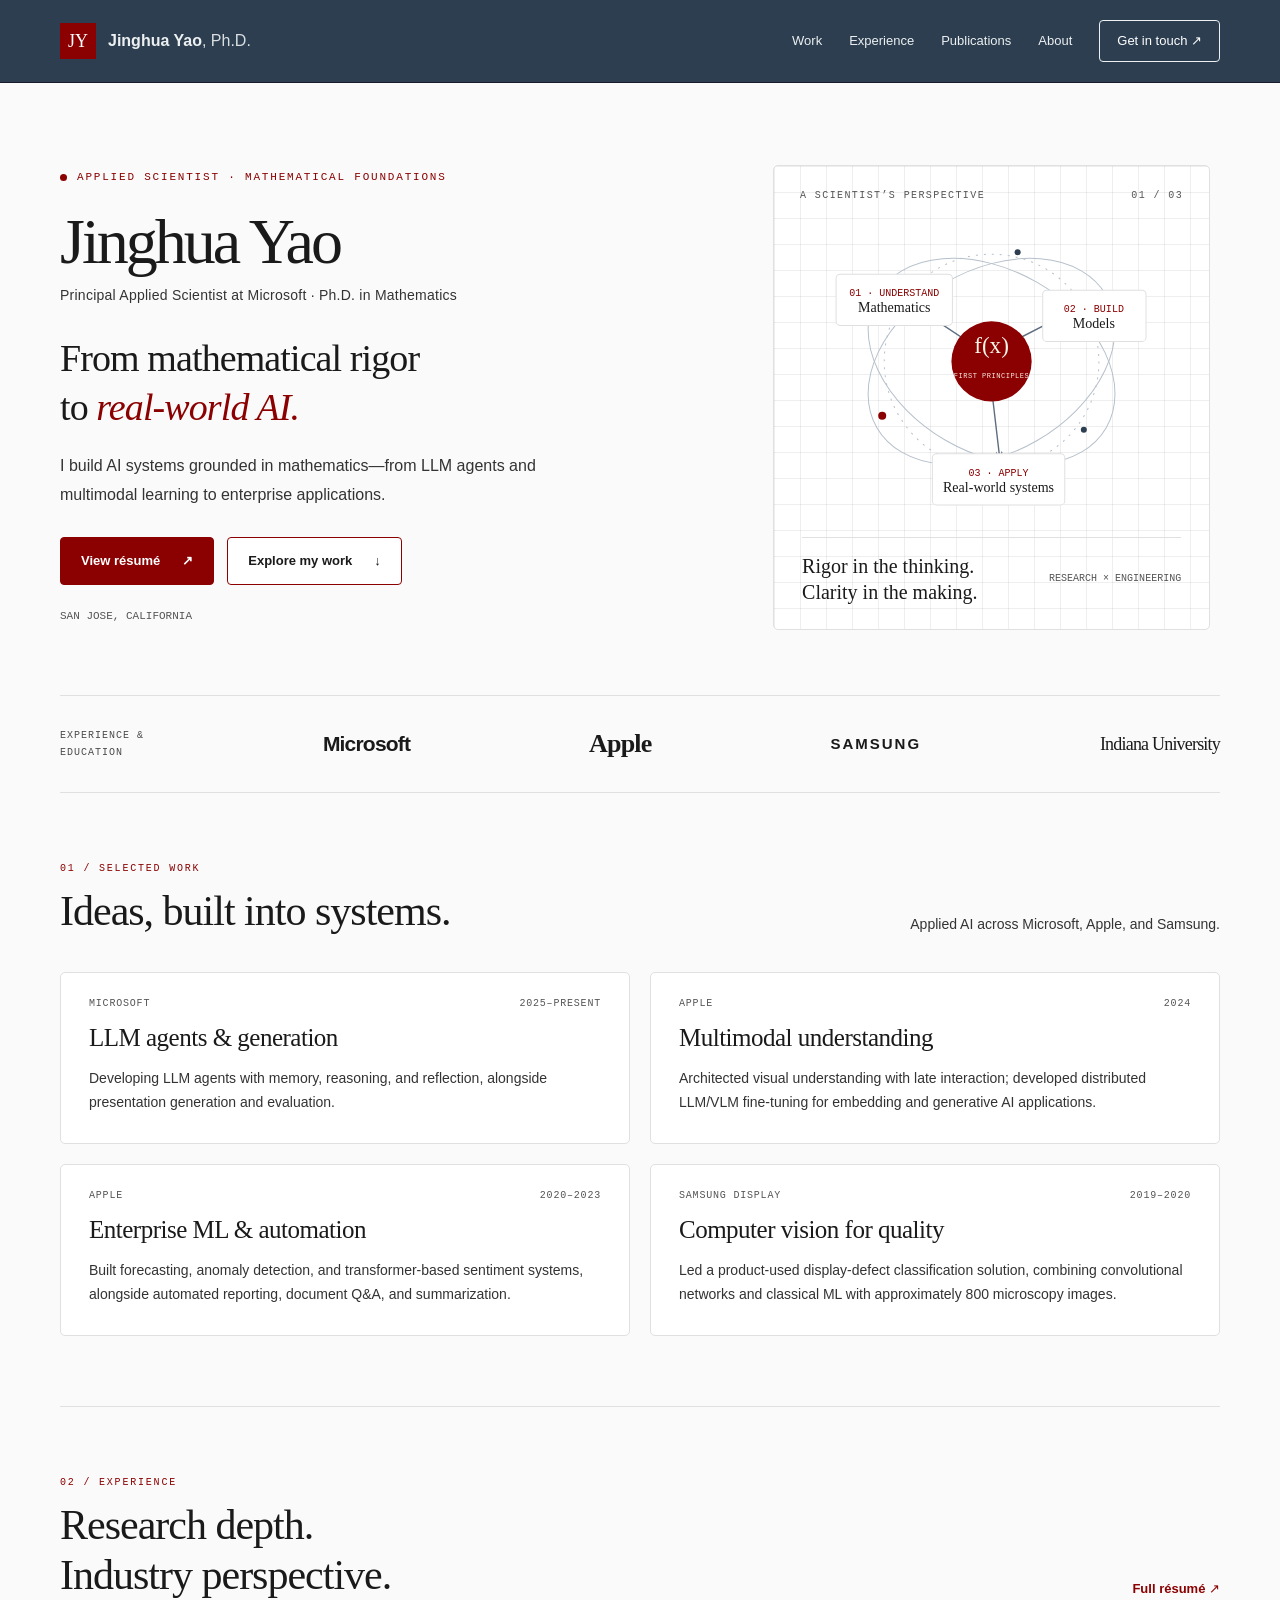
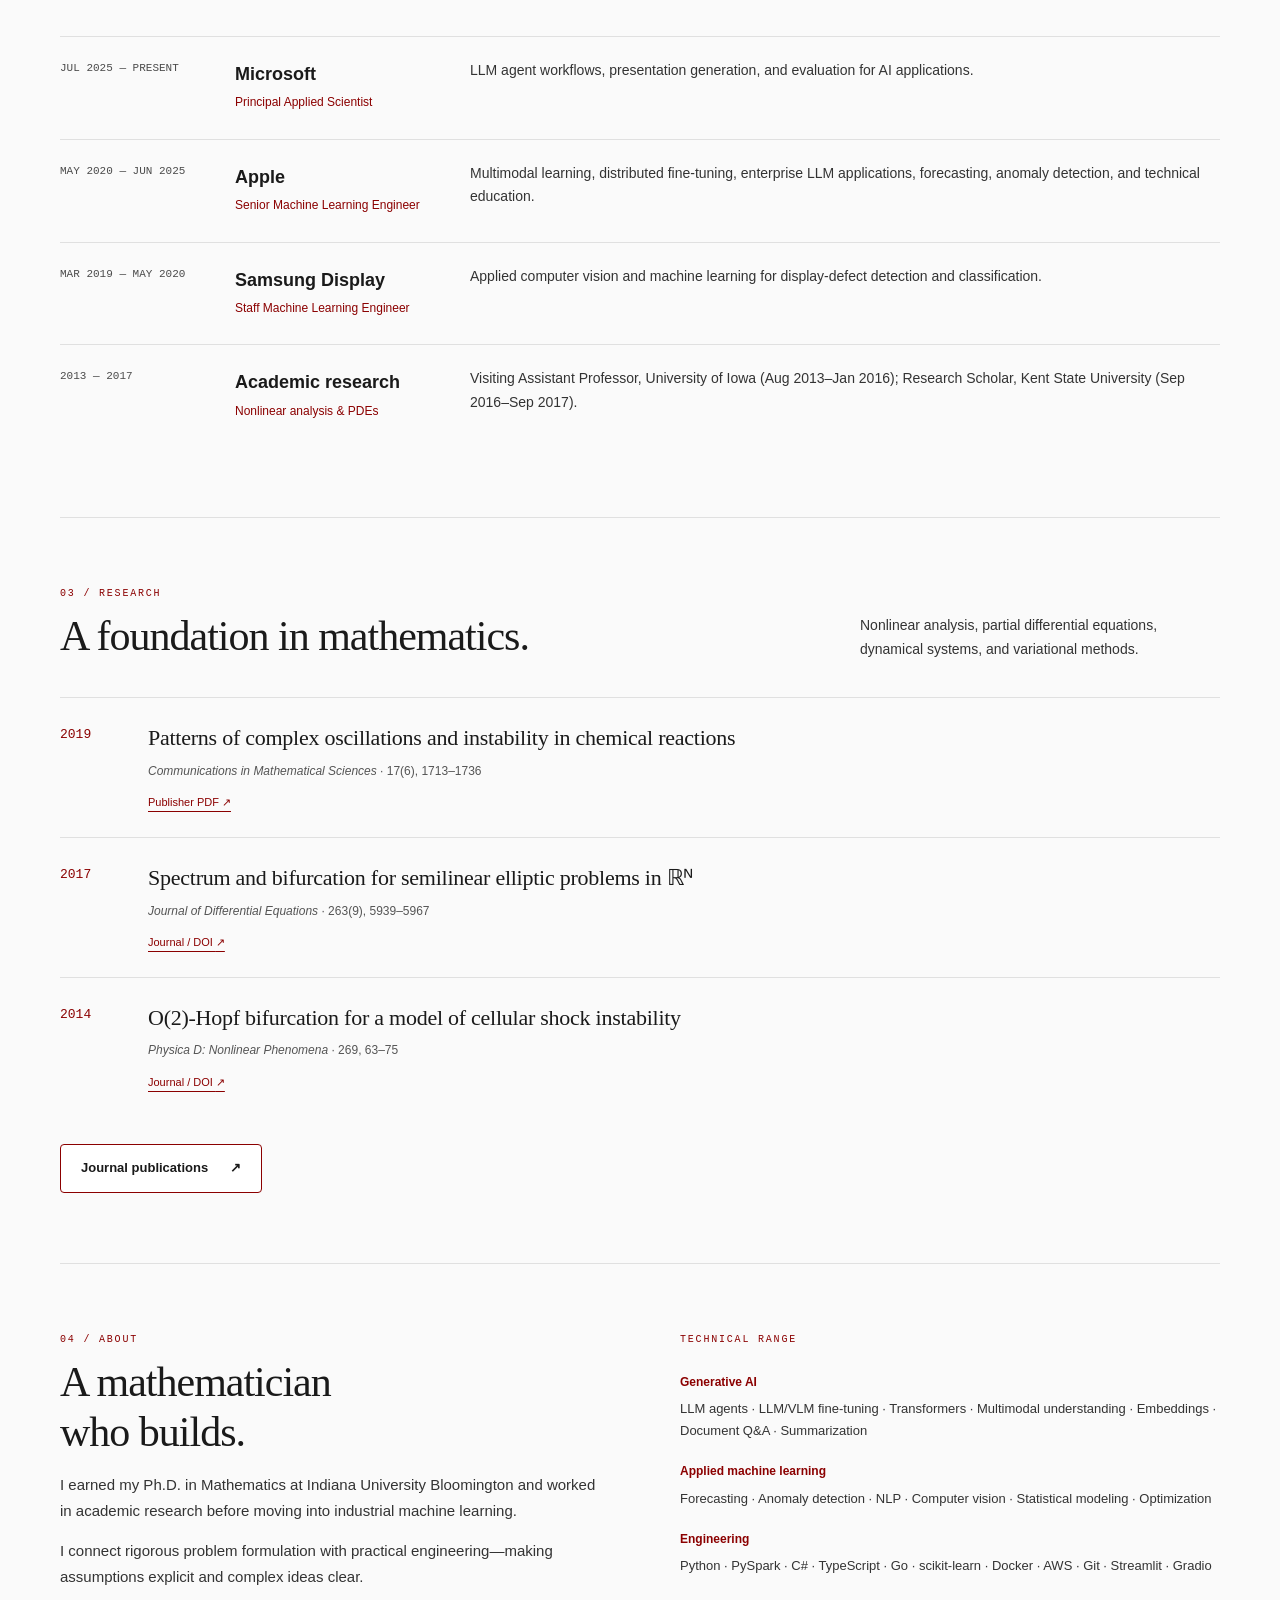
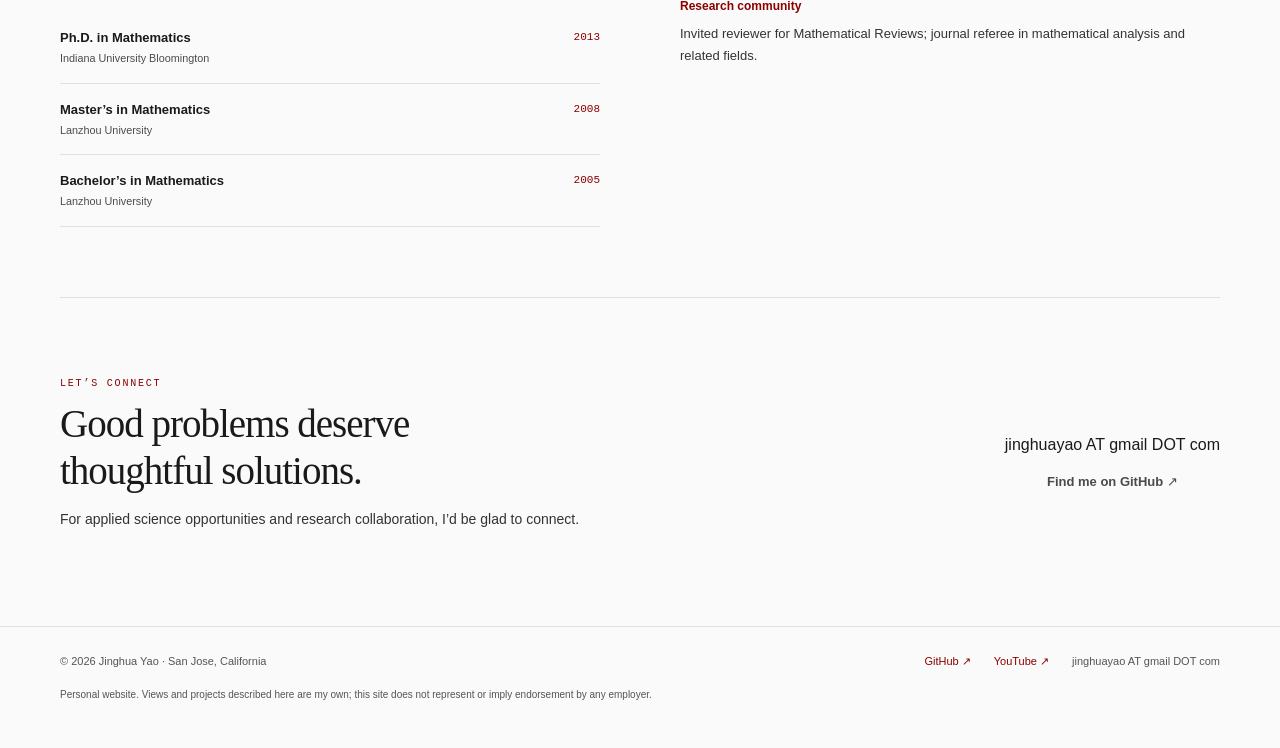
==== commit ee0b1349: "Sync local red redesign: hero name size, hero diagram restyle - Smaller hero name without trailing p" ====
--- a/index.html
+++ b/index.html
@@ -1,5 +1,5 @@
 <!doctype html>
-<html lang="en"><head><meta charset="utf-8"><meta name="viewport" content="width=device-width,initial-scale=1"><meta name="theme-color" content="#193b30"><meta name="description" content="Principal Applied Scientist with experience at Microsoft, Apple, and Samsung. LLM agents, multimodal learning, applied ML, and mathematical research."><meta name="author" content="Jinghua Yao"><title>Jinghua Yao, Ph.D. — Applied Science &amp; AI</title><link rel="icon" type="image/svg+xml" href="assets/favicon.svg"><link rel="stylesheet" href="assets/styles.css"><meta property="og:type" content="website"><meta property="og:title" content="Jinghua Yao, Ph.D. — Applied Science &amp; AI"><meta property="og:description" content="Principal Applied Scientist with experience at Microsoft, Apple, and Samsung. LLM agents, multimodal learning, applied ML, and mathematical research."><meta property="og:site_name" content="Jinghua Yao"><meta name="twitter:card" content="summary"><script defer src="assets/main.js"></script></head><body><a class="skip" href="#main">Skip to content</a><header><div class="wrap nav"><a class="brand" href="index.html" aria-label="Jinghua Yao, home"><span class="monogram" aria-hidden="true">JY</span><span>Jinghua Yao<span style="font-weight:400;color:var(--muted)">, Ph.D.</span></span></a><button class="menu-toggle" aria-expanded="false" aria-controls="site-nav">Menu</button><nav class="nav-links" id="site-nav" aria-label="Main navigation"><a href="index.html#work">Work</a><a href="index.html#experience">Experience</a><a href="publications.html">Publications</a><a href="index.html#about">About</a><a href="index.html#contact" class="nav-contact">Get in touch <span aria-hidden="true">↗</span></a></nav></div></header><main id="main"><div class="wrap"><section class="hero" aria-labelledby="name"><div><div class="eyebrow">Applied scientist · Mathematical foundations</div><h1 class="name" id="name">Jinghua Yao<span style="color:var(--green)">.</span></h1><div class="credentials">Principal Applied Scientist at Microsoft · Ph.D. in Mathematics</div><h2>From mathematical rigor<br>to <em>real-world AI.</em></h2><p class="hero-copy">I build AI systems grounded in mathematics—from LLM agents and multimodal learning to enterprise applications.</p><div class="actions"><a class="button" href="resume.html" target="_blank" rel="noopener">View résumé <span aria-hidden="true">↗</span></a><a class="button secondary" href="#work">Explore my work <span aria-hidden="true">↓</span></a></div><div class="location">SAN JOSE, CALIFORNIA</div></div><div class="hero-art" role="img" aria-label="Mathematical foundations connecting to model development and applied AI systems"><div class="art-top"><span>A SCIENTIST’S PERSPECTIVE</span><span>01 / 03</span></div><svg viewBox="0 0 400 360" aria-hidden="true"><defs><marker id="arrow" viewBox="0 0 10 10" refX="8" refY="5" markerWidth="5" markerHeight="5" orient="auto-start-reverse"><path d="M0 0L10 5L0 10" fill="none" stroke="#648567" stroke-width="1.5"/></marker></defs><g fill="none" stroke="#b5c3a8" stroke-width="1"><ellipse cx="200" cy="158" rx="132" ry="91" transform="rotate(-30 200 158)"/><ellipse cx="200" cy="158" rx="132" ry="91" transform="rotate(30 200 158)"/><circle cx="200" cy="158" r="107" stroke-dasharray="2 6"/></g><path d="M134 110L196 151L270 113M196 151L208 253" stroke="#719275" stroke-width="1.4" fill="none" marker-end="url(#arrow)"/><circle cx="200" cy="158" r="38" fill="#285f4d"/><text x="200" y="155" fill="#f3f7e8" font-family="Georgia,serif" font-size="23" text-anchor="middle">f(x)</text><text x="200" y="175" fill="#c9dfb5" font-family="monospace" font-size="7" letter-spacing="1" text-anchor="middle">FIRST PRINCIPLES</text><rect x="45" y="71" width="116" height="51" rx="4" fill="#f8faf3" stroke="#b2c0a8"/><text x="103" y="93" font-family="monospace" font-size="9" fill="#496442" text-anchor="middle">01 · UNDERSTAND</text><text x="103" y="109" font-family="Georgia,serif" font-size="13" fill="#213c2b" text-anchor="middle">Mathematics</text><rect x="251" y="87" width="103" height="51" rx="4" fill="#f8faf3" stroke="#b2c0a8"/><text x="302" y="109" font-family="monospace" font-size="9" fill="#496442" text-anchor="middle">02 · BUILD</text><text x="302" y="125" font-family="Georgia,serif" font-size="13" fill="#213c2b" text-anchor="middle">Models</text><rect x="149" y="250" width="116" height="51" rx="4" fill="#f8faf3" stroke="#b2c0a8"/><text x="207" y="272" font-family="monospace" font-size="9" fill="#496442" text-anchor="middle">03 · APPLY</text><text x="207" y="288" font-family="Georgia,serif" font-size="13" fill="#213c2b" text-anchor="middle">Real-world systems</text><circle cx="91" cy="212" r="4" fill="#708b56"/><circle cx="292" cy="226" r="3" fill="#a0b77d"/><circle cx="226" cy="49" r="3" fill="#a0b77d"/></svg><div class="art-caption"><span>Rigor in the thinking.<br>Clarity in the making.</span><small>RESEARCH<br>× ENGINEERING</small></div></div></section><div class="employers" aria-label="Industry and academic background"><span class="label">Experience &amp;<br>education</span><span class="company">Microsoft</span><span class="company apple">Apple</span><span class="company samsung">SAMSUNG</span><span class="company iu">Indiana University</span></div>
+<html lang="en"><head><meta charset="utf-8"><meta name="viewport" content="width=device-width,initial-scale=1"><meta name="theme-color" content="#2c3e50"><meta name="description" content="Principal Applied Scientist with experience at Microsoft, Apple, and Samsung. LLM agents, multimodal learning, applied ML, and mathematical research."><meta name="author" content="Jinghua Yao"><title>Jinghua Yao, Ph.D. — Applied Science &amp; AI</title><link rel="icon" type="image/svg+xml" href="assets/favicon.svg"><link rel="stylesheet" href="assets/styles.css"><meta property="og:type" content="website"><meta property="og:title" content="Jinghua Yao, Ph.D. — Applied Science &amp; AI"><meta property="og:description" content="Principal Applied Scientist with experience at Microsoft, Apple, and Samsung. LLM agents, multimodal learning, applied ML, and mathematical research."><meta property="og:site_name" content="Jinghua Yao"><meta name="twitter:card" content="summary"><script defer src="assets/main.js"></script></head><body><a class="skip" href="#main">Skip to content</a><header><div class="wrap nav"><a class="brand" href="index.html" aria-label="Jinghua Yao, home"><span class="monogram" aria-hidden="true">JY</span><span>Jinghua Yao<span style="font-weight:400;color:rgba(236,240,241,.9)">, Ph.D.</span></span></a><button class="menu-toggle" aria-expanded="false" aria-controls="site-nav">Menu</button><nav class="nav-links" id="site-nav" aria-label="Main navigation"><a href="index.html#work">Work</a><a href="index.html#experience">Experience</a><a href="publications.html">Publications</a><a href="index.html#about">About</a><a href="index.html#contact" class="nav-contact">Get in touch <span aria-hidden="true">↗</span></a></nav></div></header><main id="main"><div class="wrap"><section class="hero" aria-labelledby="name"><div><div class="eyebrow">Applied scientist · Mathematical foundations</div><h1 class="name" id="name">Jinghua Yao</h1><div class="credentials">Principal Applied Scientist at Microsoft · Ph.D. in Mathematics</div><h2>From mathematical rigor<br>to <em>real-world AI.</em></h2><p class="hero-copy">I build AI systems grounded in mathematics—from LLM agents and multimodal learning to enterprise applications.</p><div class="actions"><a class="button" href="resume.html" target="_blank" rel="noopener">View résumé <span aria-hidden="true">↗</span></a><a class="button secondary" href="#work">Explore my work <span aria-hidden="true">↓</span></a></div><div class="location">SAN JOSE, CALIFORNIA</div></div><div class="hero-art" role="img" aria-label="Mathematical foundations connecting to model development and applied AI systems"><div class="art-top"><span>A SCIENTIST’S PERSPECTIVE</span><span>01 / 03</span></div><svg viewBox="0 0 400 360" aria-hidden="true"><defs><marker id="arrow" viewBox="0 0 10 10" refX="8" refY="5" markerWidth="5" markerHeight="5" orient="auto-start-reverse"><path d="M0 0L10 5L0 10" fill="none" stroke="#5d6d7e" stroke-width="1.5"/></marker></defs><g fill="none" stroke="#b6c0cb" stroke-width="1"><ellipse cx="200" cy="158" rx="132" ry="91" transform="rotate(-30 200 158)"/><ellipse cx="200" cy="158" rx="132" ry="91" transform="rotate(30 200 158)"/><circle cx="200" cy="158" r="107" stroke-dasharray="2 6"/></g><path d="M134 110L196 151L270 113M196 151L208 253" stroke="#5d6d7e" stroke-width="1.4" fill="none" marker-end="url(#arrow)"/><circle cx="200" cy="158" r="40" fill="#8b0000"/><text x="200" y="150" fill="#f3f7e8" font-family="Georgia,serif" font-size="23" text-anchor="middle">f(x)</text><text x="200" y="174" fill="#f8ece5" font-family="monospace" font-size="7" letter-spacing="0.5" text-anchor="middle">FIRST PRINCIPLES</text><rect x="45" y="71" width="116" height="51" rx="4" fill="#ffffff" stroke="#e0e0e0"/><text x="103" y="93" font-family="monospace" font-size="10" fill="#8b0000" text-anchor="middle">01 · UNDERSTAND</text><text x="103" y="109" font-family="Georgia,serif" font-size="14" fill="#1a1a1a" text-anchor="middle">Mathematics</text><rect x="251" y="87" width="103" height="51" rx="4" fill="#ffffff" stroke="#e0e0e0"/><text x="302" y="109" font-family="monospace" font-size="10" fill="#8b0000" text-anchor="middle">02 · BUILD</text><text x="302" y="125" font-family="Georgia,serif" font-size="14" fill="#1a1a1a" text-anchor="middle">Models</text><rect x="141" y="250" width="132" height="51" rx="4" fill="#ffffff" stroke="#e0e0e0"/><text x="207" y="272" font-family="monospace" font-size="10" fill="#8b0000" text-anchor="middle">03 · APPLY</text><text x="207" y="288" font-family="Georgia,serif" font-size="14" fill="#1a1a1a" text-anchor="middle">Real-world systems</text><circle cx="91" cy="212" r="4" fill="#8b0000"/><circle cx="292" cy="226" r="3" fill="#2c3e50"/><circle cx="226" cy="49" r="3" fill="#2c3e50"/></svg><div class="art-caption"><span>Rigor in the thinking.<br>Clarity in the making.</span><small>RESEARCH × ENGINEERING</small></div></div></section><div class="employers" aria-label="Industry and academic background"><span class="label">Experience &amp;<br>education</span><span class="company">Microsoft</span><span class="company apple">Apple</span><span class="company samsung">SAMSUNG</span><span class="company iu">Indiana University</span></div>
 <section class="section" id="work" aria-labelledby="work-title"><div class="section-heading"><div><div class="kicker">01 / Selected work</div><h2 id="work-title">Ideas, built into systems.</h2></div><p>Applied AI across Microsoft, Apple, and Samsung.</p></div><div class="work-grid">
 <article class="work-card"><div class="work-content"><div class="card-top"><span>Microsoft</span><span>2025–present</span></div><h3>LLM agents &amp; generation</h3><p>Developing LLM agents with memory, reasoning, and reflection, alongside presentation generation and evaluation.</p></div></article>
 <article class="work-card"><div class="work-content"><div class="card-top"><span>Apple</span><span>2024</span></div><h3>Multimodal understanding</h3><p>Architected visual understanding with late interaction; developed distributed LLM/VLM fine-tuning for embedding and generative AI applications.</p></div></article>
--- a/assets/styles.css
+++ b/assets/styles.css
@@ -1,9 +1,41 @@
 /* No framework, external font, tracking pixel, or runtime dependency. */
-:root{--paper:#f7f6f2;--card:#fffefa;--ink:#1d302b;--muted:#65726a;--green:#285f4d;--deep:#193b30;--line:#dcded4;--lime:#d9efad;--mono:ui-monospace,SFMono-Regular,Consolas,monospace;--sans:Inter,-apple-system,BlinkMacSystemFont,"Segoe UI",Arial,sans-serif;--serif:Georgia,"Times New Roman",serif}
-*{box-sizing:border-box}html{scroll-behavior:smooth;scroll-padding-top:100px}body{margin:0;background:var(--paper);color:var(--ink);font:16px/1.7 var(--sans);-webkit-font-smoothing:antialiased}a{color:inherit;text-decoration-thickness:1px;text-underline-offset:5px}button,input,select{font:inherit}button{cursor:pointer}a:focus-visible,button:focus-visible,input:focus-visible,select:focus-visible,summary:focus-visible{outline:3px solid #c79141;outline-offset:5px}[hidden]{display:none!important}.wrap{width:min(1160px,calc(100% - 80px));margin-inline:auto}.skip{position:absolute;top:-100px;left:15px;z-index:30;background:white;padding:10px}.skip:focus{top:10px}header{position:sticky;top:0;z-index:20;border-bottom:1px solid var(--line);background:#f7f6f2f2;backdrop-filter:blur(16px)}.nav{height:82px;display:flex;align-items:center;justify-content:space-between;gap:28px}.brand{display:flex;gap:12px;align-items:center;text-decoration:none;font-weight:650;white-space:nowrap}.monogram{width:36px;height:36px;display:grid;place-items:center;background:var(--deep);color:var(--paper);font:18px var(--serif)}.nav-links{display:flex;gap:27px;align-items:center}.nav-links a{font-size:13px;text-decoration:none;color:#45554d}.nav-links a:hover,.nav-links a[aria-current=page]{color:var(--green);text-decoration:underline}.nav-links .nav-contact{padding:9px 17px;border:1px solid var(--green);color:var(--green);border-radius:4px}.menu-toggle{display:none;background:none;border:1px solid var(--line);padding:8px 12px;border-radius:4px}.eyebrow{font:11px/1.5 var(--mono);text-transform:uppercase;letter-spacing:1.8px;color:var(--green);display:flex;align-items:center;gap:10px}.eyebrow::before{content:"";width:7px;height:7px;background:var(--green);border-radius:50%;flex-shrink:0}.hero{display:grid;grid-template-columns:1.45fr 1fr;gap:65px;align-items:center;padding:82px 0 65px}.name{font:500 clamp(45px,5.7vw,73px)/1.06 var(--serif);letter-spacing:-3px;margin:23px 0 8px}.credentials{font-size:14px;color:var(--muted);letter-spacing:.25px}.hero h2{font:400 clamp(27px,3vw,38px)/1.3 var(--serif);letter-spacing:-.9px;margin:26px 0 19px}.hero h2 em{color:var(--green);font-weight:400}.hero-copy{max-width:555px;color:var(--muted);font-size:16px;line-height:1.8}.actions{display:flex;gap:13px;align-items:center;flex-wrap:wrap;margin-top:28px}.button{display:inline-flex;gap:22px;align-items:center;justify-content:center;padding:12px 20px;border:1px solid var(--green);border-radius:4px;text-decoration:none;font-size:13px;font-weight:600;background:var(--green);color:white;transition:background .2s,transform .2s}.button:hover{background:var(--deep);transform:translateY(-2px)}.button.secondary{background:transparent;color:var(--ink);border-color:#b4bdb2}.button.secondary:hover{background:#e9ede3}.text-link{font-size:13px;font-weight:550;text-decoration:none}.text-link:hover{text-decoration:underline}.location{margin-top:22px;font-size:11px;font-family:var(--mono);color:var(--muted)}.hero-art{position:relative;background:#e8ede3;border:1px solid #d8dfd1;border-radius:7px;overflow:hidden;aspect-ratio:0.94;max-height:465px}.hero-art::before{content:"";position:absolute;inset:0;background-image:linear-gradient(#b3bfaf25 1px,transparent 1px),linear-gradient(90deg,#b3bfaf25 1px,transparent 1px);background-size:26px 26px}.art-top{position:absolute;top:24px;left:26px;right:26px;display:flex;justify-content:space-between;font:9px var(--mono);letter-spacing:1.4px;color:#65775e}.hero-art svg{position:absolute;width:100%;height:78%;top:8%;left:0}.art-caption{position:absolute;bottom:24px;left:28px;right:28px;border-top:1px solid #c6cfbd;padding-top:15px;display:flex;justify-content:space-between;align-items:center}.art-caption span{font:20px/1.3 var(--serif)}.art-caption small{font:9px/1.6 var(--mono);color:#62765c;text-align:right}.employers{border-top:1px solid var(--line);border-bottom:1px solid var(--line);display:flex;align-items:center;justify-content:space-between;gap:30px;padding:26px 0}.employers .label{font:10px/1.7 var(--mono);color:var(--muted);letter-spacing:1px;max-width:150px;text-transform:uppercase}.company{font-size:21px;letter-spacing:-.8px;font-weight:600}.company.apple{font-family:var(--serif);font-size:26px}.company.samsung{font-size:15px;letter-spacing:2px}.company.iu{font-family:var(--serif);font-size:18px;font-weight:400}.section{padding:70px 0;border-bottom:1px solid var(--line)}.section-heading{display:flex;align-items:flex-end;justify-content:space-between;gap:35px;margin-bottom:35px}.section-heading h2,.about h2,.contact h2{font:400 clamp(30px,3.4vw,42px)/1.2 var(--serif);letter-spacing:-1px;margin:12px 0 0}.section-heading p{max-width:360px;color:var(--muted);font-size:14px;margin:0}.kicker{font:10px var(--mono);letter-spacing:1.8px;color:var(--muted);text-transform:uppercase}.work-grid{display:grid;grid-template-columns:1fr 1fr;gap:20px}.work-card{background:transparent;border:1px solid var(--line);border-radius:5px;overflow:hidden}.work-content{padding:25px 28px 28px}.card-top{display:flex;justify-content:space-between;gap:15px;font:10px var(--mono);text-transform:uppercase;letter-spacing:.8px;color:var(--muted)}.work-content h3{font:400 25px/1.3 var(--serif);letter-spacing:-.5px;margin:13px 0 13px}.work-content p{font-size:14px;color:var(--muted);margin:0}.timeline{display:grid;grid-template-columns:175px 1fr}.timeline-date{padding:25px 0;font:11px var(--mono);color:var(--muted);border-top:1px solid var(--line)}.timeline-body{border-top:1px solid var(--line);padding:22px 0 26px;display:grid;grid-template-columns:210px 1fr;gap:25px}.timeline-body h3{font-size:18px;margin:0}.timeline-body .role{font-size:12px;color:var(--green);margin:3px 0 0}.timeline-body p{font-size:14px;margin:0;color:var(--muted)}.publication-list{display:grid;gap:0}.pub{display:grid;grid-template-columns:65px 1fr;gap:23px;padding:25px 0;border-top:1px solid var(--line)}.pub-year{font:13px var(--mono);padding-top:4px;color:var(--green)}.pub h3{font:400 22px/1.4 var(--serif);margin:0 0 7px;letter-spacing:-.25px}.pub h3 a{text-decoration:none}.pub h3 a:hover{text-decoration:underline}.pub .venue{font-size:12px;color:var(--muted);margin:0}.pub-links{display:flex;flex-wrap:wrap;gap:20px;align-items:center;margin-top:12px}.pub-links a{font-size:11px;color:var(--green)}.pub-note{font-size:11px;color:var(--muted);margin-top:9px}.about{display:grid;grid-template-columns:1fr 1fr;gap:80px}.about p{font-size:15px;color:var(--muted)}.education{margin-top:23px}.education div{padding:15px 0;border-bottom:1px solid var(--line);display:flex;justify-content:space-between;gap:20px;font-size:13px}.education small{display:block;color:var(--muted)}.education .year{font:11px var(--mono);color:var(--green);padding-top:4px}.skills{margin-top:27px}.skills h3{font-size:12px;color:var(--green);margin:19px 0 6px}.skills p{font-size:13px;margin:0}.contact{padding:80px 0;display:flex;align-items:center;justify-content:space-between;gap:45px}.contact h2{font-size:39px}.contact p{color:var(--muted);font-size:14px;max-width:580px}.contact .actions{flex-shrink:0;margin-top:0;flex-direction:column;align-items:stretch}.contact .text-link{text-align:center;color:var(--muted)}footer{border-top:1px solid var(--line);padding:25px 0 35px;font-size:11px;color:var(--muted)}.footer-row{display:flex;justify-content:space-between;gap:20px;align-items:center}.footer-links{display:flex;gap:23px}.footer-links a{text-decoration:none}.footer-note{font-size:10px;margin-top:15px;max-width:800px}.research-hero{padding:70px 0 35px;max-width:820px}.research-hero h1{font:55px/1.1 var(--serif);letter-spacing:-2px;margin:18px 0}.research-hero p{color:var(--muted);font-size:15px}.research-list{padding-bottom:30px}
+:root{--paper:#fafafa;--card:#ffffff;--ink:#1a1a1a;--muted:#4b4b4b;--green:#8b0000;--deep:#2c3e50;--line:#e0e0e0;--lime:#d9efad;--mono:ui-monospace,SFMono-Regular,Consolas,monospace;--sans:Inter,-apple-system,BlinkMacSystemFont,"Segoe UI",Arial,sans-serif;--serif:Georgia,"Times New Roman",serif}
+*{box-sizing:border-box}html{scroll-behavior:smooth;scroll-padding-top:100px}body{margin:0;background:var(--paper);color:var(--ink);font:16px/1.7 var(--sans);-webkit-font-smoothing:antialiased}a{color:inherit;text-decoration-thickness:1px;text-underline-offset:5px}button,input,select{font:inherit}button{cursor:pointer}a:focus-visible,button:focus-visible,input:focus-visible,select:focus-visible,summary:focus-visible{outline:3px solid #c79141;outline-offset:5px}[hidden]{display:none!important}.wrap{width:min(1160px,calc(100% - 80px));margin-inline:auto}.skip{position:absolute;top:-100px;left:15px;z-index:30;background:white;padding:10px}.skip:focus{top:10px}header{position:sticky;top:0;z-index:20;border-bottom:1px solid var(--line);background:#f7f6f2f2;backdrop-filter:blur(16px)}.nav{height:82px;display:flex;align-items:center;justify-content:space-between;gap:28px}.brand{display:flex;gap:12px;align-items:center;text-decoration:none;font-weight:650;white-space:nowrap}.monogram{width:36px;height:36px;display:grid;place-items:center;background:var(--deep);color:var(--paper);font:18px var(--serif)}.nav-links{display:flex;gap:27px;align-items:center}.nav-links a{font-size:13px;text-decoration:none;color:#45554d}.nav-links a:hover,.nav-links a[aria-current=page]{color:var(--green);text-decoration:underline}.nav-links .nav-contact{padding:9px 17px;border:1px solid var(--green);color:var(--green);border-radius:4px}.menu-toggle{display:none;background:none;border:1px solid var(--line);padding:8px 12px;border-radius:4px}.eyebrow{font:11px/1.5 var(--mono);text-transform:uppercase;letter-spacing:1.8px;color:var(--green);display:flex;align-items:center;gap:10px}.eyebrow::before{content:"";width:7px;height:7px;background:var(--green);border-radius:50%;flex-shrink:0}.hero{display:grid;grid-template-columns:1.45fr 1fr;gap:65px;align-items:center;padding:82px 0 65px}.name{font:500 clamp(40px,5vw,64px)/1.06 var(--serif);letter-spacing:-3px;margin:23px 0 8px}.credentials{font-size:14px;color:var(--muted);letter-spacing:.25px}.hero h2{font:400 clamp(27px,3vw,38px)/1.3 var(--serif);letter-spacing:-.9px;margin:26px 0 19px}.hero h2 em{color:var(--green);font-weight:400}.hero-copy{max-width:555px;color:var(--muted);font-size:16px;line-height:1.8}.actions{display:flex;gap:13px;align-items:center;flex-wrap:wrap;margin-top:28px}.button{display:inline-flex;gap:22px;align-items:center;justify-content:center;padding:12px 20px;border:1px solid var(--green);border-radius:4px;text-decoration:none;font-size:13px;font-weight:600;background:var(--green);color:white;transition:background .2s,transform .2s}.button:hover{background:var(--deep);transform:translateY(-2px)}.button.secondary{background:transparent;color:var(--ink);border-color:#b4bdb2}.button.secondary:hover{background:#e9ede3}.text-link{font-size:13px;font-weight:550;text-decoration:none}.text-link:hover{text-decoration:underline}.location{margin-top:22px;font-size:11px;font-family:var(--mono);color:var(--muted)}.hero-art{position:relative;background:#fff;border:1px solid var(--line);border-radius:5px;overflow:hidden;aspect-ratio:0.94;max-height:465px}.hero-art::before{content:"";position:absolute;inset:0;background-image:linear-gradient(#1a1a1a12 1px,transparent 1px),linear-gradient(90deg,#1a1a1a12 1px,transparent 1px);background-size:26px 26px}.art-top{position:absolute;top:24px;left:26px;right:26px;display:flex;justify-content:space-between;font:10px var(--mono);letter-spacing:1.4px;color:#555}.hero-art svg{position:absolute;width:100%;height:78%;top:8%;left:0}.art-caption{position:absolute;bottom:24px;left:28px;right:28px;border-top:1px solid var(--line);padding-top:15px;display:flex;justify-content:space-between;align-items:center}.art-caption span{font:20px/1.3 var(--serif)}.art-caption small{font:10px/1.6 var(--mono);color:#555;text-align:right}.employers{border-top:1px solid var(--line);border-bottom:1px solid var(--line);display:flex;align-items:center;justify-content:space-between;gap:30px;padding:26px 0}.employers .label{font:10px/1.7 var(--mono);color:var(--muted);letter-spacing:1px;max-width:150px;text-transform:uppercase}.company{font-size:21px;letter-spacing:-.8px;font-weight:600}.company.apple{font-family:var(--serif);font-size:26px}.company.samsung{font-size:15px;letter-spacing:2px}.company.iu{font-family:var(--serif);font-size:18px;font-weight:400}.section{padding:70px 0;border-bottom:1px solid var(--line)}.section-heading{display:flex;align-items:flex-end;justify-content:space-between;gap:35px;margin-bottom:35px}.section-heading h2,.about h2,.contact h2{font:400 clamp(30px,3.4vw,42px)/1.2 var(--serif);letter-spacing:-1px;margin:12px 0 0}.section-heading p{max-width:360px;color:var(--muted);font-size:14px;margin:0}.kicker{font:10px var(--mono);letter-spacing:1.8px;color:var(--muted);text-transform:uppercase}.work-grid{display:grid;grid-template-columns:1fr 1fr;gap:20px}.work-card{background:transparent;border:1px solid var(--line);border-radius:5px;overflow:hidden}.work-content{padding:25px 28px 28px}.card-top{display:flex;justify-content:space-between;gap:15px;font:10px var(--mono);text-transform:uppercase;letter-spacing:.8px;color:var(--muted)}.work-content h3{font:400 25px/1.3 var(--serif);letter-spacing:-.5px;margin:13px 0 13px}.work-content p{font-size:14px;color:var(--muted);margin:0}.timeline{display:grid;grid-template-columns:175px 1fr}.timeline-date{padding:25px 0;font:11px var(--mono);color:var(--muted);border-top:1px solid var(--line)}.timeline-body{border-top:1px solid var(--line);padding:22px 0 26px;display:grid;grid-template-columns:210px 1fr;gap:25px}.timeline-body h3{font-size:18px;margin:0}.timeline-body .role{font-size:12px;color:var(--green);margin:3px 0 0}.timeline-body p{font-size:14px;margin:0;color:var(--muted)}.publication-list{display:grid;gap:0}.pub{display:grid;grid-template-columns:65px 1fr;gap:23px;padding:25px 0;border-top:1px solid var(--line)}.pub-year{font:13px var(--mono);padding-top:4px;color:var(--green)}.pub h3{font:400 22px/1.4 var(--serif);margin:0 0 7px;letter-spacing:-.25px}.pub h3 a{text-decoration:none}.pub h3 a:hover{text-decoration:underline}.pub .venue{font-size:12px;color:var(--muted);margin:0}.pub-links{display:flex;flex-wrap:wrap;gap:20px;align-items:center;margin-top:12px}.pub-links a{font-size:11px;color:var(--green)}.pub-note{font-size:11px;color:var(--muted);margin-top:9px}.about{display:grid;grid-template-columns:1fr 1fr;gap:80px}.about p{font-size:15px;color:var(--muted)}.education{margin-top:23px}.education div{padding:15px 0;border-bottom:1px solid var(--line);display:flex;justify-content:space-between;gap:20px;font-size:13px}.education small{display:block;color:var(--muted)}.education .year{font:11px var(--mono);color:var(--green);padding-top:4px}.skills{margin-top:27px}.skills h3{font-size:12px;color:var(--green);margin:19px 0 6px}.skills p{font-size:13px;margin:0}.contact{padding:80px 0;display:flex;align-items:center;justify-content:space-between;gap:45px}.contact h2{font-size:39px}.contact p{color:var(--muted);font-size:14px;max-width:580px}.contact .actions{flex-shrink:0;margin-top:0;flex-direction:column;align-items:stretch}.contact .text-link{text-align:center;color:var(--muted)}footer{border-top:1px solid var(--line);padding:25px 0 35px;font-size:11px;color:var(--muted)}.footer-row{display:flex;justify-content:space-between;gap:20px;align-items:center}.footer-links{display:flex;gap:23px}.footer-links a{text-decoration:none}.footer-note{font-size:10px;margin-top:15px;max-width:800px}.research-hero{padding:70px 0 35px;max-width:820px}.research-hero h1{font:55px/1.1 var(--serif);letter-spacing:-2px;margin:18px 0}.research-hero p{color:var(--muted);font-size:15px}.research-list{padding-bottom:30px}
+/* Keep the research/engineering label intact, even when the caption stacks. */
+.art-caption{flex-wrap:wrap;gap:6px 12px}
+.art-caption small{white-space:nowrap;flex-shrink:0;margin-left:auto}
 @media(min-width:1400px){.hero{padding-top:95px;padding-bottom:85px}}
 @media(max-width:1000px){.wrap{width:calc(100% - 48px)}.hero{gap:35px;padding-top:60px}.nav-links{gap:16px}.hero-art{max-height:415px}.timeline{grid-template-columns:150px 1fr}.timeline-body{grid-template-columns:180px 1fr}.about{gap:40px}.contact{gap:20px}}
-@media(max-width:760px){html{scroll-padding-top:86px}.nav{height:auto;min-height:72px;flex-wrap:wrap;padding-block:15px;gap:14px}.brand{font-size:14px}.js .menu-toggle{display:block}.nav-links{width:100%;flex-wrap:wrap;gap:15px;padding-bottom:6px}.js .nav-links{display:none}.js .nav-links.open{display:flex}.nav-links .nav-contact{padding:5px 12px}.hero{grid-template-columns:1fr;padding:48px 0 38px;gap:34px}.name{font-size:58px;letter-spacing:-2px}.hero h2{font-size:34px}.hero-art{aspect-ratio:1.3;max-height:330px}.hero-art svg{width:75%;left:12.5%;height:85%;top:0}.art-top{top:18px}.art-caption{bottom:18px;padding-top:10px}.art-caption span{font-size:17px}.employers{gap:22px;flex-wrap:wrap;justify-content:flex-start}.employers .label{max-width:none;width:100%}.company{font-size:18px}.company.iu{font-size:16px}.section{padding:52px 0}.section-heading{display:block;margin-bottom:26px}.section-heading p{margin-top:18px;max-width:none}.section-heading>.text-link{display:inline-block;margin-top:15px}.work-grid{grid-template-columns:1fr}.work-content{padding:22px}.timeline{grid-template-columns:1fr}.timeline-date{padding:20px 0 6px}.timeline-body{border-top:0;padding-top:0;grid-template-columns:1fr;gap:12px}.about{grid-template-columns:1fr;gap:32px}.contact{display:block;padding:50px 0}.contact .actions{align-items:flex-start;margin-top:25px}.contact h2{font-size:34px}.pub{grid-template-columns:43px 1fr;gap:12px}.pub h3{font-size:20px}.footer-row{align-items:flex-start;flex-direction:column}.research-hero{padding-top:45px}.research-hero h1{font-size:43px}}
-@media(max-width:380px){.wrap{width:calc(100% - 32px)}.name{font-size:49px}.hero h2{font-size:30px}}
+@media(max-width:760px){html{scroll-padding-top:86px}.nav{height:auto;min-height:72px;flex-wrap:wrap;padding-block:15px;gap:14px}.brand{font-size:14px}.js .menu-toggle{display:block}.nav-links{width:100%;flex-wrap:wrap;gap:15px;padding-bottom:6px}.js .nav-links{display:none}.js .nav-links.open{display:flex}.nav-links .nav-contact{padding:5px 12px}.hero{grid-template-columns:1fr;padding:48px 0 38px;gap:34px}.name{font-size:50px;letter-spacing:-2px}.hero h2{font-size:34px}.hero-art{aspect-ratio:1.3;max-height:330px}.hero-art svg{width:75%;left:12.5%;height:85%;top:0}.art-top{top:18px}.art-caption{bottom:18px;padding-top:10px}.art-caption span{font-size:17px}.employers{gap:22px;flex-wrap:wrap;justify-content:flex-start}.employers .label{max-width:none;width:100%}.company{font-size:18px}.company.iu{font-size:16px}.section{padding:52px 0}.section-heading{display:block;margin-bottom:26px}.section-heading p{margin-top:18px;max-width:none}.section-heading>.text-link{display:inline-block;margin-top:15px}.work-grid{grid-template-columns:1fr}.work-content{padding:22px}.timeline{grid-template-columns:1fr}.timeline-date{padding:20px 0 6px}.timeline-body{border-top:0;padding-top:0;grid-template-columns:1fr;gap:12px}.about{grid-template-columns:1fr;gap:32px}.contact{display:block;padding:50px 0}.contact .actions{align-items:flex-start;margin-top:25px}.contact h2{font-size:34px}.pub{grid-template-columns:43px 1fr;gap:12px}.pub h3{font-size:20px}.footer-row{align-items:flex-start;flex-direction:column}.research-hero{padding-top:45px}.research-hero h1{font-size:43px}}
+@media(max-width:380px){.wrap{width:calc(100% - 32px)}.name{font-size:44px}.hero h2{font-size:30px}}
 @media(prefers-reduced-motion:reduce){html{scroll-behavior:auto}*,*::before,*::after{transition:none!important;animation:none!important}}
 @media print{header,.hero-art,.contact .actions,.menu-toggle{display:none!important}.wrap{width:100%}body{background:white;font-size:12px}.section,.hero,.contact{padding:20px 0}.hero{display:block}.section-heading h2,.about h2{font-size:28px}.work-card,.pub,.timeline-body{break-inside:avoid}.pub[hidden]{display:grid!important}.research-hero h1{font-size:36px}footer{font-size:9px}}
+
+/* High-contrast theme (phontron-inspired): dark slate nav, dark-red accents, near-black text on white. Layout unchanged. */
+body{background:#fafafa;color:#1a1a1a}
+a{color:#8b0000}
+a:hover{color:#a52a2a}
+header{background:#2c3e50;border-bottom:1px solid #1a1a2e}
+.brand{color:#ecf0f1}
+.monogram{background:#8b0000!important;color:#fff!important}
+.nav-links a{color:#ecf0f1}
+.nav-links a:hover,.nav-links a[aria-current=page]{color:#fff;text-decoration:underline}
+.nav-links .nav-contact{border-color:#ecf0f1;color:#fff}
+.nav-links .nav-contact:hover{background:rgba(255,255,255,.12);color:#fff}
+.menu-toggle{color:#ecf0f1;border-color:#ecf0f1}
+.eyebrow,.kicker{color:#8b0000}
+.eyebrow::before{background:#8b0000}
+.hero h2 em{color:#8b0000}
+.hero-copy,.credentials,.section-heading p,.work-content p,.timeline-body p,.about p,.contact p{color:#333}
+.button{background:#8b0000;border-color:#8b0000;color:#fff}
+.button:hover{background:#a52a2a;border-color:#a52a2a}
+.button.secondary{background:#fff;color:#1a1a1a;border-color:#8b0000}
+.button.secondary:hover{background:rgba(139,0,0,.06)}
+.timeline-body .role,.pub-year,.education .year,.skills h3{color:#8b0000}
+.pub h3 a,.work-content h3{color:#1a1a1a}
+.pub .venue,.card-top,.location{color:#555}
+.hero-art{background:#fff;border-color:#e0e0e0}
+.section-heading h2,.about h2,.contact h2,.research-hero h1{color:#1a1a1a}
+.work-card{background:#fff}
+footer{color:#555}
+.brand span span{color:rgba(236,240,241,.9)!important}
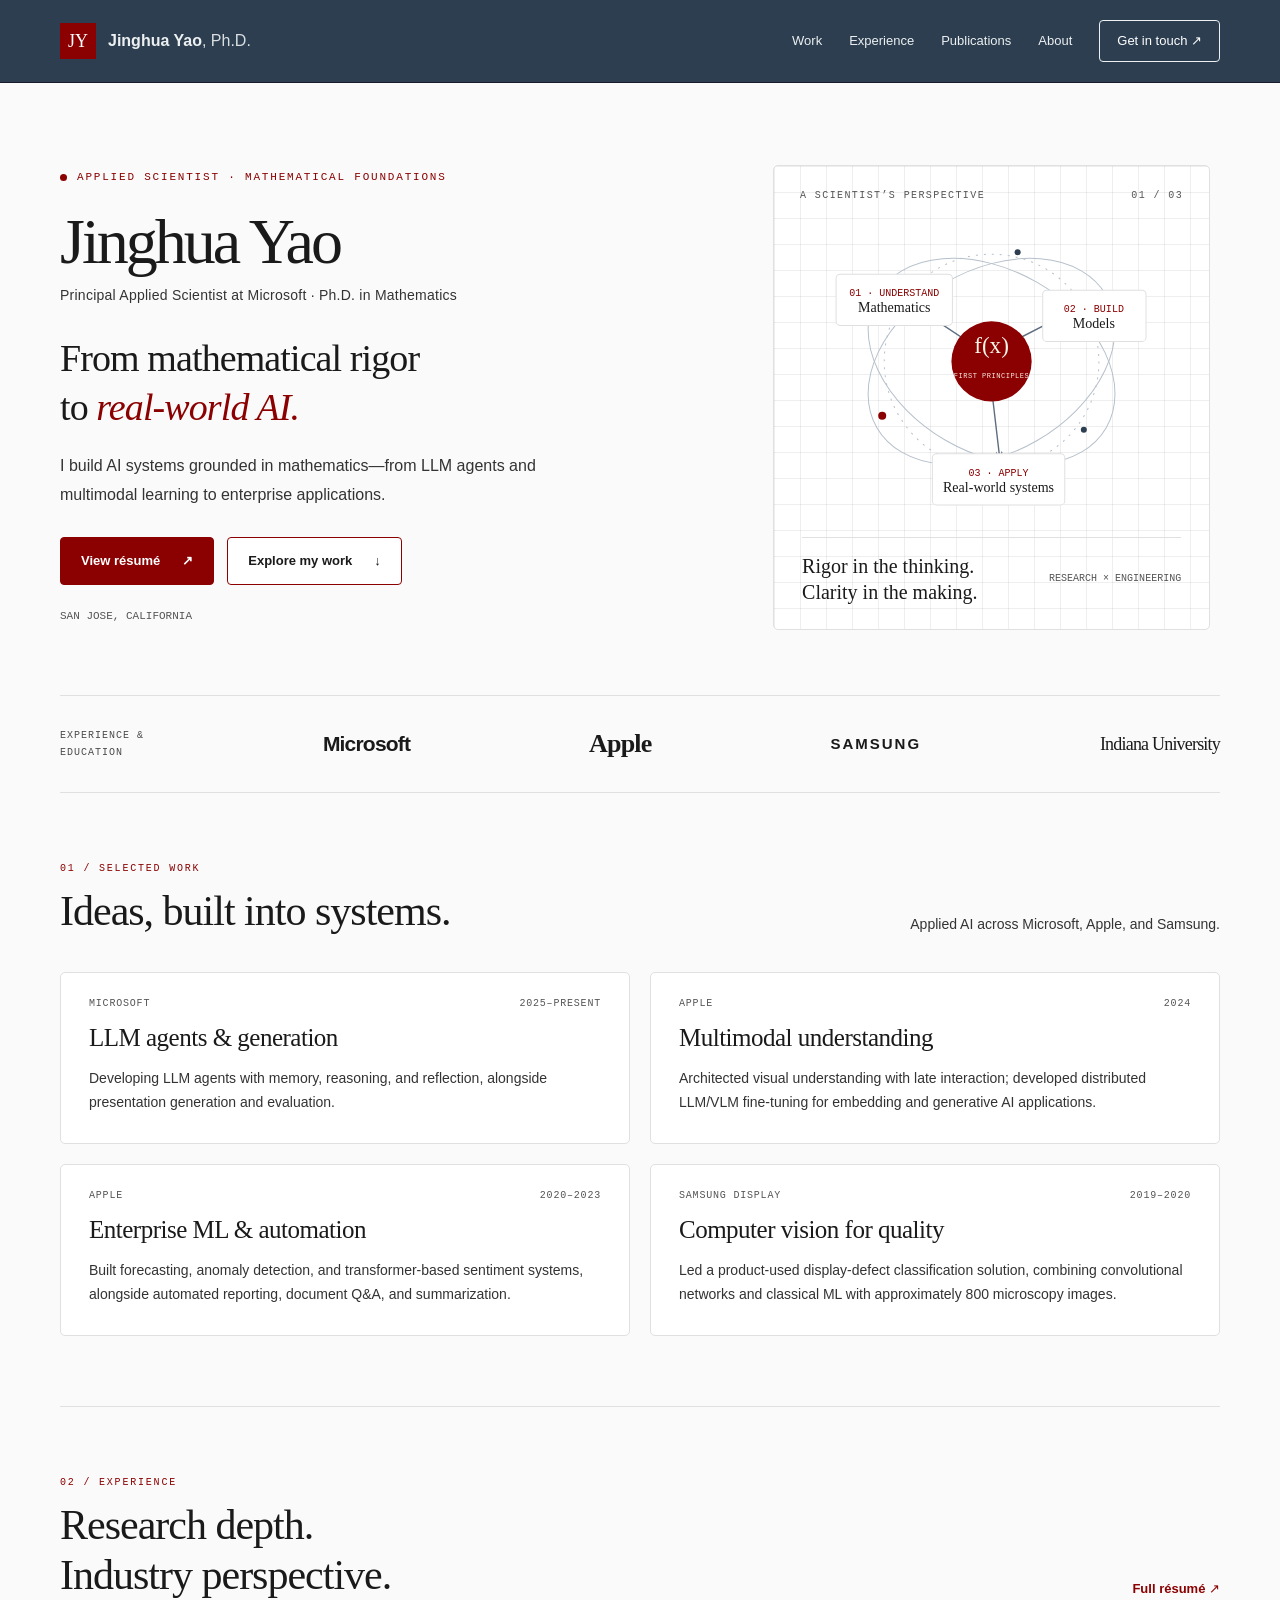
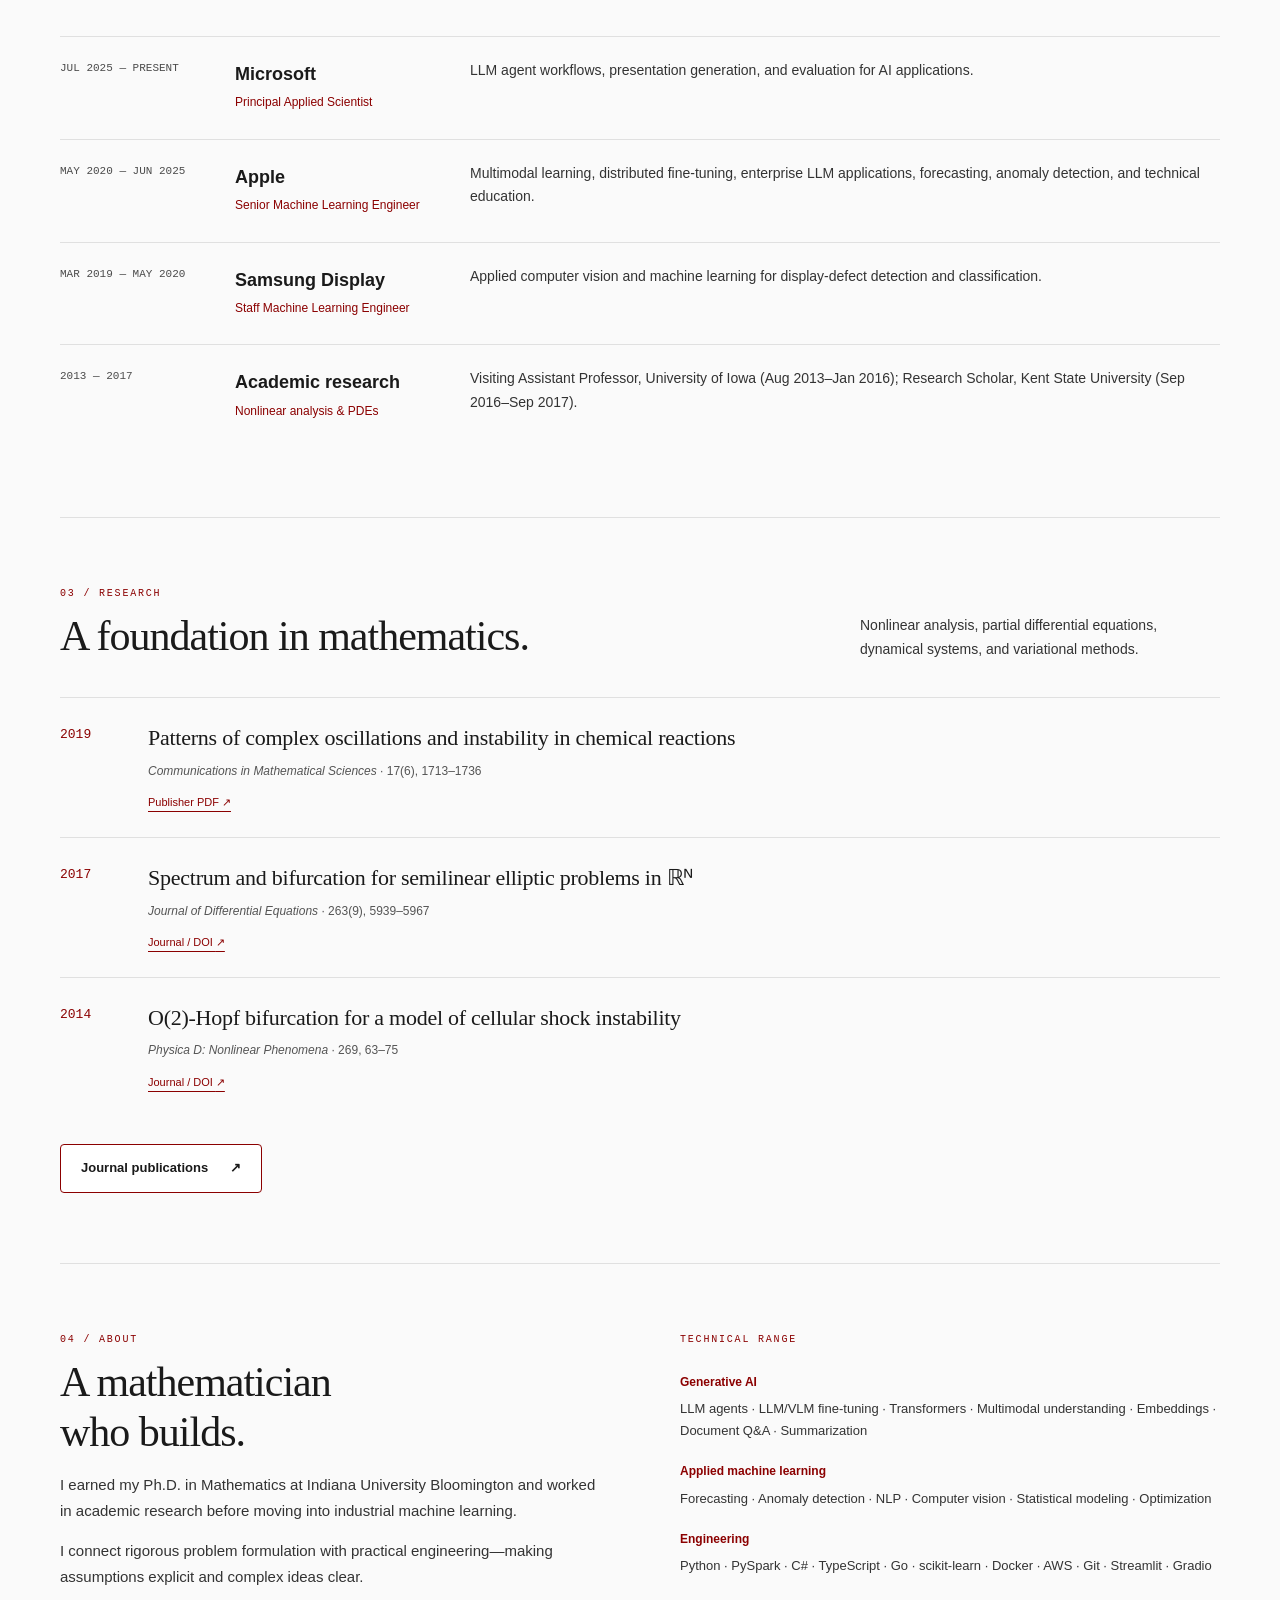
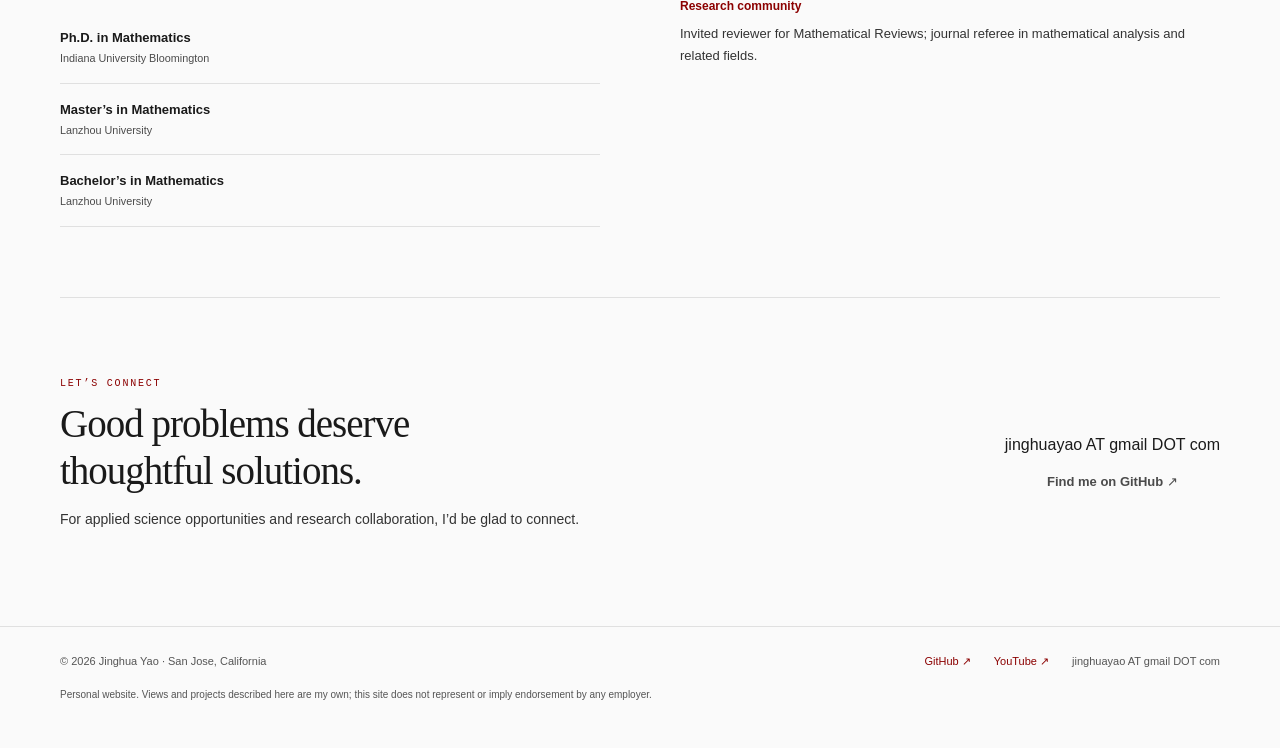
==== commit 2e195844: "Remove graduation years from About education" ====
--- a/index.html
+++ b/index.html
@@ -8,5 +8,5 @@
 <section class="section" id="experience" aria-labelledby="experience-title"><div class="section-heading"><div><div class="kicker">02 / Experience</div><h2 id="experience-title">Research depth.<br>Industry perspective.</h2></div><a class="text-link" href="resume.html">Full résumé <span aria-hidden="true">↗</span></a></div><div class="timeline"><div class="timeline-date">JUL 2025 — PRESENT</div><div class="timeline-body"><div><h3>Microsoft</h3><p class="role">Principal Applied Scientist</p></div><p>LLM agent workflows, presentation generation, and evaluation for AI applications.</p></div><div class="timeline-date">MAY 2020 — JUN 2025</div><div class="timeline-body"><div><h3>Apple</h3><p class="role">Senior Machine Learning Engineer</p></div><p>Multimodal learning, distributed fine-tuning, enterprise LLM applications, forecasting, anomaly detection, and technical education.</p></div><div class="timeline-date">MAR 2019 — MAY 2020</div><div class="timeline-body"><div><h3>Samsung Display</h3><p class="role">Staff Machine Learning Engineer</p></div><p>Applied computer vision and machine learning for display-defect detection and classification.</p></div><div class="timeline-date">2013 — 2017</div><div class="timeline-body"><div><h3>Academic research</h3><p class="role">Nonlinear analysis &amp; PDEs</p></div><p>Visiting Assistant Professor, University of Iowa (Aug 2013–Jan 2016); Research Scholar, Kent State University (Sep 2016–Sep 2017).</p></div></div>
 </section>
 <section class="section" id="research" aria-labelledby="research-title"><div class="section-heading"><div><div class="kicker">03 / Research</div><h2 id="research-title">A foundation in mathematics.</h2></div><p>Nonlinear analysis, partial differential equations, dynamical systems, and variational methods.</p></div><div class="publication-list"><article class="pub" id="chemical-reactions" data-year="2019" data-category="Dynamics &amp; bifurcation"><div class="pub-year">2019</div><div><h3><a href="https://intlpress.com/site/pub/files/_fulltext/journals/cms/2019/0017/0006/CMS-2019-0017-0006-a010.pdf" target="_blank" rel="noopener noreferrer">Patterns of complex oscillations and instability in chemical reactions</a></h3><p class="venue"><em>Communications in Mathematical Sciences</em> · 17(6), 1713–1736</p><div class="pub-links"><a href="https://intlpress.com/site/pub/files/_fulltext/journals/cms/2019/0017/0006/CMS-2019-0017-0006-a010.pdf" target="_blank" rel="noopener noreferrer">Publisher PDF <span aria-hidden="true">↗</span></a></div></div></article><article class="pub" id="spectrum-bifurcation" data-year="2017" data-category="Variational methods &amp; PDEs"><div class="pub-year">2017</div><div><h3><a href="https://doi.org/10.1016/j.jde.2017.07.004" target="_blank" rel="noopener noreferrer">Spectrum and bifurcation for semilinear elliptic problems in ℝᴺ</a></h3><p class="venue"><em>Journal of Differential Equations</em> · 263(9), 5939–5967</p><div class="pub-links"><a href="https://doi.org/10.1016/j.jde.2017.07.004" target="_blank" rel="noopener noreferrer">Journal / DOI <span aria-hidden="true">↗</span></a></div></div></article><article class="pub" id="cellular-shock" data-year="2014" data-category="Dynamics &amp; bifurcation"><div class="pub-year">2014</div><div><h3><a href="https://doi.org/10.1016/j.physd.2013.11.005" target="_blank" rel="noopener noreferrer">O(2)-Hopf bifurcation for a model of cellular shock instability</a></h3><p class="venue"><em>Physica D: Nonlinear Phenomena</em> · 269, 63–75</p><div class="pub-links"><a href="https://doi.org/10.1016/j.physd.2013.11.005" target="_blank" rel="noopener noreferrer">Journal / DOI <span aria-hidden="true">↗</span></a></div></div></article></div><div class="actions"><a class="button secondary" href="publications.html">Journal publications <span aria-hidden="true">↗</span></a></div></section>
-<section class="section about" id="about" aria-labelledby="about-title"><div><div class="kicker">04 / About</div><h2 id="about-title">A mathematician<br>who builds.</h2><p>I earned my Ph.D. in Mathematics at Indiana University Bloomington and worked in academic research before moving into industrial machine learning.</p><p>I connect rigorous problem formulation with practical engineering—making assumptions explicit and complex ideas clear.</p><div class="education"><div><span><strong>Ph.D. in Mathematics</strong><small>Indiana University Bloomington</small></span><span class="year">2013</span></div><div><span><strong>Master’s in Mathematics</strong><small>Lanzhou University</small></span><span class="year">2008</span></div><div><span><strong>Bachelor’s in Mathematics</strong><small>Lanzhou University</small></span><span class="year">2005</span></div></div></div><div><div class="kicker">Technical range</div><div class="skills"><h3>Generative AI</h3><p>LLM agents · LLM/VLM fine-tuning · Transformers · Multimodal understanding · Embeddings · Document Q&amp;A · Summarization</p><h3>Applied machine learning</h3><p>Forecasting · Anomaly detection · NLP · Computer vision · Statistical modeling · Optimization</p><h3>Engineering</h3><p>Python · PySpark · C# · TypeScript · Go · scikit-learn · Docker · AWS · Git · Streamlit · Gradio</p><h3>Research community</h3><p>Invited reviewer for Mathematical Reviews; journal referee in mathematical analysis and related fields.</p></div></div></section>
+<section class="section about" id="about" aria-labelledby="about-title"><div><div class="kicker">04 / About</div><h2 id="about-title">A mathematician<br>who builds.</h2><p>I earned my Ph.D. in Mathematics at Indiana University Bloomington and worked in academic research before moving into industrial machine learning.</p><p>I connect rigorous problem formulation with practical engineering—making assumptions explicit and complex ideas clear.</p><div class="education"><div><span><strong>Ph.D. in Mathematics</strong><small>Indiana University Bloomington</small></span></div><div><span><strong>Master’s in Mathematics</strong><small>Lanzhou University</small></span></div><div><span><strong>Bachelor’s in Mathematics</strong><small>Lanzhou University</small></span></div></div></div><div><div class="kicker">Technical range</div><div class="skills"><h3>Generative AI</h3><p>LLM agents · LLM/VLM fine-tuning · Transformers · Multimodal understanding · Embeddings · Document Q&amp;A · Summarization</p><h3>Applied machine learning</h3><p>Forecasting · Anomaly detection · NLP · Computer vision · Statistical modeling · Optimization</p><h3>Engineering</h3><p>Python · PySpark · C# · TypeScript · Go · scikit-learn · Docker · AWS · Git · Streamlit · Gradio</p><h3>Research community</h3><p>Invited reviewer for Mathematical Reviews; journal referee in mathematical analysis and related fields.</p></div></div></section>
 <section class="contact" id="contact" aria-labelledby="contact-title"><div><div class="kicker">Let’s connect</div><h2 id="contact-title">Good problems deserve<br>thoughtful solutions.</h2><p>For applied science opportunities and research collaboration, I’d be glad to connect.</p></div><div class="actions"><span class="email-address">jinghuayao AT gmail DOT com</span><a class="text-link" href="https://github.com/jinghuayao">Find me on GitHub ↗</a></div></section></div></main><footer><div class="wrap"><div class="footer-row"><span>© 2026 Jinghua Yao · San Jose, California</span><div class="footer-links"><a href="https://github.com/jinghuayao">GitHub ↗</a><a href="https://www.youtube.com/@codeyao9796">YouTube ↗</a><span>jinghuayao AT gmail DOT com</span></div></div><p class="footer-note">Personal website. Views and projects described here are my own; this site does not represent or imply endorsement by any employer.</p></div></footer></body></html>
